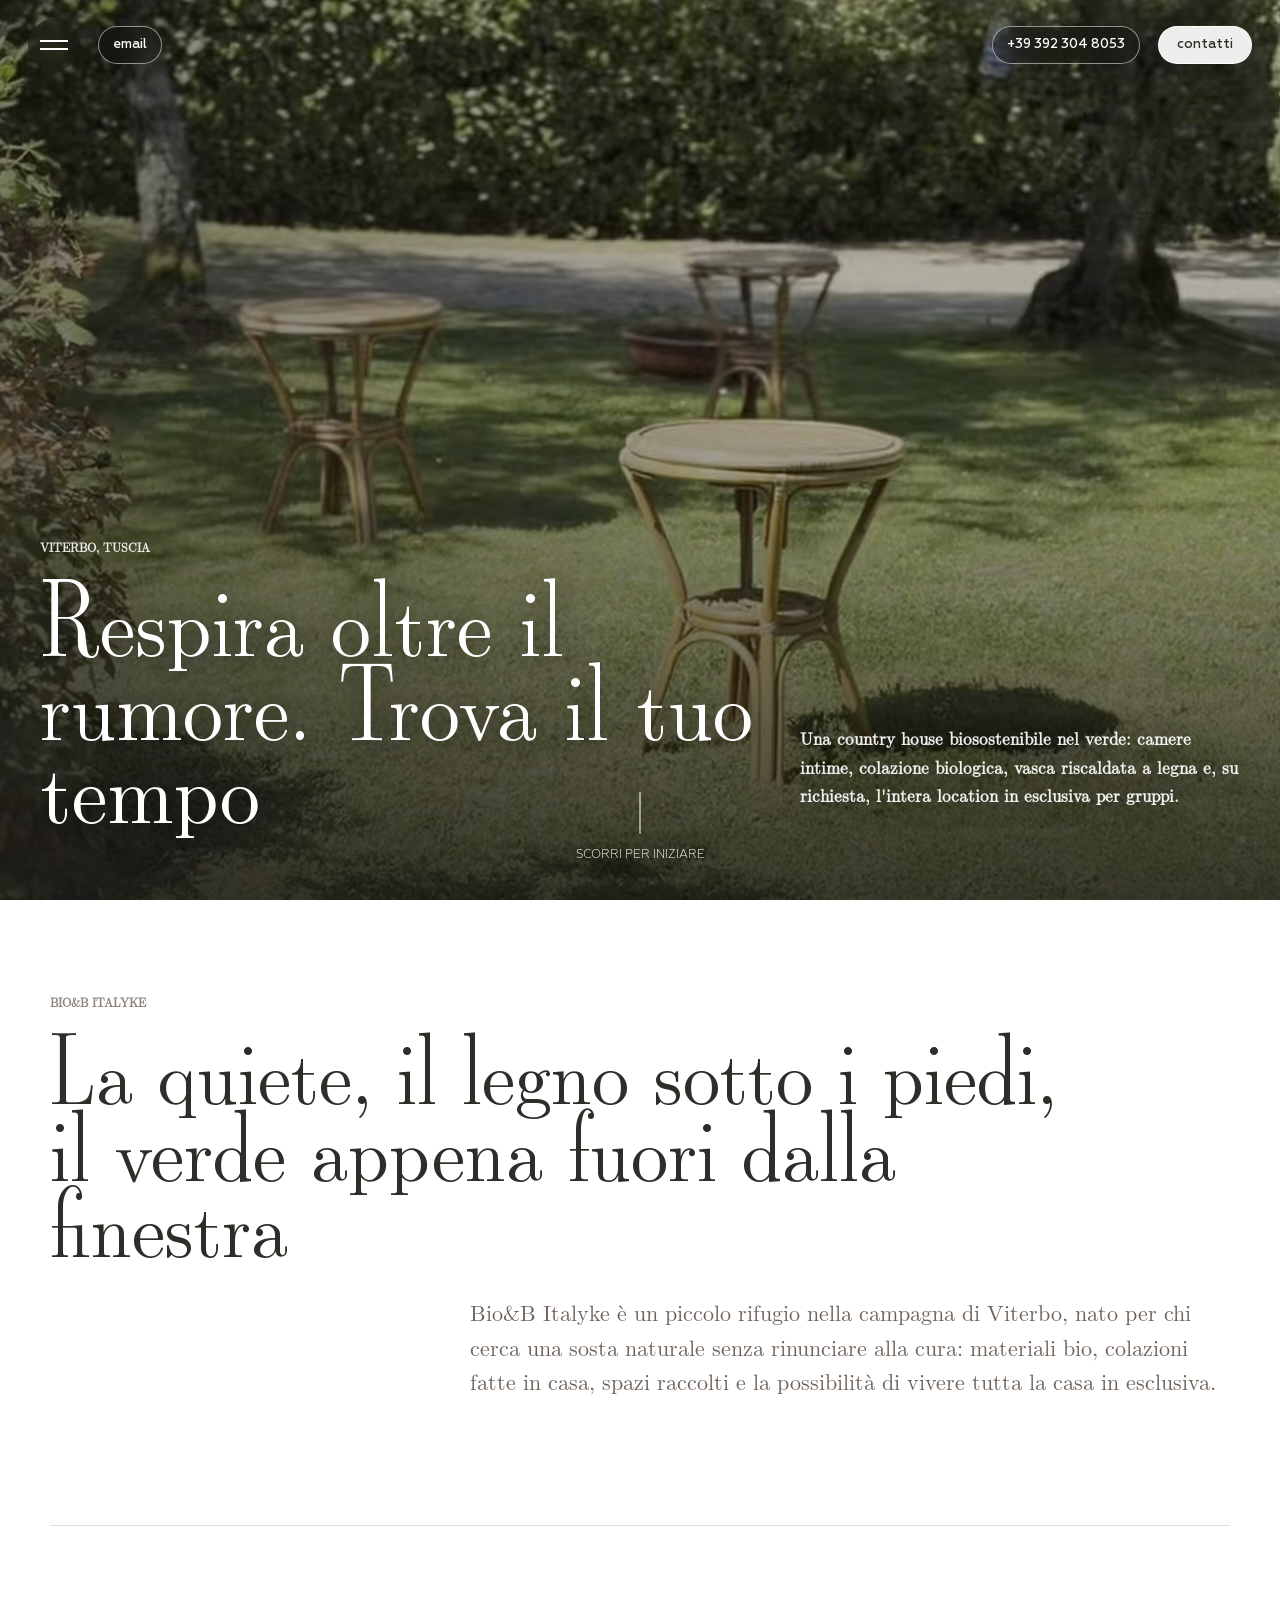
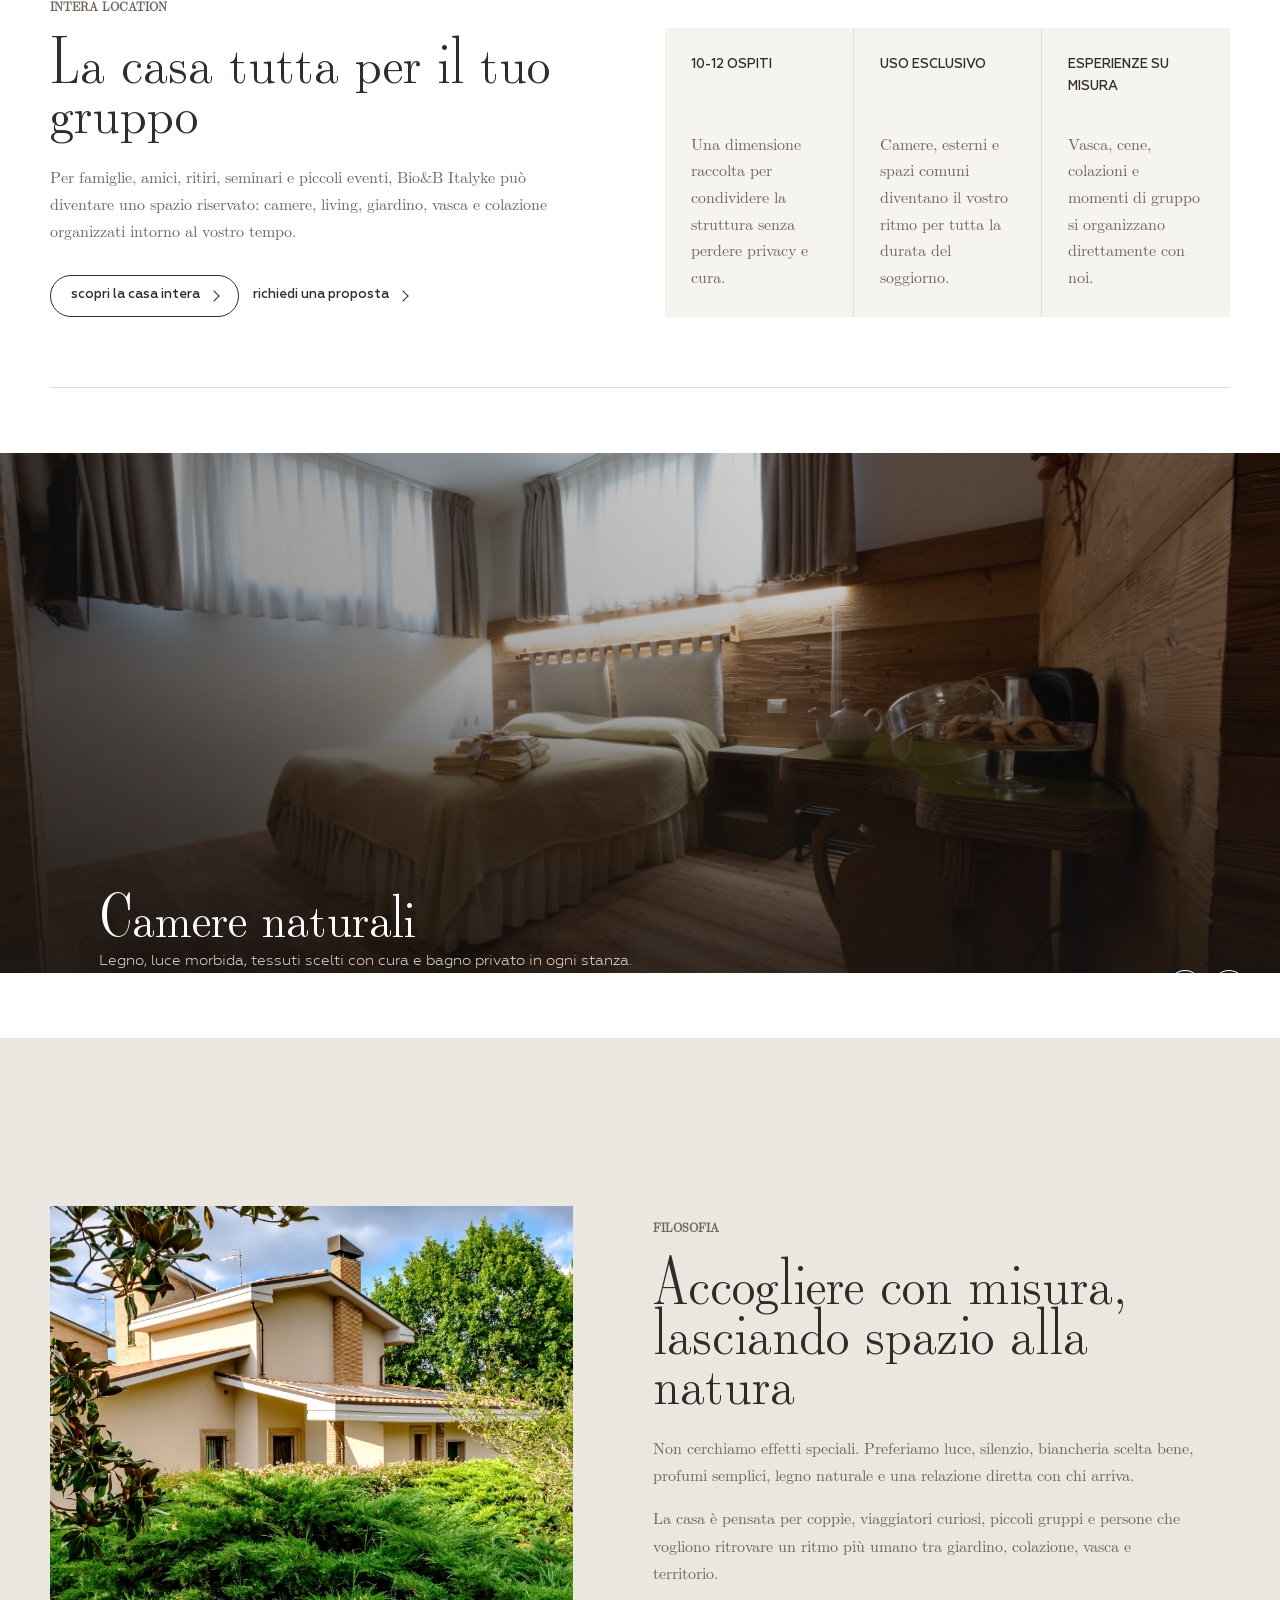
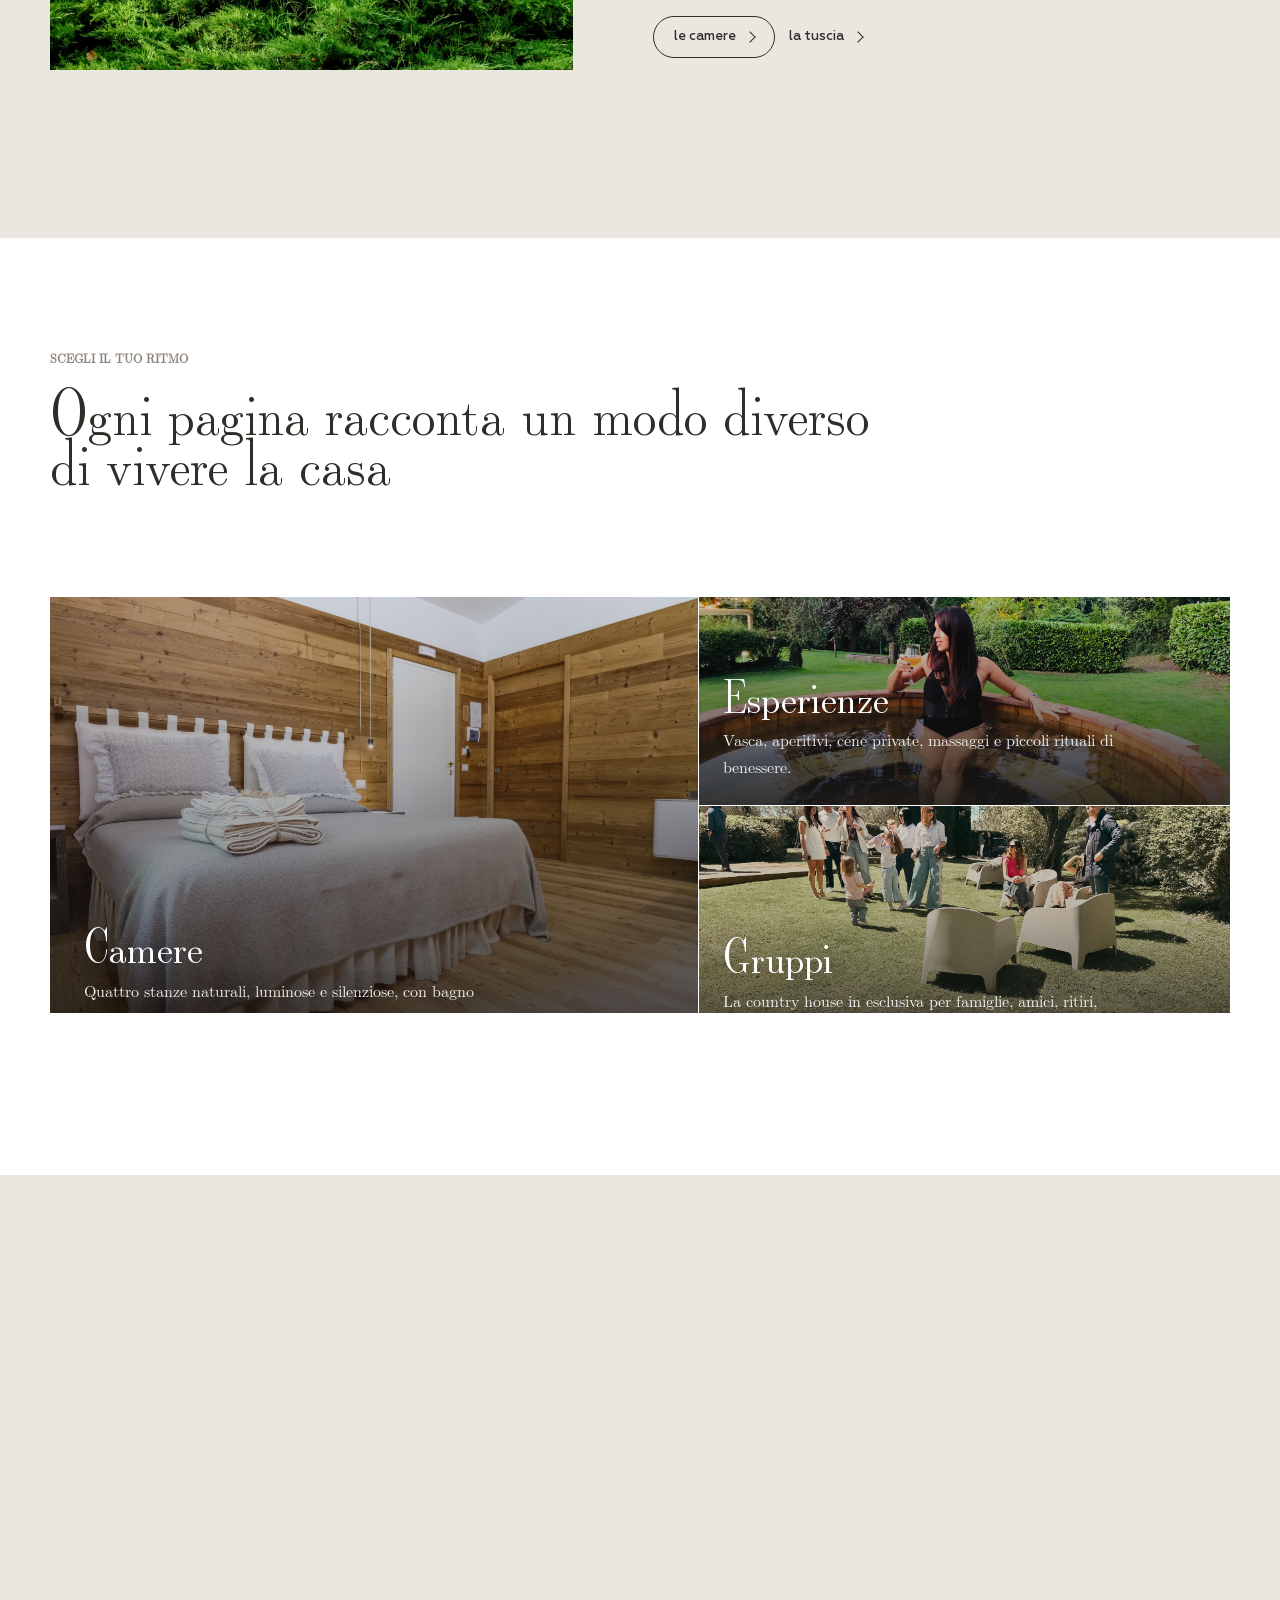
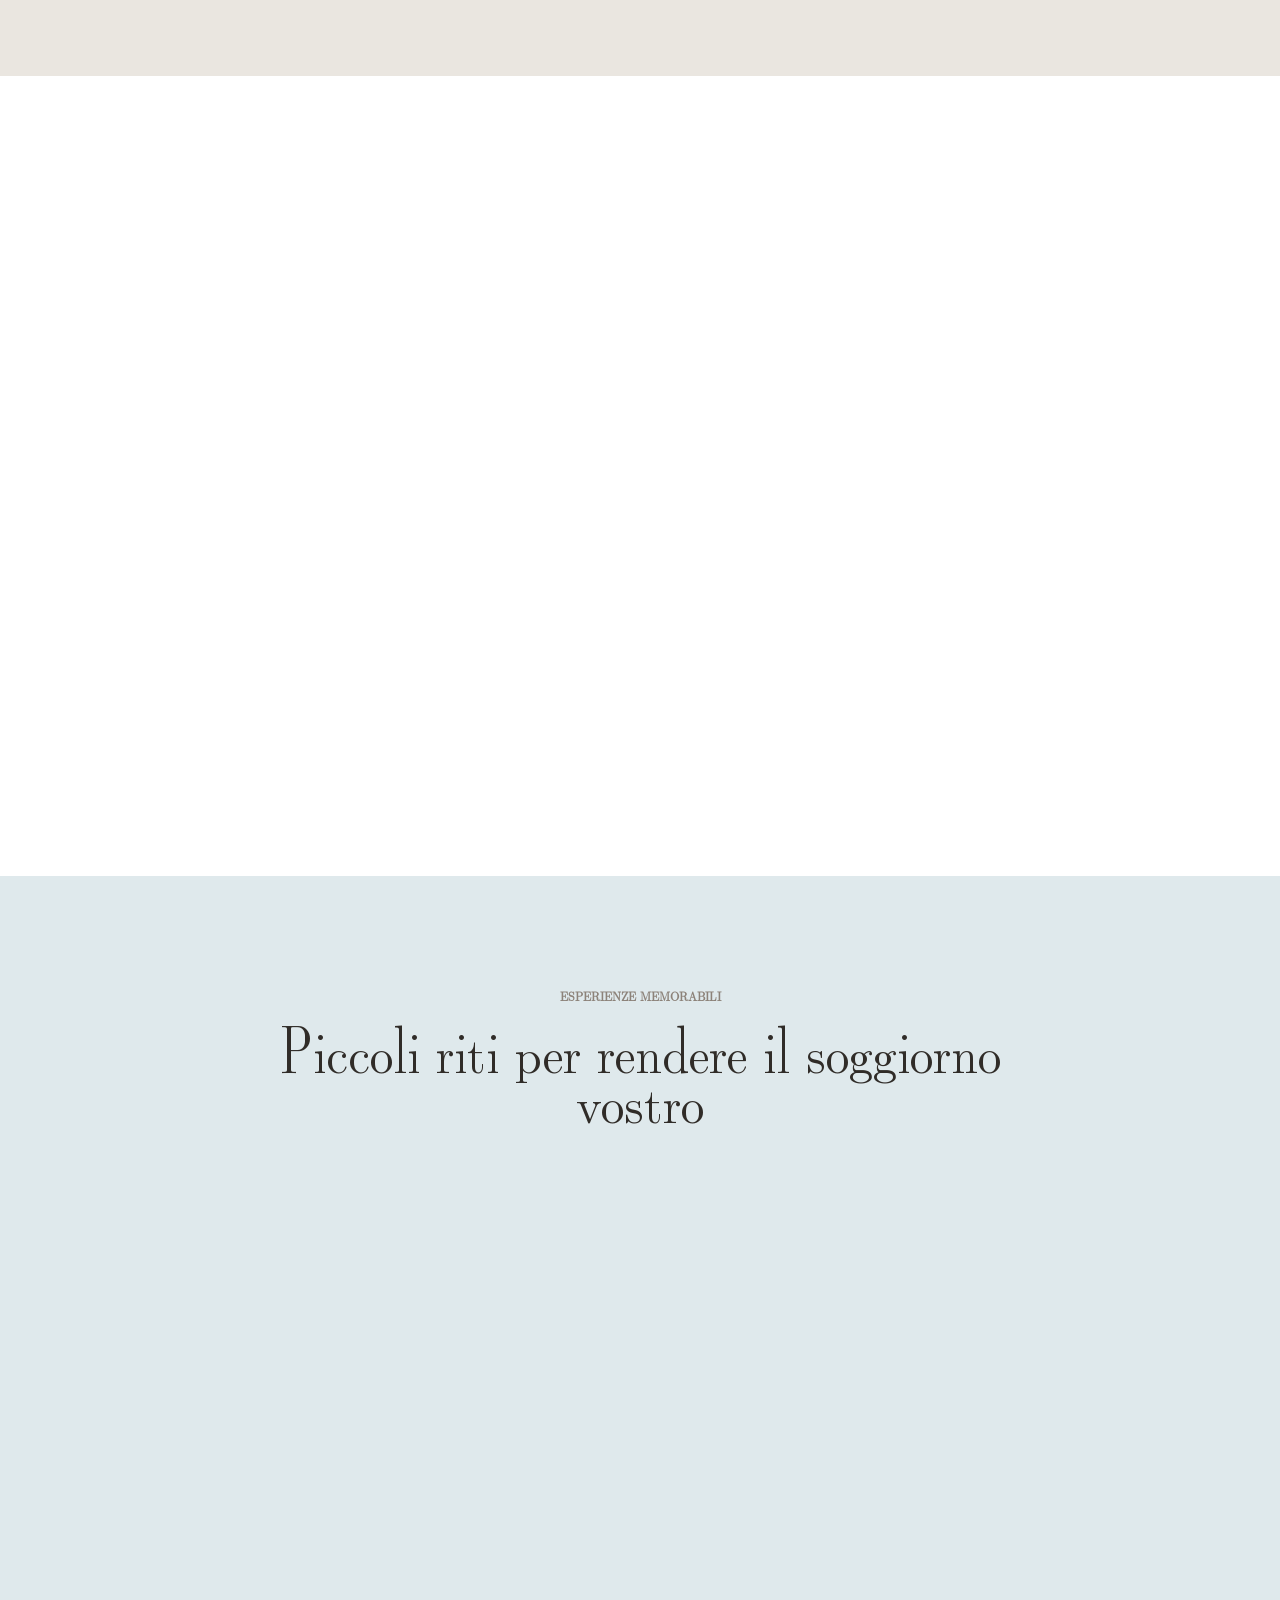
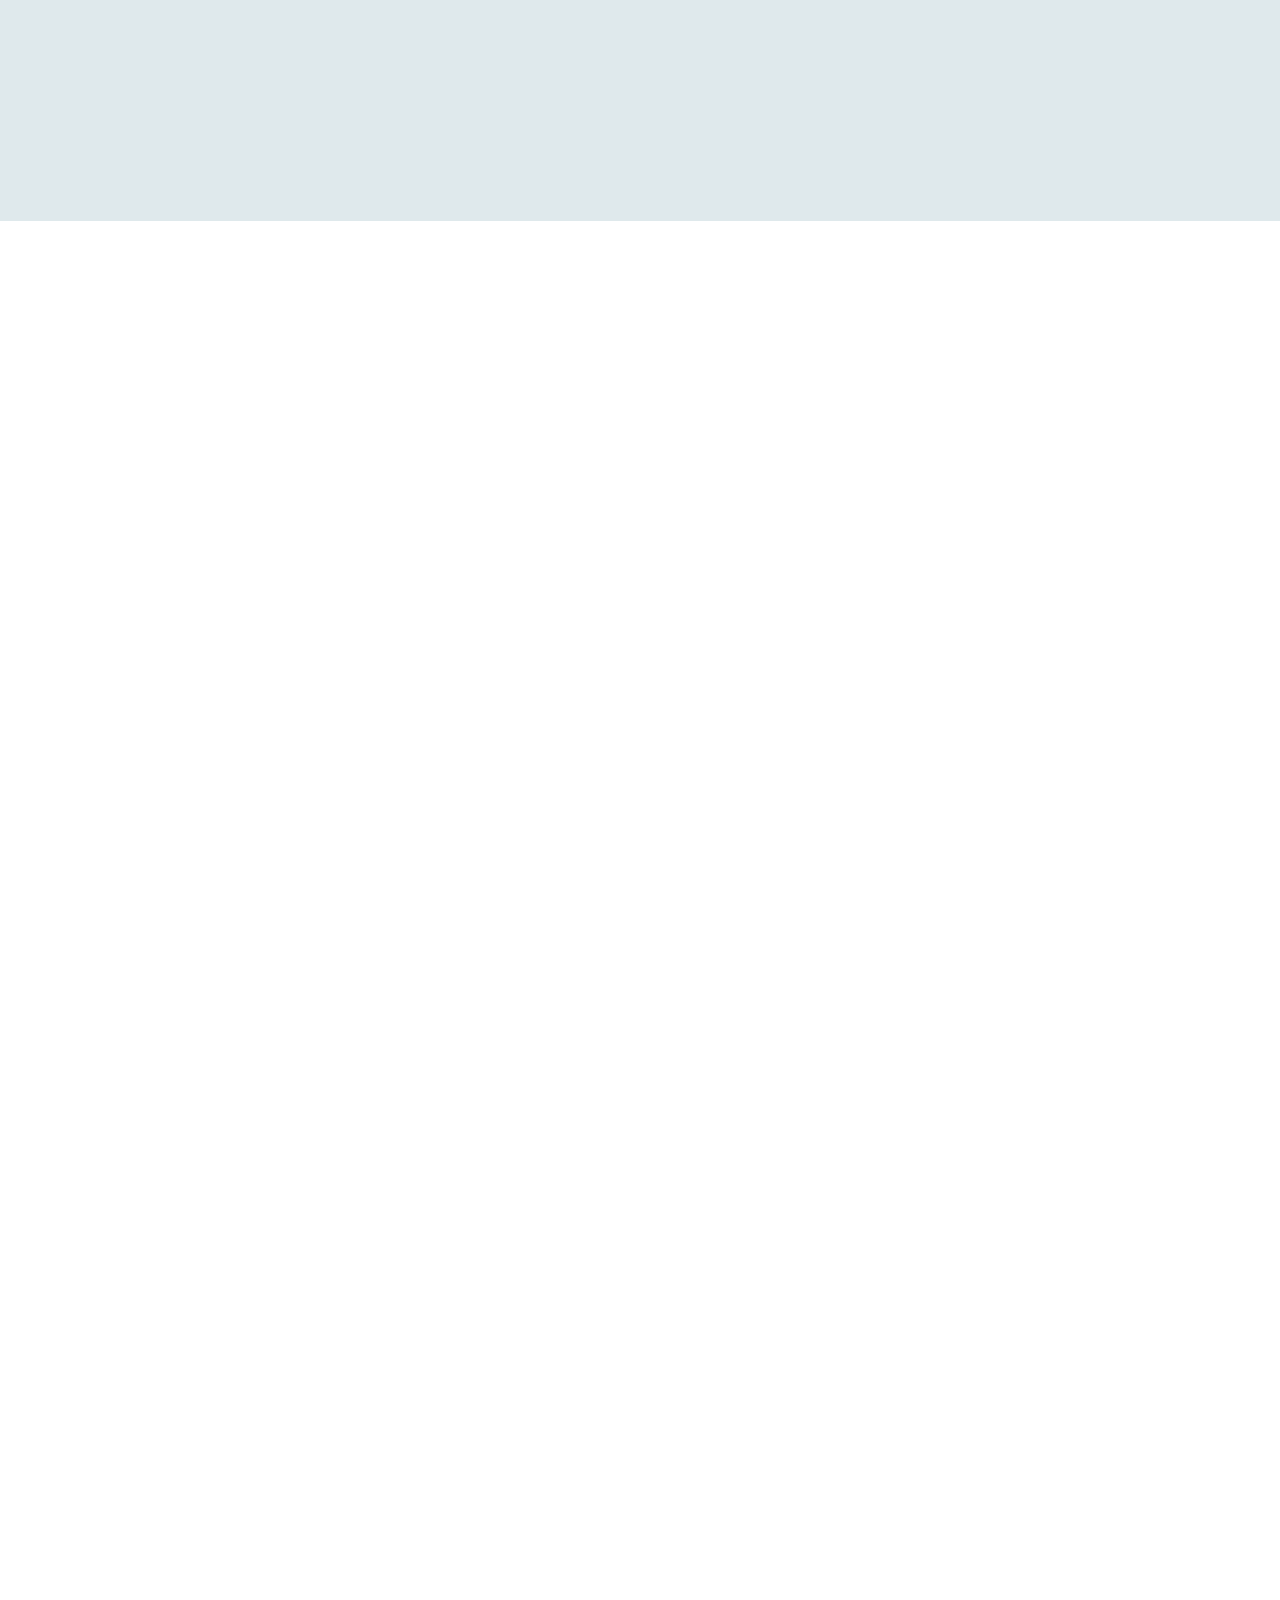
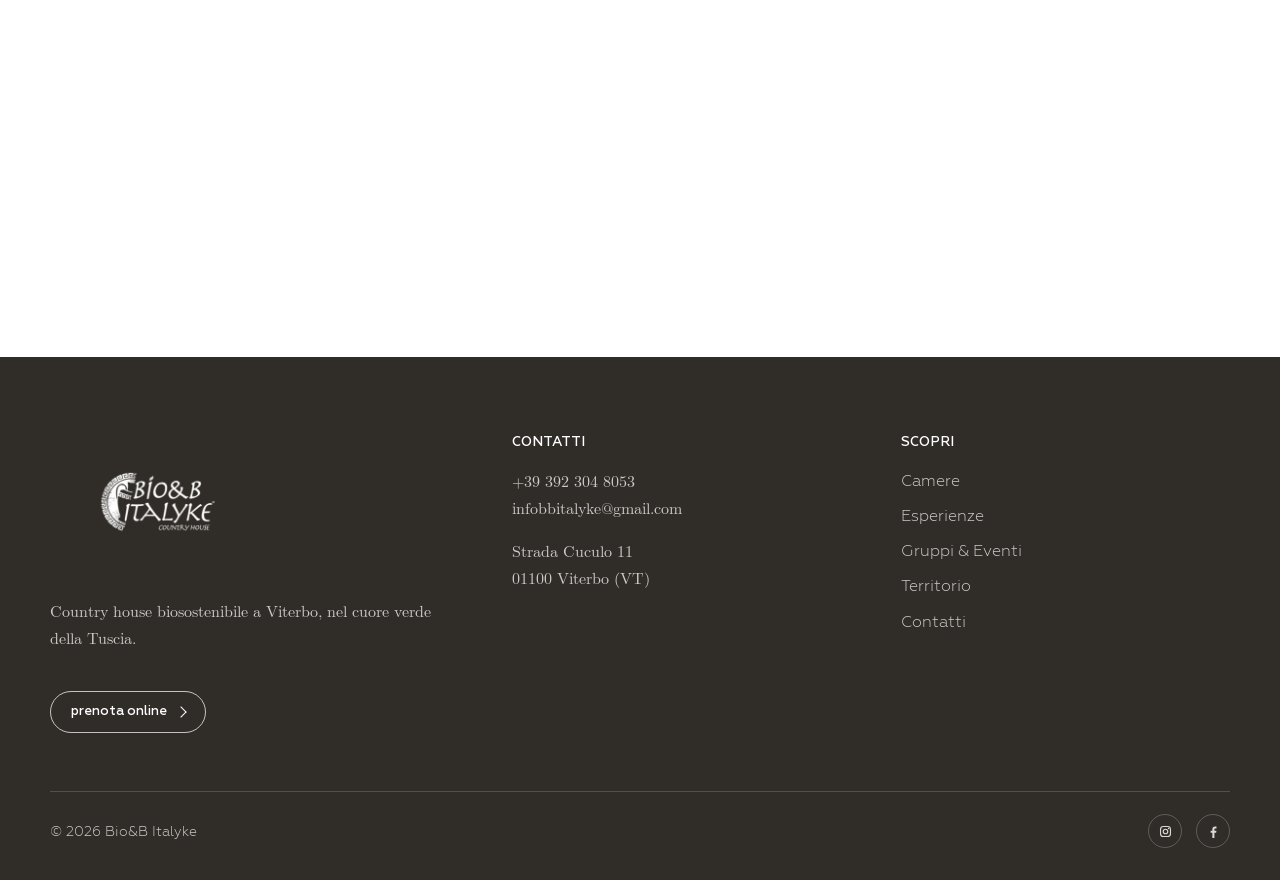
==== index.html @ 39a7c6e6 "Pubblica sito Bio&B Italyke" ====
<!doctype html>
<html lang="it">
  <head>
    <meta charset="utf-8">
    <meta name="viewport" content="width=device-width, initial-scale=1">
    <title>Bio&amp;B Italyke | Country house bio nella Tuscia</title>
    <meta name="description" content="Bio&amp;B Italyke è una country house biosostenibile a Viterbo: camere naturali, colazione bio, prenotazione diretta ed esperienze nella Tuscia.">
    <meta property="og:title" content="Bio&amp;B Italyke | Country house bio nella Tuscia">
    <meta property="og:description" content="Un rifugio naturale a Viterbo, tra camere in legno, colazione biologica, giardino e contatto diretto.">
    <meta property="og:type" content="website">
    <meta property="og:image" content="assets/img/sito-pubblicato/Immagini def/Homepage1.jpg">
    <link rel="icon" href="assets/img/logo.png" type="image/png">
    <link rel="stylesheet" href="assets/css/styles.css">
    <script src="assets/js/main.js" defer></script>
  </head>
  <body>
    <a class="skip-link" href="#main">Salta al contenuto</a>

    <header class="site-header" data-site-header>
      <div class="header-left">
        <button class="menu-toggle" type="button" aria-expanded="false" aria-controls="site-menu" data-menu-toggle>
          <span class="menu-toggle__lines" aria-hidden="true"><span></span><span></span></span>
          <span class="sr-only">Apri menu</span>
        </button>
        <a class="header-link" href="mailto:infobbitalyke@gmail.com">email</a>
      </div>
      <div class="header-right">
        <a class="header-link" href="tel:+393923048053">+39 392 304 8053</a>
        <a class="header-pill" href="contatti.html">contatti</a>
      </div>
    </header>

    <aside class="site-menu" id="site-menu" data-site-menu aria-hidden="true">
      <div class="site-menu__backdrop"></div>
      <div class="site-menu__inner">
        <div class="site-menu__side">
          <div>
            <a class="site-menu__logo" href="index.html" aria-label="Bio&amp;B Italyke home"><img src="assets/img/logo.png" alt="Bio&amp;B Italyke"></a>
            <p>Viterbo, Tuscia<br>ospitalità naturale, colazione bio, silenzio.</p>
          </div>
          <div class="site-menu__small"><a href="https://www.instagram.com/bbitalyke/?hl=it" target="_blank" rel="noopener" aria-label="Instagram"><svg aria-hidden="true" viewBox="0 0 24 24"><rect x="5" y="5" width="14" height="14" rx="4" fill="none" stroke="currentColor" stroke-width="1.6"></rect><circle cx="12" cy="12" r="3.2" fill="none" stroke="currentColor" stroke-width="1.6"></circle><circle cx="16.4" cy="7.7" r="1" fill="currentColor"></circle></svg></a><a href="https://www.facebook.com/Bio-B-Italyke-751868454906189/" target="_blank" rel="noopener" aria-label="Facebook"><svg aria-hidden="true" viewBox="0 0 24 24"><path fill="currentColor" d="M13.3 21v-7.3h2.45l.38-2.86H13.3V9.02c0-.82.23-1.38 1.41-1.38h1.5V5.08c-.26-.04-1.15-.12-2.18-.12-2.16 0-3.64 1.32-3.64 3.74v2.14H7.95v2.86h2.44V21h2.91Z"></path></svg></a><a href="https://wa.me/393923048053" target="_blank" rel="noopener" aria-label="WhatsApp"><svg aria-hidden="true" viewBox="0 0 24 24"><path fill="currentColor" d="M19.1 4.9A9.9 9.9 0 0 0 3.6 16.8L2.5 21.5l4.8-1.1a9.8 9.8 0 0 0 4.7 1.2h.1A9.9 9.9 0 0 0 19.1 4.9Zm-7 15a8.1 8.1 0 0 1-4.1-1.1l-.3-.2-2.8.7.7-2.7-.2-.3a8.1 8.1 0 1 1 6.7 3.6Zm4.5-6.1c-.2-.1-1.4-.7-1.6-.8-.2-.1-.4-.1-.6.1-.2.3-.6.8-.8.9-.1.2-.3.2-.5.1-.2-.1-1-.4-1.9-1.2-.7-.6-1.2-1.4-1.3-1.6-.1-.2 0-.4.1-.5l.4-.5c.1-.2.2-.3.3-.5.1-.2 0-.4 0-.5s-.6-1.4-.8-1.9c-.2-.5-.4-.4-.6-.4h-.5c-.2 0-.5.1-.7.3-.2.3-.9.9-.9 2.1s.9 2.5 1 2.7c.1.2 1.7 2.7 4.2 3.7.6.3 1 .4 1.4.5.6.2 1.1.1 1.5.1.5-.1 1.4-.6 1.6-1.1.2-.6.2-1 .2-1.1-.1-.2-.3-.2-.5-.3Z"></path></svg></a></div>
        </div>
        <nav class="site-menu__nav" aria-label="Navigazione principale">
          <a href="index.html"><span class="site-menu__index">01</span><span class="site-menu__title">Home</span><span class="site-menu__hint">inizio</span></a>
          <a href="camere.html"><span class="site-menu__index">02</span><span class="site-menu__title">Camere</span><span class="site-menu__hint">riposo naturale</span></a>
          <a href="esperienze.html"><span class="site-menu__index">03</span><span class="site-menu__title">Esperienze</span><span class="site-menu__hint">vasca e sapori</span></a>
          <a href="gruppi-eventi.html"><span class="site-menu__index">04</span><span class="site-menu__title">Gruppi</span><span class="site-menu__hint">la casa intera</span></a>
          <a href="territorio.html"><span class="site-menu__index">05</span><span class="site-menu__title">Tuscia</span><span class="site-menu__hint">dintorni</span></a>
          <a href="contatti.html"><span class="site-menu__index">06</span><span class="site-menu__title">Contatti</span><span class="site-menu__hint">richiesta diretta</span></a>
        </nav>
      </div>
    </aside>

    <main id="main">
      <section class="hero" aria-label="Bio&amp;B Italyke">
        <div class="hero-video" aria-hidden="true">
          <video class="hero__video" autoplay muted loop playsinline preload="auto" poster="assets/video/italyke-sponsor-hero-poster.jpg">
            <source src="assets/video/italyke-sponsor-mobile.mp4" type="video/mp4" media="(max-width: 760px)">
            <source src="assets/video/italyke-sponsor-hero.mp4" type="video/mp4">
          </video>
        </div>
        <div class="hero__content">
          <div>
            <p class="eyebrow">Viterbo, Tuscia</p>
            <h1 class="hero__title">Respira oltre il rumore. Trova il tuo tempo</h1>
          </div>
          <p class="hero__lead">Una country house biosostenibile nel verde: camere intime, colazione biologica, vasca riscaldata a legna e, su richiesta, l'intera location in esclusiva per gruppi.</p>
        </div>
        <a class="scroll-cue" href="#intro">scorri per iniziare</a>
      </section>

      <section class="statement reveal" id="intro">
        <div class="container">
          <p class="statement__kicker">Bio&amp;B Italyke</p>
          <h2 class="statement__title">La quiete, il legno sotto i piedi, il verde appena fuori dalla finestra</h2>
          <p class="statement__body">Bio&amp;B Italyke è un piccolo rifugio nella campagna di Viterbo, nato per chi cerca una sosta naturale senza rinunciare alla cura: materiali bio, colazioni fatte in casa, spazi raccolti e la possibilità di vivere tutta la casa in esclusiva.</p>
        </div>
      </section>

      <section class="section group-highlight" aria-labelledby="group-highlight-title">
        <div class="container group-highlight__inner reveal">
          <div>
            <p class="eyebrow">Intera location</p>
            <h2 id="group-highlight-title">La casa tutta per il tuo gruppo</h2>
            <p>Per famiglie, amici, ritiri, seminari e piccoli eventi, Bio&amp;B Italyke può diventare uno spazio riservato: camere, living, giardino, vasca e colazione organizzati intorno al vostro tempo.</p>
            <div class="button-row">
              <a class="button" href="gruppi-eventi.html">scopri la casa intera</a>
              <a class="text-button" href="contatti.html">richiedi una proposta</a>
            </div>
          </div>
          <div class="group-highlight__facts" aria-label="Punti chiave per gruppi">
            <article>
              <span>10-12 ospiti</span>
              <p>Una dimensione raccolta per condividere la struttura senza perdere privacy e cura.</p>
            </article>
            <article>
              <span>uso esclusivo</span>
              <p>Camere, esterni e spazi comuni diventano il vostro ritmo per tutta la durata del soggiorno.</p>
            </article>
            <article>
              <span>esperienze su misura</span>
              <p>Vasca, cene, colazioni e momenti di gruppo si organizzano direttamente con noi.</p>
            </article>
          </div>
        </div>
      </section>

      <section class="section section--slider" aria-label="Camere e giardino">
        <div class="media-slider reveal" data-slider data-interval="5600">
          <figure class="media-slide is-active" data-slide>
            <img src="assets/img/sito-pubblicato/Immagini def/Camere 4.jpg" alt="Camera con pavimento e pareti in legno naturale" data-parallax="0.22">
            <figcaption><strong>Camere naturali</strong>Legno, luce morbida, tessuti scelti con cura e bagno privato in ogni stanza.</figcaption>
          </figure>
          <figure class="media-slide" data-slide>
            <img src="assets/img/sito-pubblicato/Immagini def/Homepage1.jpg" alt="Giardino con amaca e vasca del Bio&amp;B Italyke" data-parallax="0.22">
            <figcaption><strong>Giardino e silenzio</strong>Lo spazio esterno diventa parte del soggiorno: verde, amaca, vasca e tempo lento.</figcaption>
          </figure>
          <figure class="media-slide" data-slide>
            <img src="assets/img/sito-pubblicato/Immagini def/Colazione bio 1.jpg" alt="Colazione biologica con torte e prodotti locali" data-parallax="0.22">
            <figcaption><strong>Colazione bio</strong>Torte, biscotti, prodotti locali e preparazioni di stagione per iniziare senza fretta.</figcaption>
          </figure>
          <div class="slider-dots" data-slider-dots aria-label="Seleziona immagine camere e giardino"></div>
          <div class="slider-controls">
            <button type="button" data-slider-prev aria-label="Immagine precedente"></button>
            <button type="button" data-slider-next aria-label="Immagine successiva"></button>
          </div>
        </div>
      </section>

      <section class="section section--mist">
        <div class="container editorial">
          <div class="editorial__media reveal">
            <img src="assets/img/sito-pubblicato/Immagini def/Hompage 8.jpg" alt="Giardino e amaca del Bio&amp;B Italyke">
          </div>
          <div class="editorial__text reveal">
            <p class="eyebrow">Filosofia</p>
            <h2>Accogliere con misura, lasciando spazio alla natura</h2>
            <p>Non cerchiamo effetti speciali. Preferiamo luce, silenzio, biancheria scelta bene, profumi semplici, legno naturale e una relazione diretta con chi arriva.</p>
            <p>La casa è pensata per coppie, viaggiatori curiosi, piccoli gruppi e persone che vogliono ritrovare un ritmo più umano tra giardino, colazione, vasca e territorio.</p>
            <div class="button-row">
              <a class="button" href="camere.html">le camere</a>
              <a class="text-button" href="territorio.html">la Tuscia</a>
            </div>
          </div>
        </div>
      </section>

      <section class="section">
        <div class="container">
          <div class="section-head">
            <p class="eyebrow">Scegli il tuo ritmo</p>
            <h2>Ogni pagina racconta un modo diverso di vivere la casa</h2>
          </div>
          <div class="room-showcase reveal">
            <a class="room-card" href="camere.html">
              <img src="assets/img/sito-pubblicato/Immagini def/Camere 8.jpg" alt="Camera in legno naturale del Bio&amp;B Italyke">
              <span class="room-card__text">
                <h3>Camere</h3>
                <p>Quattro stanze naturali, luminose e silenziose, con bagno privato e colazione biologica.</p>
              </span>
            </a>
            <div class="room-stack">
              <a class="room-card" href="esperienze.html">
                <img src="assets/img/sito-pubblicato/Immagini def/Esperienze 3.jpg" alt="Vasca riscaldata a legna nel giardino di Italyke">
                <span class="room-card__text">
                  <h3>Esperienze</h3>
                  <p>Vasca, aperitivi, cene private, massaggi e piccoli rituali di benessere.</p>
                </span>
              </a>
              <a class="room-card" href="gruppi-eventi.html">
                <img src="assets/img/sito-pubblicato/Immagini def/Gruppi 2.jpg" alt="Sala comune preparata per colazioni e gruppi">
                <span class="room-card__text">
                  <h3>Gruppi</h3>
                  <p>La country house in esclusiva per famiglie, amici, ritiri, seminari e piccoli eventi.</p>
                </span>
              </a>
            </div>
          </div>
        </div>
      </section>

      <section class="section section--mist">
        <div class="container">
          <div class="feature-grid reveal">
            <article class="feature">
              <span class="feature__mark feature__mark--bioedilizia" aria-hidden="true"><svg viewBox="0 0 48 48"><path d="M11 25 24 14l13 11v13H15V25Z"></path><path d="M20 38V27h8v11"></path><path d="M31 16c5 0 8-3 9-7-8 0-11 3-11 8"></path></svg></span>
              <h3>Bioedilizia</h3>
              <p>Materiali naturali, attenzione ai consumi e ambienti pensati per il benessere quotidiano.</p>
            </article>
            <article class="feature">
              <span class="feature__mark feature__mark--kmzero" aria-hidden="true"><svg viewBox="0 0 48 48"><path d="M24 8c6 0 11 5 11 11 0 8-11 21-11 21S13 27 13 19c0-6 5-11 11-11Z"></path><path d="M20 21c5 0 8-3 9-7-8 0-11 3-11 8"></path><path d="M21 26h8"></path></svg></span>
              <h3>Km zero</h3>
              <p>Colazioni e proposte gastronomiche legate ai prodotti della Tuscia e alla stagionalità.</p>
            </article>
            <article class="feature">
              <span class="feature__mark feature__mark--silenzio" aria-hidden="true"><svg viewBox="0 0 48 48"><path d="M18 20h-6v8h6l9 7V13l-9 7Z"></path><path d="m34 17 6 14"></path><path d="m40 17-6 14"></path></svg></span>
              <h3>Silenzio</h3>
              <p>Un contesto verde, raccolto, lontano dalla frenesia ma vicino al centro di Viterbo.</p>
            </article>
            <article class="feature">
              <span class="feature__mark feature__mark--fibre" aria-hidden="true"><svg viewBox="0 0 48 48"><path d="M15 31c10 1 17-5 19-17-12 2-18 8-19 17Z"></path><path d="M16 32c5-6 10-10 17-15"></path><path d="M13 36h22"></path><path d="M16 40h16"></path></svg></span>
              <h3>Fibre naturali</h3>
              <p>Tessuti, biancheria e dettagli scelti per una sensazione semplice e pulita.</p>
            </article>
          </div>
        </div>
      </section>

      <section class="section">
        <div class="container editorial editorial--reverse">
          <div class="editorial__media reveal">
            <img src="assets/img/sito-pubblicato/Immagini def/Camere 5.jpg" alt="Camera matrimoniale luminosa del Bio&amp;B Italyke">
          </div>
          <div class="editorial__text reveal">
            <p class="eyebrow">Il riposo</p>
            <h2>Stanze essenziali, colazione lenta, prenotazione diretta</h2>
            <p>Il soggiorno è pensato per essere chiaro fin dal primo passaggio: puoi controllare disponibilità e tariffe direttamente dal sito, scegliendo date e ospiti in tempo reale. Per servizi speciali, vasca o gruppi, restiamo sempre disponibili con una proposta su misura.</p>
            <div class="button-row">
              <a class="button" href="prenotazione.html">prenota dal sito</a>
              <a class="text-button" href="camere.html#colazione">colazione bio</a>
            </div>
          </div>
        </div>
      </section>

      <section class="section section--sky">
        <div class="container">
          <div class="section-head section-head--center">
            <p class="eyebrow">Esperienze memorabili</p>
            <h2>Piccoli riti per rendere il soggiorno vostro</h2>
          </div>
          <div class="experience-grid">
            <article class="experience-card reveal">
              <img src="assets/img/sito-pubblicato/Immagini def/Esperienze 2.jpg" alt="Vasca esterna riscaldata a legna">
              <div class="experience-card__text">
                <h3>Aperitivo a bordo vasca</h3>
                <p>Prodotti locali, vino bio e acqua calda a legna nel giardino della casa.</p>
              </div>
            </article>
            <article class="experience-card reveal">
              <img src="assets/img/sito-pubblicato/Immagini def/Riti soggiorno.jpg" alt="Rito di benessere e natura durante il soggiorno">
              <div class="experience-card__text">
                <h3>Benessere su richiesta</h3>
                <p>Massaggi, yoga e tempi lenti da comporre secondo disponibilità e stagione.</p>
              </div>
            </article>
            <article class="experience-card reveal">
              <img src="assets/img/sito-pubblicato/Immagini def/Tuscia 2.jpg" alt="Panorama sulla Tuscia da un sentiero">
              <div class="experience-card__text">
                <h3>Tuscia a raggiera</h3>
                <p>Terme, Viterbo medievale, laghi vulcanici, borghi, boschi e cammini.</p>
              </div>
            </article>
          </div>
        </div>
      </section>

      <section class="cta">
        <img src="assets/img/sito-pubblicato/Immagini def/Hompage 7.jpg" alt="">
        <div class="container">
          <div class="cta__inner reveal">
            <p class="eyebrow">Contatto diretto</p>
            <h2>Raccontaci che soggiorno immagini</h2>
            <p>Date, numero di ospiti e camere: ora puoi prenotare direttamente dal sito, con disponibilità e tariffe aggiornate in tempo reale. Per vasca, cena, gruppi o richieste particolari, scrivici e costruiamo insieme il soggiorno.</p>
            <div class="button-row">
              <a class="button button--light" href="prenotazione.html">prenota direttamente</a>
              <a class="text-button button--light" href="contatti.html">modulo contatti</a>
            </div>
          </div>
        </div>
      </section>

      <section class="section instagram-preview" id="instagram" aria-labelledby="instagram-title">
        <div class="container">
          <div class="instagram-head reveal">
            <div>
              <p class="eyebrow">Instagram</p>
              <h2 id="instagram-title">Gli ultimi momenti da @bbitalyke</h2>
              <p>Camere in legno naturale, colazione bio, giardino e vita lenta nella campagna di Viterbo.</p>
            </div>
            <div class="instagram-profile" aria-label="Profilo Instagram Bio&B Italyke">
              <span>464 follower</span>
              <span>55 post</span>
              <a class="button" href="https://www.instagram.com/bbitalyke/?hl=it" target="_blank" rel="noopener">apri Instagram</a>
            </div>
          </div>

          <div class="instagram-grid reveal">
            <a class="instagram-post instagram-post--wide" href="https://www.instagram.com/p/DXM68sSgusb/" target="_blank" rel="noopener" aria-label="Apri su Instagram il post del 16 aprile 2026">
              <img src="assets/img/instagram/post-01-DXM68sSgusb.jpg" alt="Anteprima Instagram del seminario residenziale al Bio&amp;B Italyke" loading="lazy" decoding="async">
              <span class="instagram-post__meta"><span>16 aprile 2026</span><span>reel</span></span>
            </a>
            <a class="instagram-post" href="https://www.instagram.com/p/DWtKXPdispf/" target="_blank" rel="noopener" aria-label="Apri su Instagram il post del 4 aprile 2026">
              <img src="assets/img/instagram/post-02-DWtKXPdispf.jpg" alt="Anteprima Instagram del seminario di recitazione e canto" loading="lazy" decoding="async">
              <span class="instagram-post__meta"><span>4 aprile 2026</span><span>reel</span></span>
            </a>
            <a class="instagram-post" href="https://www.instagram.com/p/DWcGg_YjJZW/" target="_blank" rel="noopener" aria-label="Apri su Instagram il post del 28 marzo 2026">
              <img src="assets/img/instagram/post-03-DWcGg_YjJZW.jpg" alt="Anteprima Instagram con momenti di gioco al Bio&amp;B Italyke" loading="lazy" decoding="async">
              <span class="instagram-post__meta"><span>28 marzo 2026</span><span>reel</span></span>
            </a>
            <a class="instagram-post" href="https://www.instagram.com/p/DWRenYKAvoH/" target="_blank" rel="noopener" aria-label="Apri su Instagram il post del 24 marzo 2026">
              <img src="assets/img/instagram/post-04-DWRenYKAvoH.jpg" alt="Anteprima Instagram dedicata al riposo nelle camere Italyke" loading="lazy" decoding="async">
              <span class="instagram-post__meta"><span>24 marzo 2026</span><span>reel</span></span>
            </a>
            <a class="instagram-post" href="https://www.instagram.com/p/DWExaccgg-d/" target="_blank" rel="noopener" aria-label="Apri su Instagram il post del 19 marzo 2026">
              <img src="assets/img/instagram/post-05-DWExaccgg-d.jpg" alt="Anteprima Instagram delle attività di gruppo al Bio&amp;B Italyke" loading="lazy" decoding="async">
              <span class="instagram-post__meta"><span>19 marzo 2026</span><span>reel</span></span>
            </a>
            <a class="instagram-post" href="https://www.instagram.com/p/DV_oFnlgg39/" target="_blank" rel="noopener" aria-label="Apri su Instagram il post del 17 marzo 2026">
              <img src="assets/img/instagram/post-06-DV_oFnlgg39.jpg" alt="Anteprima Instagram con scorcio emozionale del Bio&amp;B Italyke" loading="lazy" decoding="async">
              <span class="instagram-post__meta"><span>17 marzo 2026</span><span>reel</span></span>
            </a>
          </div>
        </div>
      </section>
    </main>

    <footer class="site-footer" id="footer">
      <div class="container footer-grid">
        <div>
          <a class="footer-brand" href="index.html"><img src="assets/img/logo.png" alt="Bio&amp;B Italyke"></a>
          <p>Country house biosostenibile a Viterbo, nel cuore verde della Tuscia.</p>
          <a class="button button--light footer-booking" href="prenotazione.html">prenota online</a>
        </div>
        <div>
          <h2>Contatti</h2>
          <p><a href="tel:+393923048053">+39 392 304 8053</a><br><a href="mailto:infobbitalyke@gmail.com">infobbitalyke@gmail.com</a></p>
          <p>Strada Cuculo 11<br>01100 Viterbo (VT)</p>
        </div>
        <div>
          <h2>Scopri</h2>
          <nav class="footer-nav" aria-label="Navigazione footer">
            <a href="camere.html">Camere</a>
            <a href="esperienze.html">Esperienze</a>
            <a href="gruppi-eventi.html">Gruppi &amp; Eventi</a>
            <a href="territorio.html">Territorio</a>
            <a href="contatti.html">Contatti</a>
          </nav>
        </div>
      </div>
      <div class="container footer-bottom">
        <span>&copy; 2026 Bio&amp;B Italyke</span>
        <span class="footer-socials">
          <a href="https://www.instagram.com/bbitalyke/?hl=it" target="_blank" rel="noopener" aria-label="Instagram">
            <svg aria-hidden="true" viewBox="0 0 24 24"><rect x="5" y="5" width="14" height="14" rx="4" fill="none" stroke="currentColor" stroke-width="1.6"></rect><circle cx="12" cy="12" r="3.2" fill="none" stroke="currentColor" stroke-width="1.6"></circle><circle cx="16.4" cy="7.7" r="1" fill="currentColor"></circle></svg>
          </a>
          <a href="https://www.facebook.com/Bio-B-Italyke-751868454906189/" target="_blank" rel="noopener" aria-label="Facebook">
            <svg aria-hidden="true" viewBox="0 0 24 24"><path fill="currentColor" d="M13.3 21v-7.3h2.45l.38-2.86H13.3V9.02c0-.82.23-1.38 1.41-1.38h1.5V5.08c-.26-.04-1.15-.12-2.18-.12-2.16 0-3.64 1.32-3.64 3.74v2.14H7.95v2.86h2.44V21h2.91Z"></path></svg>
          </a>
        </span>
      </div>
    </footer>

    <div class="mobile-actions" aria-label="Azioni rapide">
      <a href="tel:+393923048053">chiama</a>
      <a href="https://wa.me/393923048053?text=Buongiorno%2C%20vorrei%20informazioni%20su%20Bio%26B%20Italyke." target="_blank" rel="noopener">whatsapp</a>
      <a href="contatti.html">richiedi</a>
    </div>
  </body>
</html>
---- assets/css/styles.css ----
@font-face {
  font-display: swap;
  font-family: "Geometria";
  font-style: normal;
  font-weight: 300;
  src: url("../fonts/geometria-light-webfont.woff2") format("woff2");
}

@font-face {
  font-display: swap;
  font-family: "Geometria";
  font-style: normal;
  font-weight: 600;
  src: url("../fonts/geometria-medium.woff2") format("woff2");
}

@font-face {
  font-display: swap;
  font-family: "LM Roman";
  font-style: normal;
  font-weight: 400;
  src: url("../fonts/lmroman10-regular-webfont.woff") format("woff");
}

@font-face {
  font-display: swap;
  font-family: "LM Roman Dunhill";
  font-style: normal;
  font-weight: 400;
  src: url("../fonts/lmromandunh10-regular.woff2") format("woff2");
}

:root {
  --white: #ffffff;
  --milk: #f6f4ef;
  --mist: #eae6e0;
  --stone: #d7d2cb;
  --taupe: #8c8279;
  --earth: #6e6259;
  --ink: #302c28;
  --sage: #6f7d63;
  --sage-dark: #4b5842;
  --wine: #9c4f47;
  --sky: #dfe9ec;
  --line: rgba(110, 98, 89, 0.22);
  --shadow: 0 22px 80px rgba(48, 44, 40, 0.12);
  --header: 90px;
  color-scheme: light;
}

*,
*::before,
*::after {
  box-sizing: border-box;
}

html {
  scroll-behavior: smooth;
}

[id] {
  scroll-margin-top: var(--header);
}

body {
  margin: 0;
  background: var(--white);
  color: var(--earth);
  font-family: "Geometria", "Avenir Next", Arial, sans-serif;
  font-size: 16px;
  font-weight: 300;
  line-height: 1.7;
  -webkit-font-smoothing: antialiased;
  text-rendering: optimizeLegibility;
}

body.nav-open {
  overflow: hidden;
}

img {
  display: block;
  max-width: 100%;
  height: auto;
}

a {
  color: inherit;
  text-decoration: none;
}

p {
  font-family: "LM Roman", Georgia, "Times New Roman", serif;
  margin: 0 0 1rem;
}

h1,
h2,
h3,
h4 {
  margin: 0;
  color: var(--ink);
  font-family: "LM Roman Dunhill", "LM Roman", Georgia, "Times New Roman", serif;
  font-weight: 400;
  line-height: 1.04;
}

h1 {
  font-size: 3.9rem;
}

h2 {
  font-size: 3rem;
}

h3 {
  font-size: 1.55rem;
}

button,
input,
textarea,
select {
  font: inherit;
}

.skip-link {
  position: fixed;
  top: 14px;
  left: 14px;
  z-index: 100;
  transform: translateY(-160%);
  background: var(--ink);
  color: var(--white);
  padding: 0.75rem 1rem;
}

.skip-link:focus {
  transform: translateY(0);
}

.sr-only {
  position: absolute;
  width: 1px;
  height: 1px;
  padding: 0;
  margin: -1px;
  overflow: hidden;
  clip: rect(0, 0, 0, 0);
  white-space: nowrap;
  border: 0;
}

.container {
  width: min(100% - 40px, 1180px);
  margin-inline: auto;
}

.narrow {
  width: min(100% - 40px, 880px);
  margin-inline: auto;
}

.site-header {
  position: fixed;
  inset: 0 0 auto;
  z-index: 50;
  height: var(--header);
  display: grid;
  grid-template-columns: 1fr 1fr;
  align-items: center;
  padding: 0 28px;
  color: var(--white);
  transition: background-color 220ms ease, color 220ms ease, box-shadow 220ms ease;
}

.site-header.is-solid {
  background: rgba(255, 255, 255, 0.96);
  color: var(--earth);
  box-shadow: 0 1px 0 var(--line);
  backdrop-filter: blur(18px);
}

.nav-open .site-header {
  background: transparent;
  color: var(--white);
  box-shadow: none;
  backdrop-filter: none;
}

.header-left,
.header-right {
  display: flex;
  align-items: center;
  gap: 18px;
}

.header-right {
  justify-content: flex-end;
}

.menu-toggle {
  width: 52px;
  height: 52px;
  border: 0;
  border-radius: 50%;
  background: rgba(234, 230, 224, 0.18);
  color: currentColor;
  display: grid;
  place-items: center;
  cursor: pointer;
  transition: background-color 220ms ease, box-shadow 220ms ease, color 220ms ease;
}

.menu-toggle__lines {
  width: 28px;
  display: grid;
  gap: 6px;
}

.menu-toggle__lines span {
  display: block;
  height: 2px;
  background: currentColor;
  transform-origin: center;
  transition: transform 180ms ease, opacity 180ms ease;
}

.site-header:not(.is-solid) .menu-toggle {
  background: rgba(25, 23, 21, 0.46);
  box-shadow: 0 10px 32px rgba(0, 0, 0, 0.22);
  backdrop-filter: blur(14px);
}

.nav-open .menu-toggle__lines span:first-child {
  transform: translateY(7px) rotate(45deg);
}

.nav-open .menu-toggle__lines span:last-child {
  transform: translateY(-7px) rotate(-45deg);
}

.header-link,
.header-pill {
  font-size: 0.82rem;
  font-weight: 600;
  text-transform: lowercase;
}

.site-header:not(.is-solid) .header-link {
  min-height: 38px;
  display: inline-flex;
  align-items: center;
  padding: 0 14px;
  border: 1px solid rgba(255, 255, 255, 0.52);
  border-radius: 999px;
  background: rgba(25, 23, 21, 0.42);
  color: var(--white);
  box-shadow: 0 10px 32px rgba(0, 0, 0, 0.2);
  text-shadow: 0 2px 18px rgba(0, 0, 0, 0.55);
  backdrop-filter: blur(14px);
}

.header-pill {
  min-height: 38px;
  display: inline-flex;
  align-items: center;
  justify-content: center;
  padding: 0 18px;
  border: 1px solid currentColor;
  border-radius: 999px;
}

.site-header:not(.is-solid) .header-pill {
  border-color: rgba(255, 255, 255, 0.92);
  background: rgba(255, 255, 255, 0.92);
  color: var(--ink);
  box-shadow: 0 10px 32px rgba(0, 0, 0, 0.2);
  backdrop-filter: blur(14px);
}

.site-menu {
  position: fixed;
  inset: 0;
  z-index: 45;
  display: none;
  padding: 14px;
}

.nav-open .site-menu {
  display: block;
}

.site-menu__backdrop {
  position: absolute;
  inset: 14px;
  border-radius: 38px;
  background: rgba(174, 166, 156, 0.97);
}

.site-menu__inner {
  position: relative;
  z-index: 1;
  height: calc(100svh - 28px);
  display: grid;
  grid-template-columns: 280px 1fr;
  gap: 48px;
  padding: 110px 64px 42px;
  border-radius: 38px;
  color: var(--white);
  overflow: hidden;
}

.site-menu__side {
  display: flex;
  flex-direction: column;
  justify-content: space-between;
  border-right: 1px solid rgba(255, 255, 255, 0.32);
  padding-right: 44px;
}

.site-menu__logo {
  display: inline-block;
  width: 210px;
  height: 118px;
  overflow: hidden;
}

.site-menu__small {
  display: flex;
  align-items: center;
  gap: 14px;
}

.site-menu__logo img {
  width: 100%;
  height: 100%;
  object-fit: cover;
  object-position: center;
  filter: brightness(0) invert(1);
}

.site-menu__small a {
  width: 38px;
  height: 38px;
  display: grid;
  place-items: center;
  border: 1px solid rgba(255, 255, 255, 0.32);
  border-radius: 50%;
  color: var(--white);
  transition: border-color 180ms ease, transform 180ms ease;
}

.site-menu__small a:hover {
  border-color: rgba(255, 255, 255, 0.78);
  transform: translateY(-2px);
}

.site-menu__small svg {
  width: 18px;
  height: 18px;
  display: block;
}

.site-menu__nav {
  display: grid;
  align-content: center;
  gap: 22px;
}

.site-menu__nav a {
  display: grid;
  grid-template-columns: auto 1fr auto;
  align-items: center;
  gap: 24px;
  padding: 10px 0;
  color: var(--white);
}

.site-menu__nav a::after {
  content: "";
  height: 1px;
  background: rgba(255, 255, 255, 0.36);
}

.site-menu__index,
.site-menu__hint {
  font-size: 0.78rem;
  text-transform: uppercase;
}

.site-menu__title {
  font-family: "LM Roman Dunhill", "LM Roman", Georgia, "Times New Roman", serif;
  font-size: 3rem;
  line-height: 1;
}

.hero {
  position: relative;
  min-height: 100svh;
  display: grid;
  align-items: end;
  overflow: hidden;
  color: var(--white);
  background: var(--ink);
}

.hero__image,
.hero__video,
.page-hero__image {
  position: absolute;
  inset: 0;
  width: 100%;
  height: 100%;
  object-fit: cover;
}

.hero-video,
.hero-slider,
.hero-slide {
  position: absolute;
  inset: 0;
}

.hero-video {
  overflow: hidden;
  background: var(--ink);
}

.hero-slide {
  margin: 0;
  opacity: 0;
  transition: opacity 1200ms ease;
}

.hero-slide.is-active {
  opacity: 1;
}

.hero-slide img {
  width: 100%;
  height: 100%;
  object-fit: cover;
  transform: translate3d(0, var(--parallax-y, 0px), 0) scale(1.06);
}

.hero-slide.is-active img {
  animation: slowZoom 7600ms ease both;
}

.hero::after {
  content: "";
  position: absolute;
  inset: 0;
  background:
    linear-gradient(180deg, rgba(25, 23, 21, 0.2), rgba(25, 23, 21, 0.28) 44%, rgba(25, 23, 21, 0.82)),
    linear-gradient(90deg, rgba(25, 23, 21, 0.42), rgba(25, 23, 21, 0.08) 60%);
}

.hero__content {
  position: relative;
  z-index: 1;
  width: min(100% - 40px, 1200px);
  margin: 0 auto;
  padding: 0 0 74px;
  display: grid;
  grid-template-columns: 1fr auto;
  align-items: end;
  gap: 40px;
}

.hero__title {
  max-width: 860px;
  color: var(--white);
  font-size: 5rem;
}

.hero .eyebrow {
  color: rgba(255, 255, 255, 0.9);
}

.hero__lead {
  max-width: 440px;
  color: rgba(255, 255, 255, 0.93);
  font-size: 1.05rem;
  font-weight: 600;
}

.hero__title,
.hero__lead,
.hero .eyebrow,
.scroll-cue,
.page-hero h1,
.page-hero p,
.page-hero .eyebrow,
.media-slide figcaption,
.room-card__text,
.cta__inner,
.instagram-post__meta {
  text-shadow: 0 2px 26px rgba(0, 0, 0, 0.58);
}

.slider-controls {
  position: absolute;
  right: 34px;
  bottom: 34px;
  z-index: 3;
  display: flex;
  gap: 10px;
}

.slider-controls button {
  width: 34px;
  height: 34px;
  border: 1px solid currentColor;
  border-radius: 50%;
  background: transparent;
  color: var(--white);
  cursor: pointer;
}

.slider-controls button::before {
  content: "";
  display: block;
  width: 8px;
  height: 8px;
  margin: auto;
  border-top: 1px solid currentColor;
  border-right: 1px solid currentColor;
}

.slider-controls [data-slider-prev]::before {
  transform: rotate(-135deg);
}

.slider-controls [data-slider-next]::before {
  transform: rotate(45deg);
}

.slider-dots {
  position: absolute;
  left: 34px;
  bottom: 34px;
  z-index: 3;
  display: flex;
  gap: 8px;
}

.slider-dots button {
  width: 34px;
  height: 2px;
  border: 0;
  background: rgba(255, 255, 255, 0.42);
  padding: 0;
  cursor: pointer;
}

.slider-dots button.is-active {
  background: var(--white);
}

.scroll-cue {
  position: absolute;
  left: 50%;
  bottom: 36px;
  z-index: 2;
  transform: translateX(-50%);
  display: grid;
  justify-items: center;
  gap: 10px;
  color: var(--white);
  font-size: 0.75rem;
  text-transform: uppercase;
}

.scroll-cue::before {
  content: "";
  width: 1px;
  height: 42px;
  background: currentColor;
}

.statement {
  padding: 92px 0 110px;
  background: var(--white);
}

.statement__kicker,
.eyebrow {
  margin: 0 0 18px;
  color: var(--taupe);
  font-size: 0.78rem;
  font-weight: 600;
  text-transform: uppercase;
}

.statement__title {
  max-width: 1050px;
  font-size: 4.6rem;
}

.statement__body {
  max-width: 760px;
  margin-top: 34px;
  margin-left: auto;
  color: var(--earth);
  font-family: "LM Roman", Georgia, "Times New Roman", serif;
  font-size: 1.4rem;
  line-height: 1.55;
}

.section.group-highlight {
  padding: 0;
  background: var(--white);
}

.group-highlight__inner {
  display: grid;
  grid-template-columns: minmax(0, 0.98fr) minmax(0, 1.02fr);
  gap: 72px;
  align-items: end;
  padding: 70px 0;
  border-top: 1px solid var(--line);
  border-bottom: 1px solid var(--line);
}

.group-highlight h2 {
  max-width: 650px;
}

.group-highlight h2 + p {
  margin-top: 28px;
}

.group-highlight p {
  max-width: 610px;
  color: var(--earth);
}

.group-highlight__facts {
  display: grid;
  grid-template-columns: repeat(3, minmax(0, 1fr));
  gap: 1px;
  background: var(--line);
}

.group-highlight__facts article {
  min-height: 210px;
  display: flex;
  flex-direction: column;
  justify-content: space-between;
  background: var(--milk);
  padding: 26px;
}

.group-highlight__facts span {
  color: var(--ink);
  font-size: 0.82rem;
  font-weight: 600;
  text-transform: uppercase;
}

.group-highlight__facts p {
  margin: 32px 0 0;
  color: var(--earth);
  font-size: 0.98rem;
}

.strip-image {
  position: relative;
  height: 46vh;
  min-height: 340px;
  overflow: hidden;
}

.strip-image img {
  width: 100%;
  height: 100%;
  object-fit: cover;
  transform: translate3d(0, var(--parallax-y, 0px), 0) scale(1.08);
}

.section {
  padding: 110px 0;
  position: relative;
}

.section--mist {
  background: var(--mist);
}

.section--stone {
  background: var(--stone);
}

.section--sky {
  background: var(--sky);
}

.editorial {
  display: grid;
  grid-template-columns: minmax(0, 0.95fr) minmax(0, 1.05fr);
  gap: 80px;
  align-items: center;
}

.editorial--reverse {
  grid-template-columns: minmax(0, 1.05fr) minmax(0, 0.95fr);
}

.editorial--reverse .editorial__media {
  order: 2;
}

.editorial__media {
  position: relative;
  min-height: 580px;
  overflow: hidden;
}

.editorial__media img {
  width: 100%;
  height: 100%;
  object-fit: cover;
  position: absolute;
  inset: 0;
  transform: translate3d(0, var(--parallax-y, 0px), 0) scale(1.08);
}

.editorial__text {
  max-width: 540px;
}

.editorial__text h2,
.section-head h2 {
  margin-bottom: 28px;
}

.editorial__text p {
  color: var(--earth);
}

.button-row {
  display: flex;
  flex-wrap: wrap;
  gap: 14px;
  margin-top: 30px;
}

.button,
.text-button {
  min-height: 42px;
  display: inline-flex;
  align-items: center;
  justify-content: center;
  gap: 10px;
  color: var(--ink);
  font-size: 0.82rem;
  font-weight: 600;
  text-transform: lowercase;
}

.button {
  padding: 0 20px;
  border: 1px solid currentColor;
  border-radius: 999px;
}

.button::after,
.text-button::after {
  content: "";
  width: 8px;
  height: 8px;
  border-top: 1px solid currentColor;
  border-right: 1px solid currentColor;
  transform: rotate(45deg);
}

.button--light {
  color: var(--white);
}

.section--slider {
  padding: 0;
}

.media-slider {
  position: relative;
  min-height: 650px;
  overflow: hidden;
  background: var(--ink);
  color: var(--white);
}

.media-slide {
  position: absolute;
  inset: 0;
  margin: 0;
  opacity: 0;
  transition: opacity 1000ms ease;
}

.media-slide.is-active {
  opacity: 1;
}

.media-slide img {
  width: 100%;
  height: 100%;
  object-fit: cover;
  transform: translate3d(0, var(--parallax-y, 0px), 0) scale(1.08);
}

.media-slide::after {
  content: "";
  position: absolute;
  inset: 0;
  z-index: 1;
  background:
    linear-gradient(180deg, rgba(25, 23, 21, 0.12), rgba(25, 23, 21, 0.24) 44%, rgba(25, 23, 21, 0.82)),
    linear-gradient(90deg, rgba(25, 23, 21, 0.42), rgba(25, 23, 21, 0.05) 62%);
  pointer-events: none;
}

.media-slide figcaption {
  position: absolute;
  left: 7.75vw;
  bottom: 64px;
  z-index: 2;
  max-width: 560px;
  color: rgba(255, 255, 255, 0.94);
  font-family: "Geometria", "Avenir Next", Arial, sans-serif;
  font-size: 0.94rem;
}

.media-slide figcaption strong {
  display: block;
  margin-bottom: 10px;
  color: var(--white);
  font-family: "LM Roman Dunhill", "LM Roman", Georgia, "Times New Roman", serif;
  font-size: 2.8rem;
  font-weight: 400;
  line-height: 1;
}

.section-head {
  max-width: 820px;
  margin-bottom: 58px;
}

.section-head--center {
  margin-inline: auto;
  text-align: center;
}

.room-intro {
  display: grid;
  grid-template-columns: 0.92fr 1.08fr;
  gap: 72px;
  align-items: end;
}

.room-intro__title {
  max-width: 760px;
  font-size: 4.4rem;
}

.room-intro__copy {
  max-width: 620px;
}

.room-services {
  display: grid;
  grid-template-columns: repeat(4, 1fr);
  gap: 1px;
  background: var(--line);
}

.room-service {
  min-height: 250px;
  background: var(--white);
  padding: 32px;
}

.room-service__icon {
  display: grid;
  place-items: center;
  width: 52px;
  height: 52px;
  margin-bottom: 28px;
  border: 1px solid var(--line);
  border-radius: 50%;
}

.room-service__icon svg {
  width: 31px;
  height: 31px;
  fill: none;
  stroke: var(--sage-dark);
  stroke-linecap: round;
  stroke-linejoin: round;
  stroke-width: 1.7;
}

.room-service h3 {
  margin-bottom: 12px;
}

.room-service p {
  color: var(--earth);
}

.room-suite-grid {
  display: grid;
  gap: 1px;
  background: var(--line);
}

.room-suite {
  display: grid;
  grid-template-columns: minmax(0, 1.05fr) minmax(0, 0.95fr);
  min-height: 560px;
  background: var(--white);
}

.room-suite:nth-child(even) .room-suite__media {
  order: 2;
}

.room-suite__media {
  position: relative;
  overflow: hidden;
}

.room-suite__media img {
  position: absolute;
  inset: 0;
  width: 100%;
  height: 100%;
  object-fit: cover;
  transform: translate3d(0, var(--parallax-y, 0px), 0) scale(1.08);
}

.room-suite__content {
  display: flex;
  flex-direction: column;
  justify-content: center;
  padding: 58px;
}

.room-suite__meta {
  margin-bottom: 18px;
  color: var(--taupe);
  font-size: 0.78rem;
  font-weight: 600;
  text-transform: uppercase;
}

.room-suite__content h3 {
  margin-bottom: 24px;
  font-size: 3rem;
}

.room-suite__features {
  display: flex;
  flex-wrap: wrap;
  gap: 10px;
  margin: 22px 0 0;
  padding: 0;
  list-style: none;
}

.room-suite__features li {
  border: 1px solid var(--line);
  border-radius: 999px;
  padding: 6px 12px;
  color: var(--earth);
  font-size: 0.82rem;
  font-weight: 600;
}

.room-showcase {
  display: grid;
  grid-template-columns: 1.1fr 0.9fr;
  gap: 1px;
  background: rgba(255, 255, 255, 0.55);
}

.room-card {
  min-height: 520px;
  position: relative;
  overflow: hidden;
  color: var(--white);
}

.room-card img {
  width: 100%;
  height: 100%;
  object-fit: cover;
  position: absolute;
  inset: 0;
  transition: transform 900ms ease;
}

.room-card:hover img {
  transform: scale(1.04);
}

.room-card::after {
  content: "";
  position: absolute;
  inset: 0;
  background: linear-gradient(180deg, rgba(25, 23, 21, 0.12), rgba(25, 23, 21, 0.28) 42%, rgba(25, 23, 21, 0.86));
}

.room-card__text {
  position: absolute;
  inset: auto 0 0;
  z-index: 1;
  padding: 34px;
}

.room-card h3 {
  color: var(--white);
  font-size: 2.2rem;
}

.room-card p {
  max-width: 430px;
  margin: 12px 0 0;
  color: rgba(255, 255, 255, 0.93);
}

.room-stack {
  display: grid;
  gap: 1px;
}

.room-stack .room-card {
  min-height: 259px;
}

.feature-grid,
.destination-grid,
.contact-grid,
.faq-grid {
  display: grid;
  gap: 1px;
  background: var(--line);
}

.feature-grid {
  grid-template-columns: repeat(4, 1fr);
}

.feature,
.destination,
.faq-item,
.contact-panel,
.contact-form {
  background: var(--white);
  padding: 34px;
}

.feature__mark {
  display: grid;
  place-items: center;
  width: 48px;
  height: 48px;
  margin-bottom: 28px;
  border: 1px solid var(--line);
  border-radius: 50%;
}

.feature__mark svg {
  width: 31px;
  height: 31px;
  fill: none;
  stroke: var(--sage-dark);
  stroke-linecap: round;
  stroke-linejoin: round;
  stroke-width: 1.55;
}

.feature h3,
.destination h3,
.faq-item h3 {
  margin-bottom: 14px;
}

.feature p,
.destination p,
.faq-item p {
  color: var(--earth);
}

.experience-grid {
  display: grid;
  grid-template-columns: repeat(3, 1fr);
  gap: 26px;
}

.experience-card {
  display: grid;
  grid-template-rows: 390px auto;
  background: var(--white);
}

.experience-card img {
  width: 100%;
  height: 100%;
  object-fit: cover;
  transform: translate3d(0, var(--parallax-y, 0px), 0) scale(1.08);
}

.experience-card__text {
  padding: 30px 0 0;
}

.experience-card h3 {
  margin-bottom: 12px;
}

.instagram-preview {
  background: var(--white);
  overflow: hidden;
}

.instagram-head {
  display: grid;
  grid-template-columns: minmax(0, 1fr) auto;
  gap: 44px;
  align-items: end;
  margin-bottom: 54px;
}

.instagram-head h2 {
  max-width: 720px;
  margin-bottom: 20px;
}

.instagram-head p:not(.eyebrow) {
  max-width: 560px;
  color: var(--earth);
}

.instagram-profile {
  display: flex;
  flex-wrap: wrap;
  justify-content: flex-end;
  align-items: center;
  gap: 12px;
}

.instagram-profile span {
  min-height: 42px;
  display: inline-flex;
  align-items: center;
  padding: 0 16px;
  border: 1px solid var(--line);
  border-radius: 999px;
  color: var(--taupe);
  font-size: 0.78rem;
  font-weight: 600;
  text-transform: lowercase;
  white-space: nowrap;
}

.instagram-grid {
  display: grid;
  grid-template-columns: repeat(3, minmax(0, 1fr));
  grid-auto-rows: 230px;
  gap: 1px;
  background: var(--line);
}

.instagram-post {
  position: relative;
  display: block;
  overflow: hidden;
  min-width: 0;
  background: var(--ink);
  color: var(--white);
}

.instagram-post--wide {
  grid-column: span 2;
  grid-row: span 2;
}

.instagram-post img {
  width: 100%;
  height: 100%;
  object-fit: cover;
  transform: scale(1.03);
  transition: transform 900ms ease, filter 260ms ease;
}

.instagram-post::after {
  content: "";
  position: absolute;
  inset: 0;
  background: linear-gradient(180deg, rgba(48, 44, 40, 0.02), rgba(48, 44, 40, 0.68));
  opacity: 0.86;
  transition: opacity 260ms ease;
}

.instagram-post:hover img {
  filter: saturate(1.06);
  transform: scale(1.09);
}

.instagram-post:hover::after {
  opacity: 1;
}

.instagram-post__meta {
  position: absolute;
  left: 18px;
  right: 18px;
  bottom: 16px;
  z-index: 1;
  display: flex;
  justify-content: space-between;
  gap: 14px;
  color: rgba(255, 255, 255, 0.9);
  font-size: 0.72rem;
  font-weight: 600;
  line-height: 1.25;
  text-transform: lowercase;
}

.instagram-post__meta span:last-child {
  color: rgba(255, 255, 255, 0.72);
}

.cta {
  min-height: 540px;
  position: relative;
  display: grid;
  align-items: center;
  color: var(--white);
  overflow: hidden;
  background: var(--ink);
}

.cta img {
  position: absolute;
  inset: 0;
  width: 100%;
  height: 100%;
  object-fit: cover;
  opacity: 0.72;
  transform: translate3d(0, var(--parallax-y, 0px), 0) scale(1.08);
}

.cta::after {
  content: "";
  position: absolute;
  inset: 0;
  background:
    linear-gradient(90deg, rgba(25, 23, 21, 0.76), rgba(25, 23, 21, 0.42) 58%, rgba(25, 23, 21, 0.26)),
    rgba(25, 23, 21, 0.26);
}

.cta__inner {
  position: relative;
  z-index: 1;
  max-width: 760px;
}

.cta h2,
.cta .eyebrow {
  color: var(--white);
}

.cta p {
  color: rgba(255, 255, 255, 0.93);
  font-size: 1.08rem;
}

.page-hero {
  position: relative;
  min-height: 76svh;
  display: grid;
  align-items: end;
  overflow: hidden;
  color: var(--white);
  background: var(--ink);
}

.page-hero::after {
  content: "";
  position: absolute;
  inset: 0;
  background:
    linear-gradient(180deg, rgba(25, 23, 21, 0.2), rgba(25, 23, 21, 0.28) 44%, rgba(25, 23, 21, 0.82)),
    linear-gradient(90deg, rgba(25, 23, 21, 0.48), rgba(25, 23, 21, 0.08) 64%);
}

.page-hero__content {
  position: relative;
  z-index: 1;
  padding: calc(var(--header) + 100px) 0 72px;
}

.page-hero h1 {
  max-width: 900px;
  color: var(--white);
  font-size: 4.2rem;
}

.page-hero p {
  max-width: 650px;
  color: rgba(255, 255, 255, 0.94);
  font-size: 1.08rem;
}

.page-hero .eyebrow {
  color: var(--white);
}

.page-hero__image {
  transform: translate3d(0, var(--parallax-y, 0px), 0) scale(1.08);
}

.split-list {
  display: grid;
  grid-template-columns: 0.85fr 1.15fr;
  gap: 72px;
  align-items: start;
}

.text-list {
  display: grid;
  gap: 1px;
  background: var(--line);
}

.text-list article {
  background: var(--white);
  padding: 28px;
}

.text-list span,
.destination span {
  display: block;
  margin-bottom: 12px;
  color: var(--taupe);
  font-size: 0.78rem;
  font-weight: 600;
  text-transform: uppercase;
}

.gallery-band {
  display: grid;
  grid-template-columns: 1fr 0.75fr 1fr;
  gap: 20px;
  align-items: end;
}

.gallery-band img {
  width: 100%;
  height: 520px;
  object-fit: cover;
  transform: translate3d(0, var(--parallax-y, 0px), 0) scale(1.08);
}

.gallery-band img:nth-child(2) {
  height: 420px;
}

.destination-grid {
  grid-template-columns: repeat(3, 1fr);
}

.contact-grid {
  grid-template-columns: 0.82fr 1.18fr;
  align-items: stretch;
}

.contact-links {
  display: grid;
  gap: 1px;
  margin: 28px 0;
  background: var(--line);
}

.contact-links a {
  display: block;
  background: var(--milk);
  padding: 18px;
}

.contact-links span {
  display: block;
  color: var(--taupe);
  font-size: 0.75rem;
  text-transform: uppercase;
}

.contact-links strong {
  display: block;
  color: var(--ink);
  font-weight: 500;
}

.form-row {
  display: grid;
  grid-template-columns: 1fr 1fr;
  gap: 18px;
}

label {
  display: grid;
  gap: 8px;
  margin-bottom: 18px;
  color: var(--ink);
  font-size: 0.82rem;
  font-weight: 600;
  text-transform: lowercase;
}

input,
select,
textarea {
  width: 100%;
  border: 0;
  border-bottom: 1px solid var(--line);
  border-radius: 0;
  background: transparent;
  color: var(--earth);
  padding: 10px 0;
  outline: 0;
}

textarea {
  resize: vertical;
}

input:focus,
select:focus,
textarea:focus {
  border-color: var(--ink);
}

.form-status,
.small-note {
  color: var(--taupe);
  font-size: 0.88rem;
}

.faq-grid {
  grid-template-columns: repeat(2, 1fr);
}

/* Booking engine */
.booking-page {
  background: var(--milk);
}

.booking-page:not(.nav-open) .site-header {
  background: rgba(255, 255, 255, 0.96);
  color: var(--earth);
  box-shadow: 0 1px 0 var(--line);
  backdrop-filter: blur(18px);
}

.booking-section {
  overflow-x: hidden;
  background: linear-gradient(180deg, var(--milk), var(--white));
  padding: calc(var(--header) + 36px) 0 76px;
}

.booking-engine {
  display: grid;
  gap: 28px;
  min-width: 0;
}

.booking-engine__head {
  max-width: 760px;
  margin-inline: auto;
  text-align: left;
}

.booking-engine__head h1 {
  font-size: 2.45rem;
}

.booking-engine__head p:not(.eyebrow) {
  max-width: 620px;
  margin: 18px 0 0;
  color: var(--earth);
  font-size: 1.08rem;
}

.booking-engine__frame {
  width: 100%;
  min-width: 0;
  overflow: hidden;
  border: 0;
  border-radius: 16px;
  background: var(--white);
  box-shadow: 0 22px 70px rgba(48, 44, 40, 0.12);
}

.booking-engine__frame iframe {
  display: block;
  width: 100%;
  height: 1100px;
  border: 0;
  background: var(--white);
}

.booking-engine__fallback {
  margin: 0;
  text-align: center;
  font-family: "Geometria", "Avenir Next", Arial, sans-serif;
  font-size: 0.9rem;
}

.booking-engine__fallback a {
  color: var(--sage-dark);
  font-weight: 600;
  border-bottom: 1px solid currentColor;
}

@media (min-width: 761px) {
  .booking-section {
    padding: calc(var(--header) + 54px) 0 92px;
  }

  .booking-engine__head {
    text-align: center;
  }

  .booking-engine__head h1 {
    font-size: 4.2rem;
  }

  .booking-engine__head p:not(.eyebrow) {
    margin-inline: auto;
  }

  .booking-engine__frame iframe {
    height: 900px;
  }
}

.site-footer {
  background: var(--ink);
  color: rgba(255, 255, 255, 0.76);
  padding: 78px 0 32px;
}

.footer-grid {
  display: grid;
  grid-template-columns: 1.1fr 0.9fr 0.9fr;
  gap: 60px;
}

.footer-brand {
  display: inline-block;
  margin-bottom: 18px;
  color: var(--white);
  font-family: "LM Roman Dunhill", "LM Roman", Georgia, "Times New Roman", serif;
  font-size: 2rem;
}

.footer-brand img {
  width: 220px;
  height: 136px;
  filter: brightness(0) invert(1);
  object-fit: cover;
  object-position: center;
  opacity: 1;
}

.footer-booking {
  margin-top: 24px;
  border-color: rgba(255, 255, 255, 0.72);
}

.site-footer h2 {
  margin-bottom: 18px;
  color: var(--white);
  font-family: "Geometria", "Avenir Next", Arial, sans-serif;
  font-size: 0.86rem;
  font-weight: 600;
  text-transform: uppercase;
}

.footer-nav {
  display: grid;
  gap: 8px;
}

.footer-bottom {
  display: flex;
  justify-content: space-between;
  align-items: center;
  gap: 20px;
  margin-top: 58px;
  padding-top: 22px;
  border-top: 1px solid rgba(255, 255, 255, 0.16);
  font-size: 0.85rem;
}

.footer-socials {
  display: flex;
  align-items: center;
  gap: 14px;
}

.footer-socials a {
  width: 34px;
  height: 34px;
  display: grid;
  place-items: center;
  border: 1px solid rgba(255, 255, 255, 0.28);
  border-radius: 50%;
  color: var(--white);
  opacity: 0.82;
  transition: border-color 180ms ease, opacity 180ms ease, transform 180ms ease;
}

.footer-socials a:hover {
  border-color: rgba(255, 255, 255, 0.74);
  opacity: 1;
  transform: translateY(-2px);
}

.footer-socials svg {
  width: 17px;
  height: 17px;
  display: block;
}

.mobile-actions {
  display: none;
}

.js .reveal {
  transform: translateY(24px);
  opacity: 0;
  transition: transform 700ms ease, opacity 700ms ease;
}

.js .reveal.is-visible {
  transform: none;
  opacity: 1;
}

.js .photo-reveal {
  clip-path: inset(10% 0 10% 0);
  opacity: 0;
  transition:
    clip-path 980ms cubic-bezier(0.22, 1, 0.36, 1),
    opacity 760ms ease;
  transition-delay: var(--photo-reveal-delay, 0ms);
  will-change: clip-path, opacity;
}

.js .photo-reveal:not(img) {
  transform: translateY(34px) scale(0.985);
  transition:
    clip-path 980ms cubic-bezier(0.22, 1, 0.36, 1),
    opacity 760ms ease,
    transform 980ms cubic-bezier(0.22, 1, 0.36, 1);
  will-change: clip-path, opacity, transform;
}

.js .photo-reveal.is-photo-visible {
  clip-path: inset(0);
  opacity: 1;
}

.js .photo-reveal.is-photo-visible:not(img) {
  transform: none;
}

@keyframes slowZoom {
  from {
    transform: translate3d(0, var(--parallax-y, 0px), 0) scale(1.04);
  }

  to {
    transform: translate3d(0, var(--parallax-y, 0px), 0) scale(1.1);
  }
}

@media (min-width: 1180px) {
  .room-stack .room-card__text {
    padding: 24px;
  }
}

@media (max-width: 1080px) {
  h1,
  .hero__title {
    font-size: 4rem;
  }

  h2,
  .statement__title,
  .page-hero h1 {
    font-size: 3.2rem;
  }

  .header-link {
    display: none;
  }

  .editorial,
  .editorial--reverse,
  .split-list,
  .contact-grid,
  .group-highlight__inner {
    grid-template-columns: 1fr;
  }

  .editorial--reverse .editorial__media {
    order: 0;
  }

  .feature-grid,
  .destination-grid,
  .group-highlight__facts {
    grid-template-columns: repeat(2, 1fr);
  }

  .room-intro,
  .room-suite {
    grid-template-columns: 1fr;
  }

  .room-suite:nth-child(even) .room-suite__media {
    order: 0;
  }

  .room-services {
    grid-template-columns: repeat(2, 1fr);
  }

  .experience-grid {
    grid-template-columns: 1fr;
  }

  .experience-card {
    grid-template-rows: 430px auto;
  }

  .instagram-head {
    grid-template-columns: 1fr;
  }

  .instagram-profile {
    justify-content: flex-start;
  }

  .instagram-grid {
    grid-template-columns: repeat(2, minmax(0, 1fr));
  }

  .instagram-post:nth-child(6) {
    grid-column: span 2;
  }

  .room-showcase {
    grid-template-columns: 1fr;
  }

  .site-menu__inner {
    grid-template-columns: 1fr;
    gap: 30px;
    padding: 104px 34px 34px;
  }

  .site-menu__side {
    border-right: 0;
    border-bottom: 1px solid rgba(255, 255, 255, 0.32);
    padding: 0 0 22px;
  }
}

@media (max-width: 760px) {
  :root {
    --header: 74px;
  }

  body {
    padding-bottom: 58px;
  }

  h1,
  .hero__title {
    font-size: 3rem;
  }

  h2,
  .statement__title,
  .page-hero h1 {
    font-size: 2.35rem;
  }

  h3 {
    font-size: 1.35rem;
  }

  .container,
  .narrow {
    width: min(100% - 28px, 1180px);
  }

  .site-header {
    padding: 0 14px;
    grid-template-columns: 1fr 1fr;
  }

  .header-pill {
    display: none;
  }

  .menu-toggle {
    width: 44px;
    height: 44px;
  }

  .hero__content {
    grid-template-columns: 1fr;
    padding-bottom: 92px;
  }

  .hero__lead {
    max-width: 100%;
  }

  .slider-controls {
    right: 18px;
    bottom: 20px;
  }

  .slider-dots {
    left: 18px;
    bottom: 22px;
  }

  .statement {
    padding: 70px 0;
  }

  .statement__body {
    margin-top: 24px;
    margin-left: 0;
    font-size: 1.12rem;
  }

  .section {
    padding: 72px 0;
  }

  .editorial,
  .editorial--reverse {
    gap: 36px;
  }

  .editorial__media {
    min-height: 420px;
  }

  .feature-grid,
  .destination-grid,
  .faq-grid,
  .form-row,
  .group-highlight__facts {
    grid-template-columns: 1fr;
  }

  .group-highlight__inner {
    gap: 34px;
    padding: 54px 0;
  }

  .group-highlight__facts article {
    min-height: 0;
    padding: 24px;
  }

  .gallery-band {
    grid-template-columns: 1fr;
    gap: 14px;
  }

  .gallery-band img,
  .gallery-band img:nth-child(2) {
    height: 320px;
  }

  .media-slider {
    min-height: 540px;
  }

  .media-slide figcaption {
    left: 24px;
    right: 24px;
    bottom: 70px;
    max-width: none;
  }

  .media-slide figcaption strong,
  .room-suite__content h3 {
    font-size: 2.1rem;
  }

  .room-intro {
    gap: 28px;
  }

  .room-intro__title {
    font-size: 2.35rem;
  }

  .room-services {
    grid-template-columns: 1fr;
  }

  .room-service {
    min-height: 0;
    padding: 24px;
  }

  .room-suite {
    min-height: 0;
  }

  .room-suite__media {
    min-height: 330px;
  }

  .room-suite__content {
    padding: 28px 24px;
  }

  .site-menu {
    padding: 8px;
  }

  .site-menu__backdrop {
    inset: 8px;
    border-radius: 26px;
  }

  .site-menu__inner {
    height: calc(100svh - 16px);
    padding: 86px 24px 24px;
    border-radius: 26px;
    overflow: auto;
  }

  .site-menu__logo {
    width: 156px;
    height: 88px;
  }

  .site-menu__nav a {
    grid-template-columns: auto 1fr;
    gap: 14px;
  }

  .site-menu__nav a::after,
  .site-menu__hint {
    display: none;
  }

  .site-menu__title {
    font-size: 2.05rem;
  }

  .page-hero {
    min-height: 70svh;
  }

  .page-hero__content {
    padding-bottom: 52px;
  }

  .room-card,
  .room-stack .room-card {
    min-height: 390px;
  }

  .room-card__text,
  .feature,
  .destination,
  .faq-item,
  .contact-panel,
  .contact-form {
    padding: 24px;
  }

  .experience-card {
    grid-template-rows: 320px auto;
  }

  .instagram-head {
    gap: 24px;
    margin-bottom: 34px;
  }

  .instagram-profile {
    display: grid;
    grid-template-columns: 1fr 1fr;
    width: 100%;
  }

  .instagram-profile .button {
    grid-column: 1 / -1;
  }

  .instagram-profile span,
  .instagram-profile .button {
    justify-content: center;
  }

  .instagram-grid {
    grid-template-columns: 1fr;
    grid-auto-rows: 300px;
  }

  .instagram-post--wide {
    grid-column: auto;
    grid-row: auto;
  }

  .instagram-post:nth-child(6) {
    grid-column: auto;
  }

  .footer-grid {
    grid-template-columns: 1fr;
    gap: 32px;
  }

  .footer-bottom {
    display: grid;
  }

  .mobile-actions {
    position: fixed;
    inset: auto 0 0;
    z-index: 44;
    display: grid;
    grid-template-columns: repeat(3, 1fr);
    background: var(--white);
    box-shadow: 0 -1px 0 var(--line);
  }

  .mobile-actions a {
    min-height: 58px;
    display: grid;
    place-items: center;
    color: var(--ink);
    font-size: 0.78rem;
    font-weight: 600;
    text-transform: lowercase;
    border-left: 1px solid var(--line);
  }

  .mobile-actions a:first-child {
    border-left: 0;
  }
}
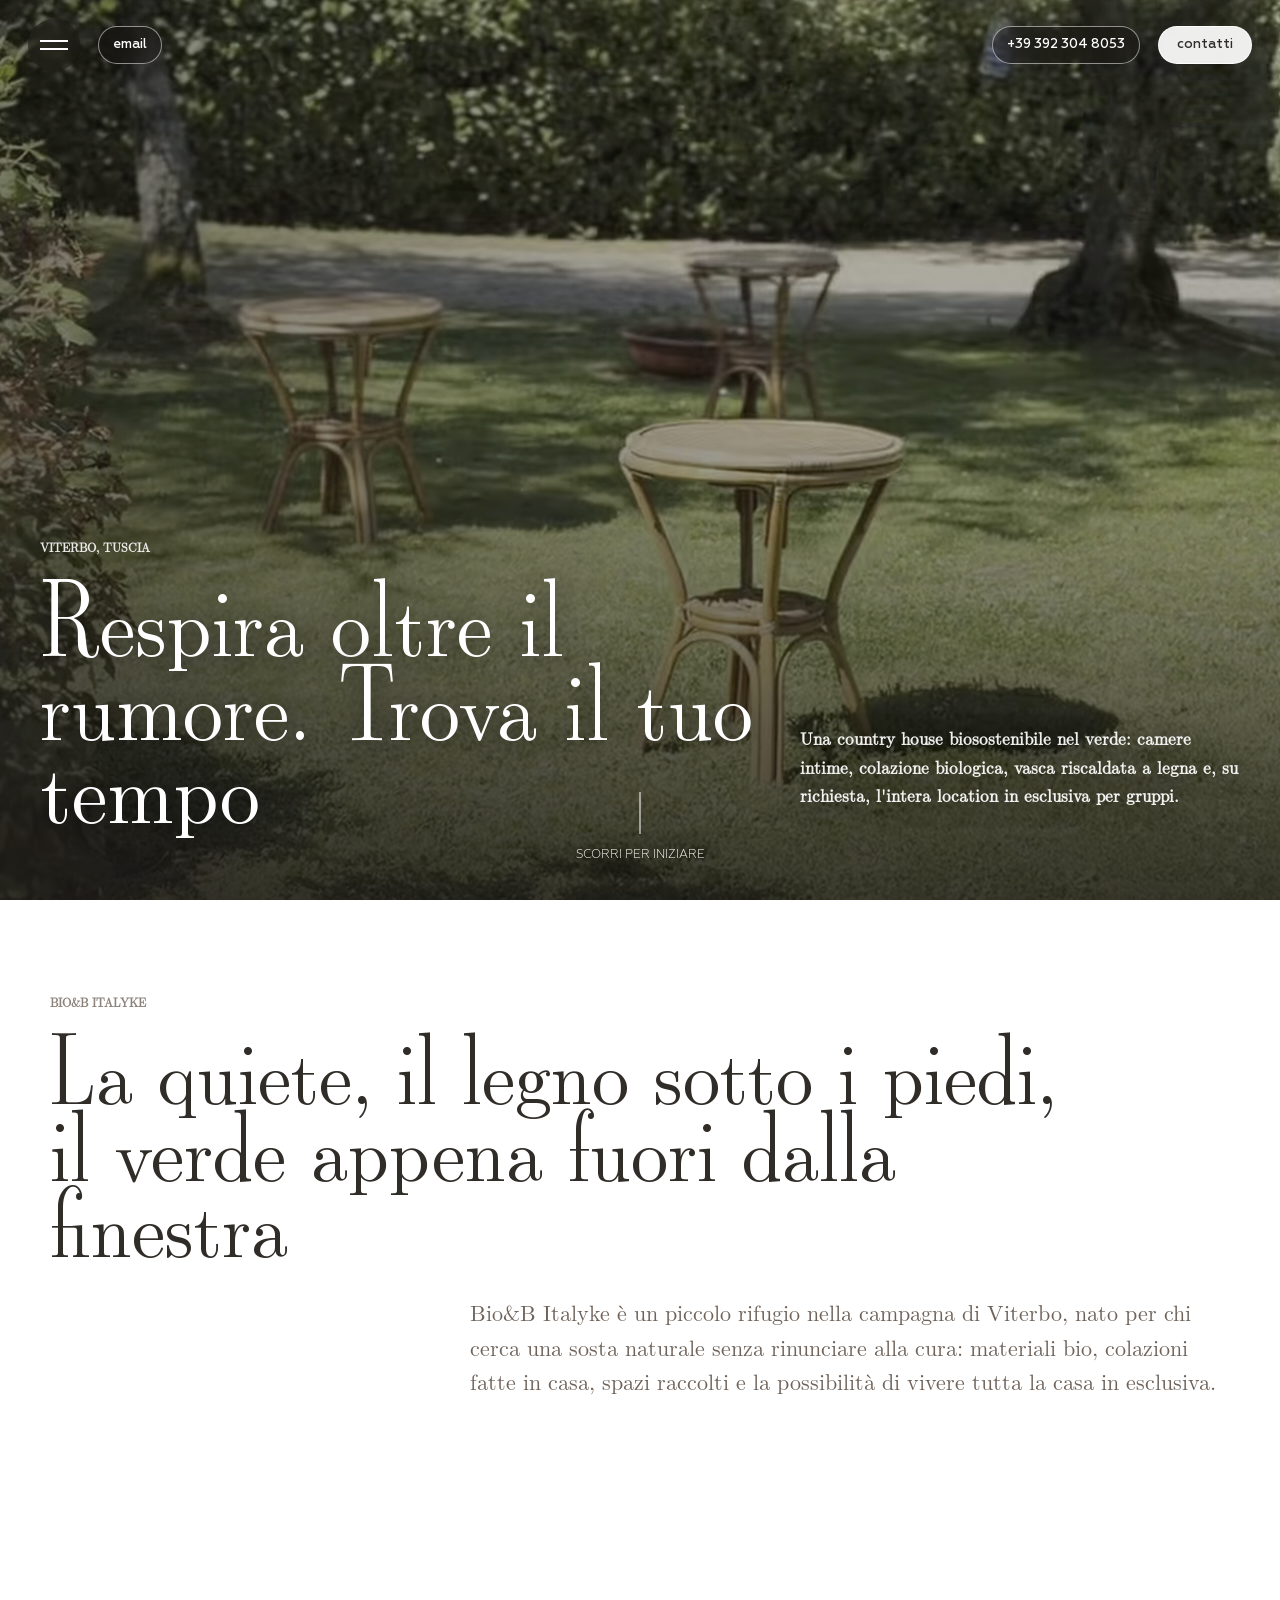
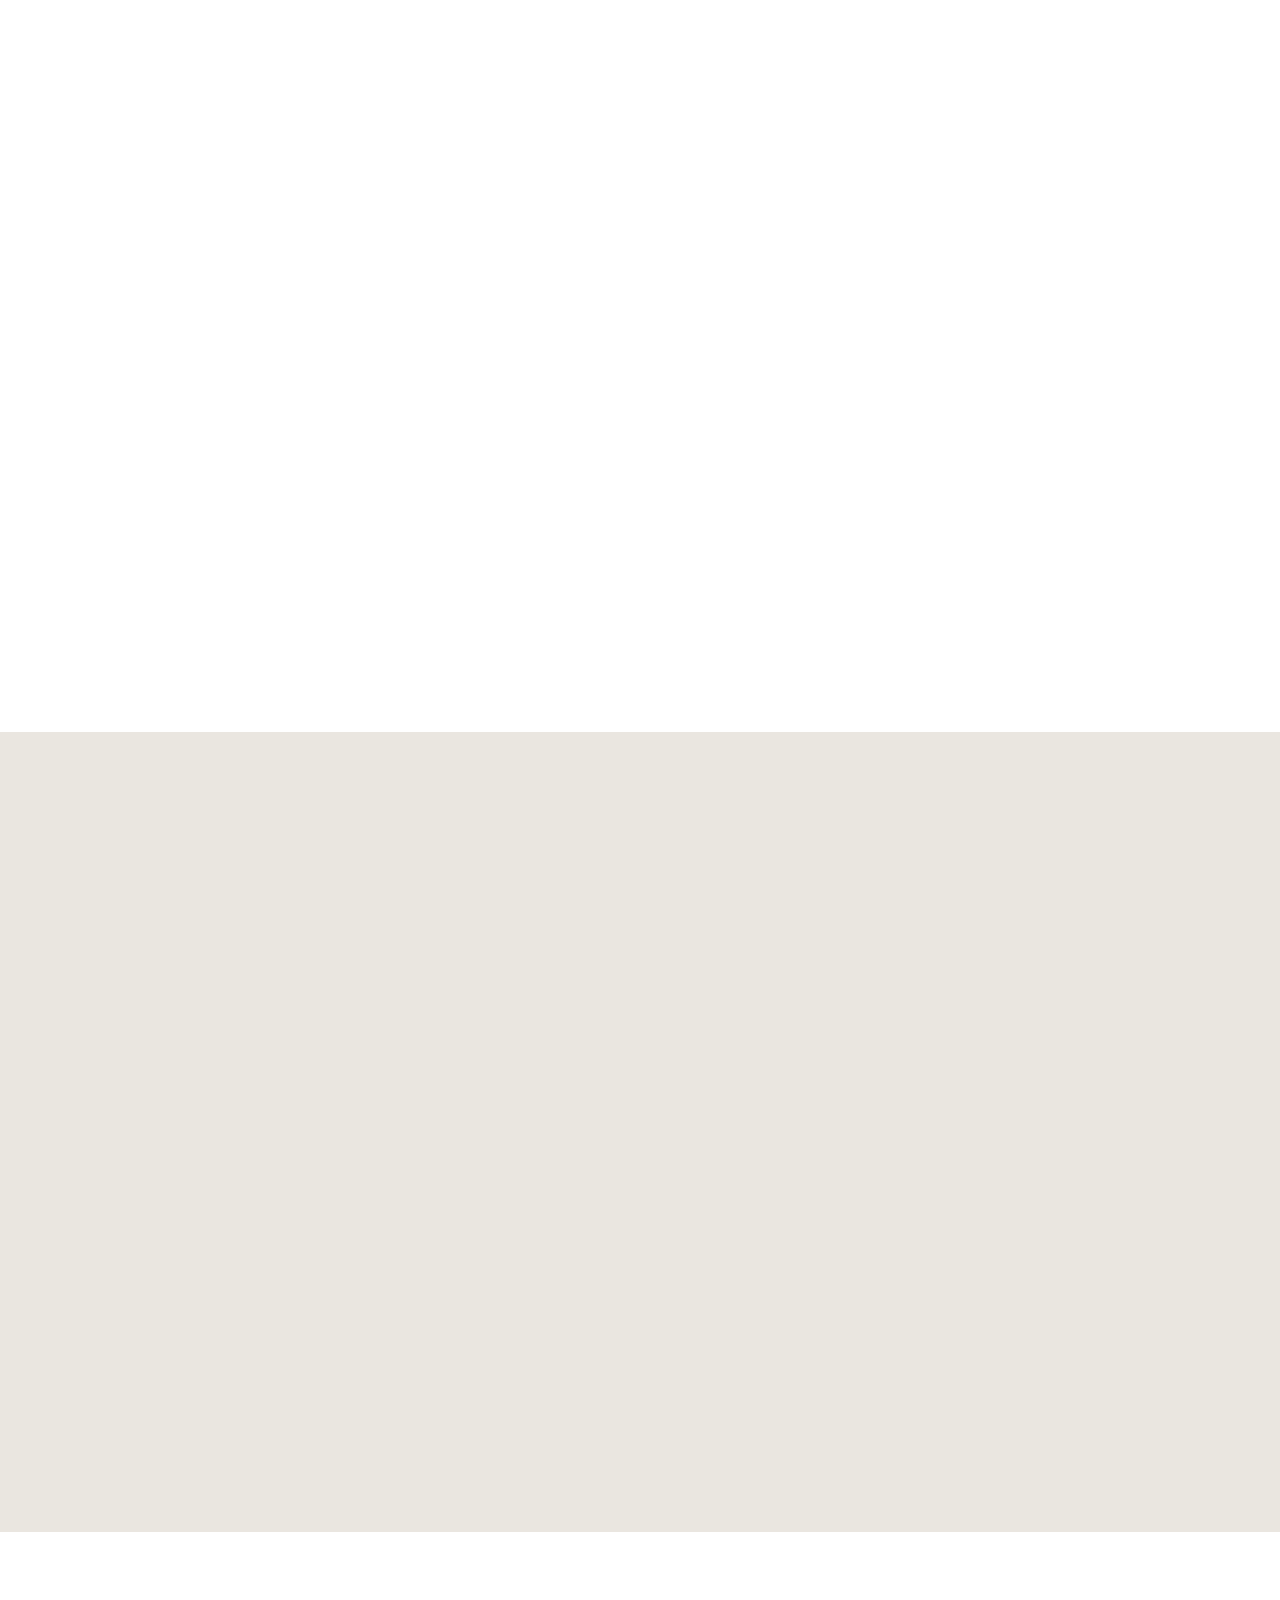
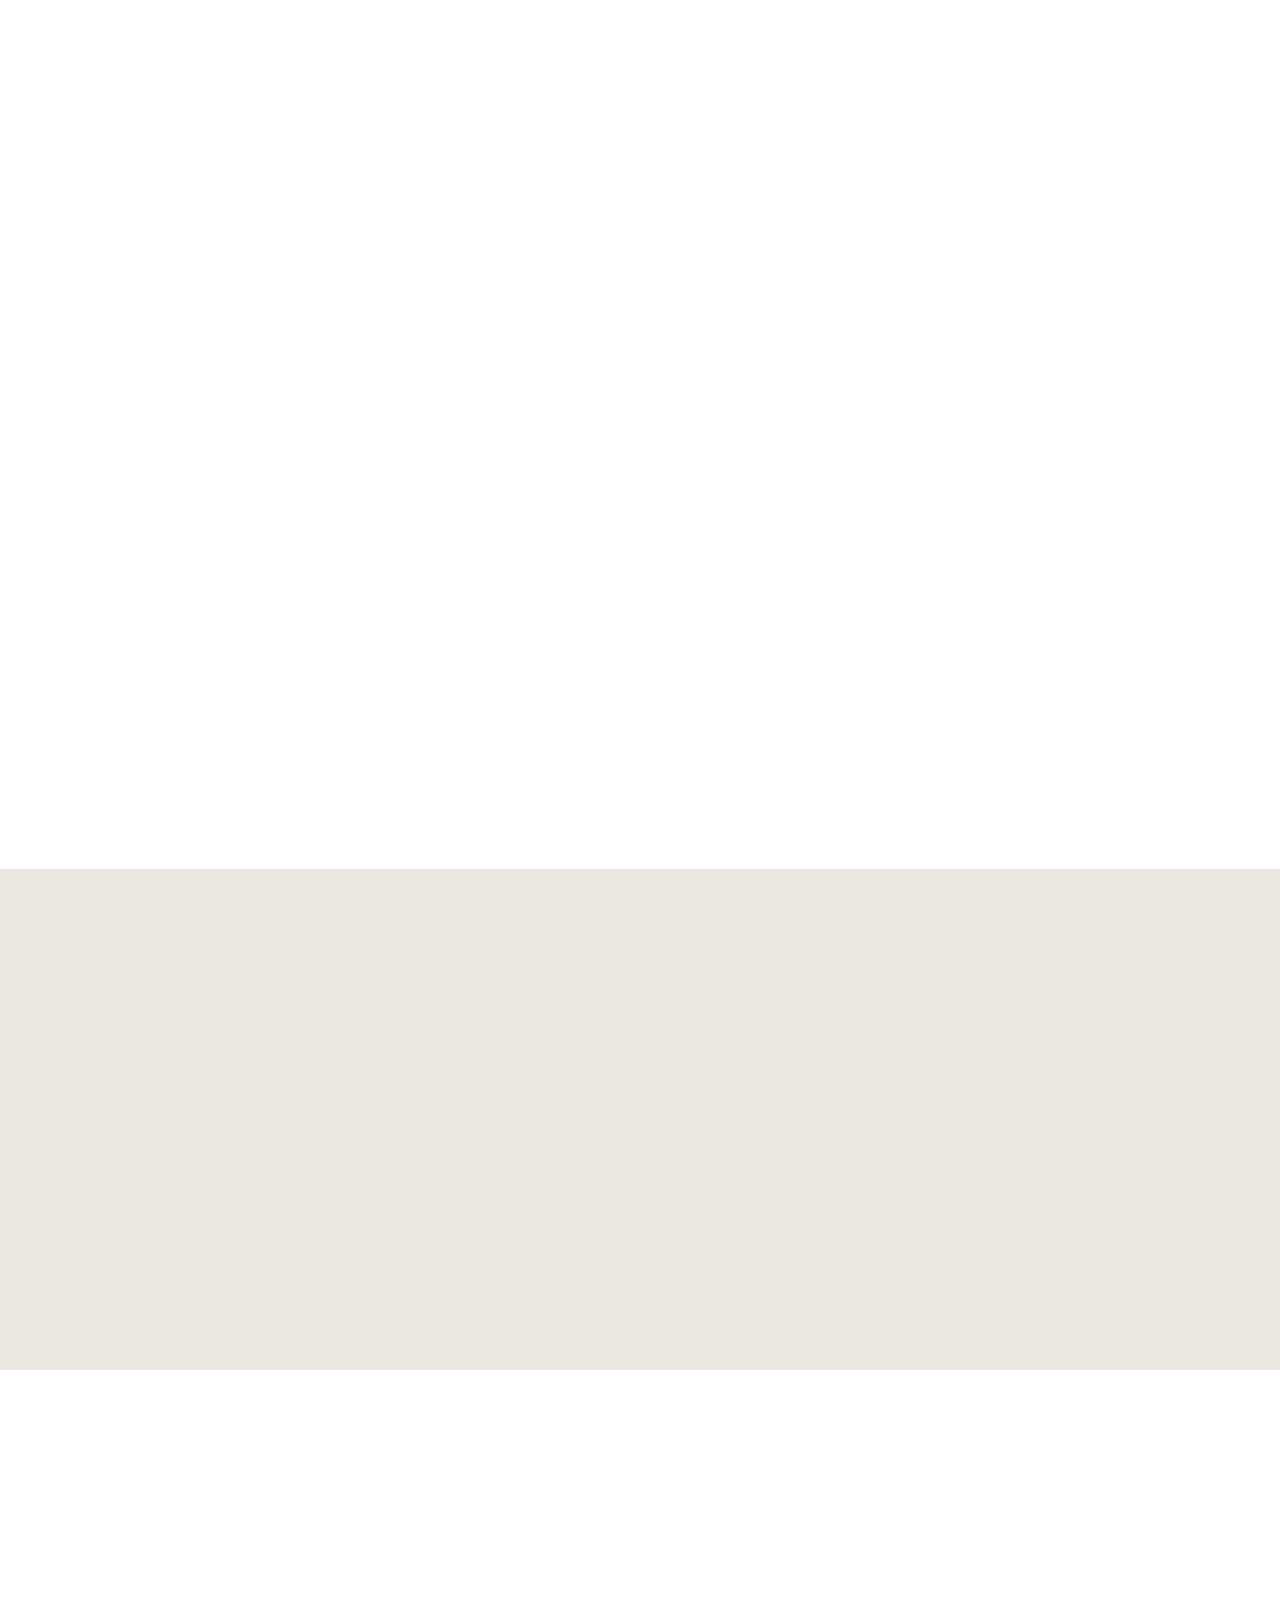
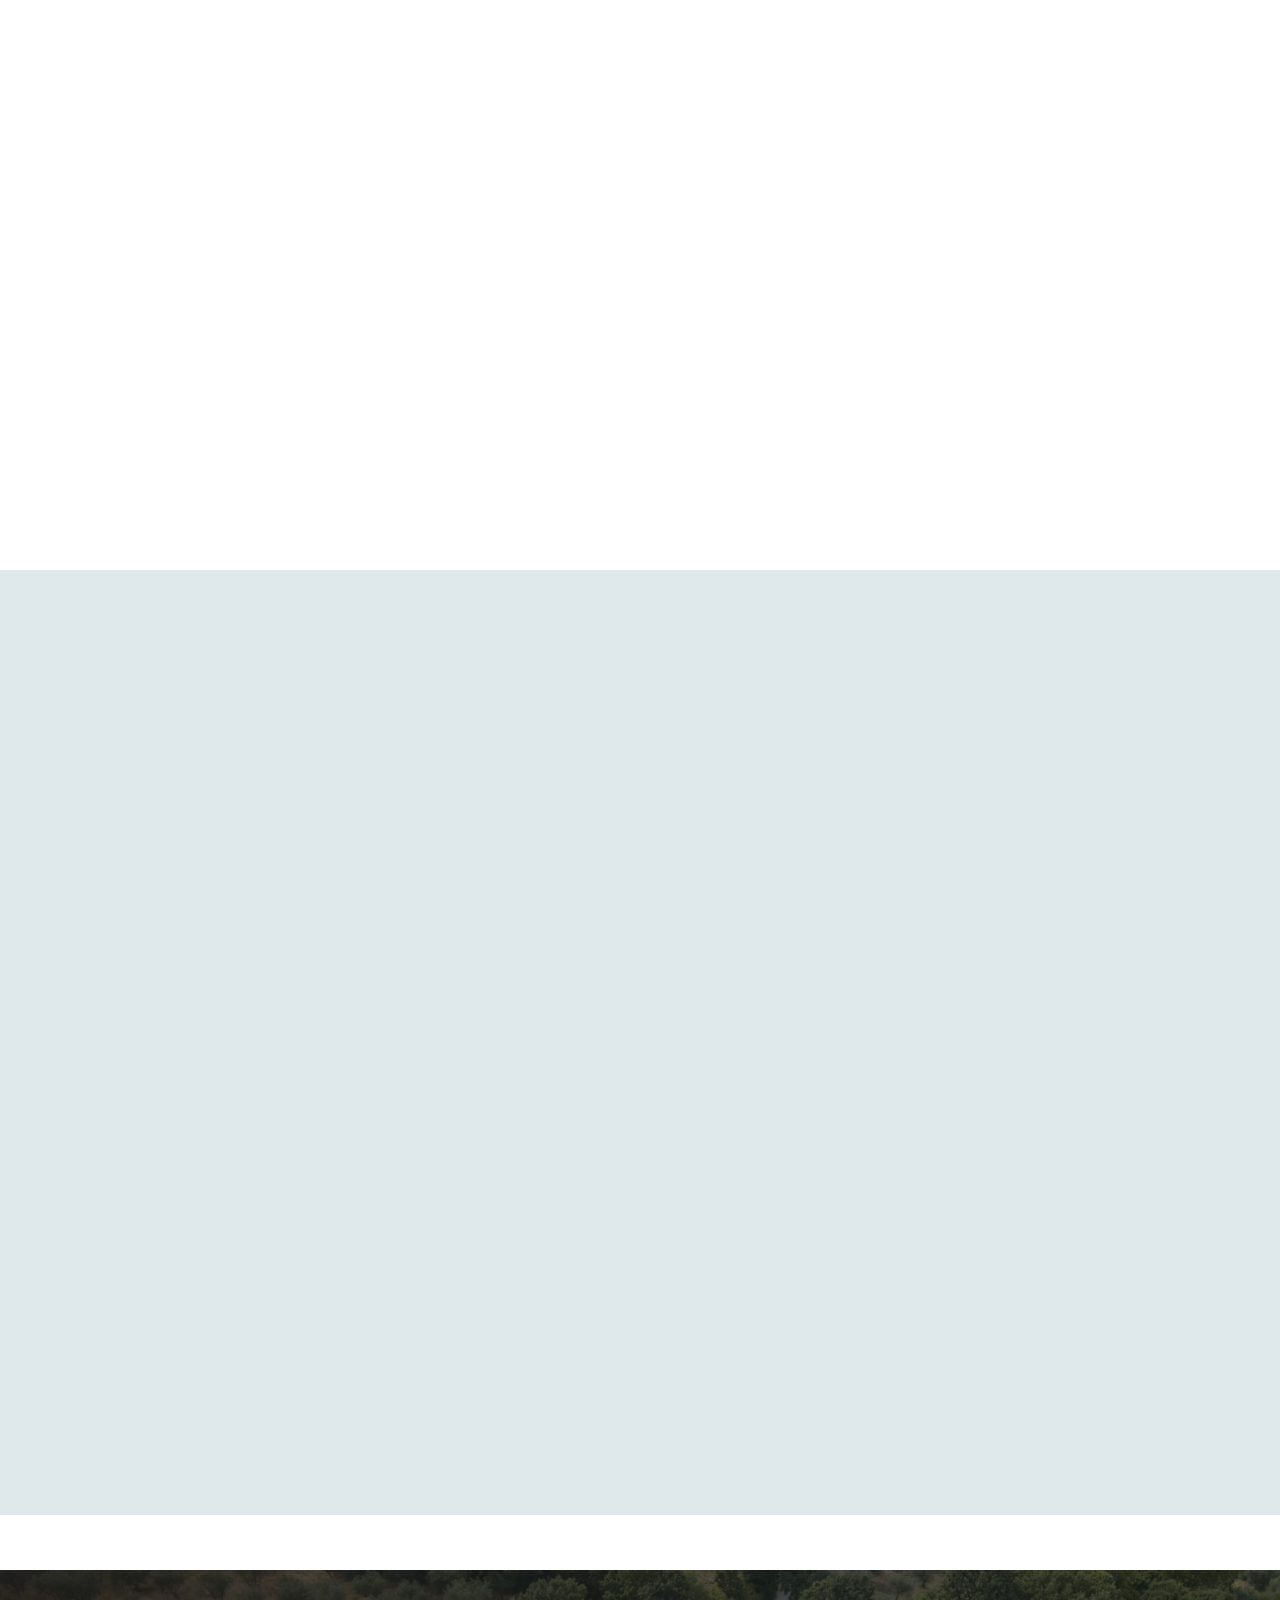
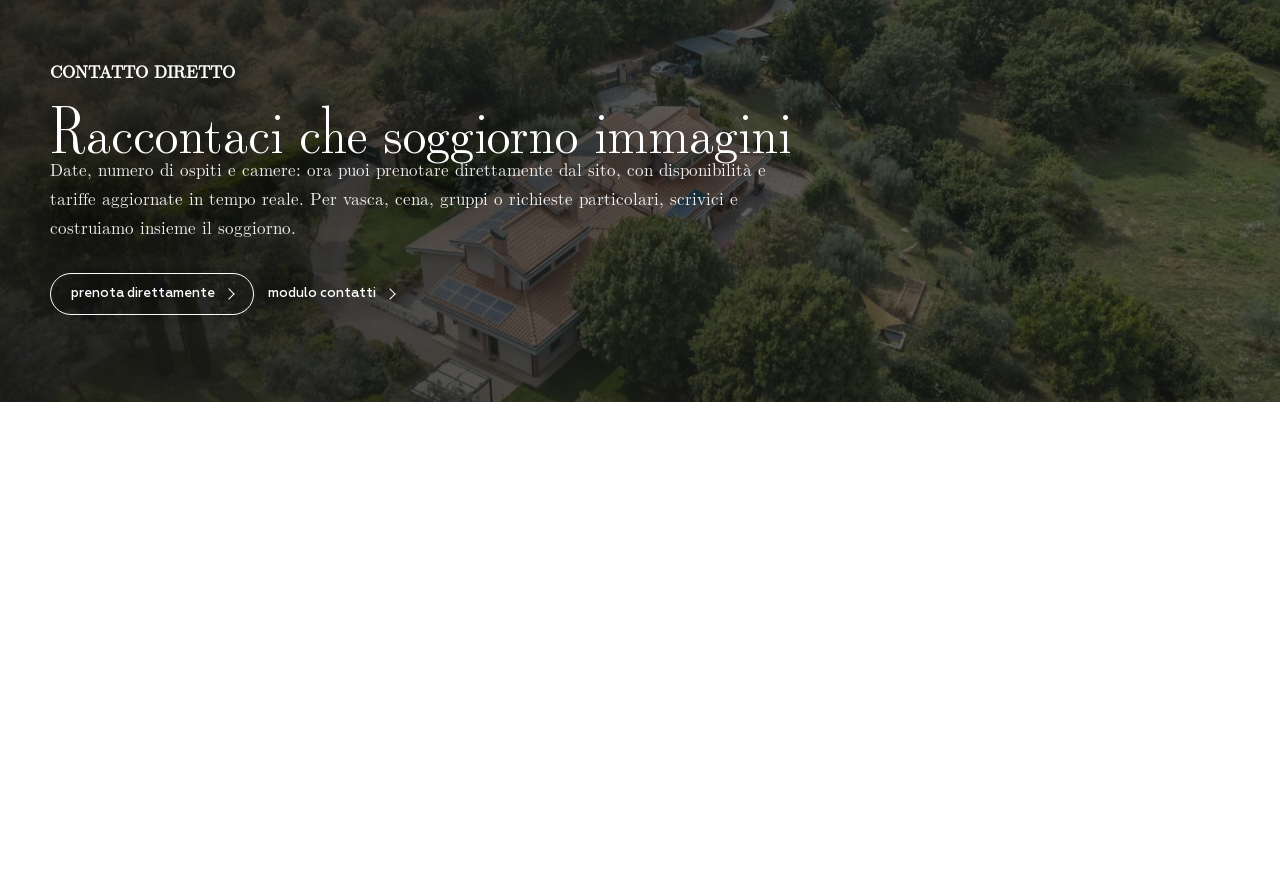
==== commit 750b1009: "Ottimizza media UX e SEO" ====
--- a/index.html
+++ b/index.html
@@ -3,14 +3,133 @@
   <head>
     <meta charset="utf-8">
     <meta name="viewport" content="width=device-width, initial-scale=1">
-    <title>Bio&amp;B Italyke | Country house bio nella Tuscia</title>
-    <meta name="description" content="Bio&amp;B Italyke è una country house biosostenibile a Viterbo: camere naturali, colazione bio, prenotazione diretta ed esperienze nella Tuscia.">
-    <meta property="og:title" content="Bio&amp;B Italyke | Country house bio nella Tuscia">
-    <meta property="og:description" content="Un rifugio naturale a Viterbo, tra camere in legno, colazione biologica, giardino e contatto diretto.">
+    <title>Bio&amp;B Italyke | Country house per gruppi e soggiorni bio nella Tuscia</title>
+    <meta name="description" content="Bio&amp;B Italyke a Viterbo: country house biosostenibile per camere, esperienze e intera location in esclusiva per gruppi, famiglie, ritiri ed eventi.">
+    <meta name="robots" content="index, follow, max-image-preview:large">
+    <link rel="canonical" href="https://matteo0386.github.io/bio-b-italyke/">
+    <meta name="theme-color" content="#f6f4ef">
+    <meta property="og:locale" content="it_IT">
     <meta property="og:type" content="website">
-    <meta property="og:image" content="assets/img/sito-pubblicato/Immagini def/Homepage1.jpg">
+    <meta property="og:site_name" content="Bio&amp;B Italyke">
+    <meta property="og:title" content="Bio&amp;B Italyke | Country house per gruppi e soggiorni bio nella Tuscia">
+    <meta property="og:description" content="Bio&amp;B Italyke a Viterbo: country house biosostenibile per camere, esperienze e intera location in esclusiva per gruppi, famiglie, ritiri ed eventi.">
+    <meta property="og:url" content="https://matteo0386.github.io/bio-b-italyke/">
+    <meta property="og:image" content="https://matteo0386.github.io/bio-b-italyke/assets/img/seo/og-bio-b-italyke.jpg">
+    <meta property="og:image:secure_url" content="https://matteo0386.github.io/bio-b-italyke/assets/img/seo/og-bio-b-italyke.jpg">
+    <meta property="og:image:width" content="1200">
+    <meta property="og:image:height" content="630">
+    <meta property="og:image:alt" content="Giardino del Bio&amp;B Italyke nella campagna di Viterbo">
+    <meta name="twitter:card" content="summary_large_image">
+    <meta name="twitter:title" content="Bio&amp;B Italyke | Country house per gruppi e soggiorni bio nella Tuscia">
+    <meta name="twitter:description" content="Bio&amp;B Italyke a Viterbo: country house biosostenibile per camere, esperienze e intera location in esclusiva per gruppi, famiglie, ritiri ed eventi.">
+    <meta name="twitter:image" content="https://matteo0386.github.io/bio-b-italyke/assets/img/seo/og-bio-b-italyke.jpg">
+    <meta name="twitter:image:alt" content="Giardino del Bio&amp;B Italyke nella campagna di Viterbo">
+    <link rel="preload" href="assets/video/italyke-sponsor-hero-poster.jpg" as="image" fetchpriority="high">
     <link rel="icon" href="assets/img/logo.png" type="image/png">
     <link rel="stylesheet" href="assets/css/styles.css">
+    <script type="application/ld+json">
+{
+  "@context": "https://schema.org",
+  "@graph": [
+    {
+      "@type": "WebSite",
+      "@id": "https://matteo0386.github.io/bio-b-italyke/#website",
+      "url": "https://matteo0386.github.io/bio-b-italyke/",
+      "name": "Bio&B Italyke",
+      "inLanguage": "it-IT",
+      "publisher": {
+        "@id": "https://matteo0386.github.io/bio-b-italyke/#bio-b-italyke"
+      }
+    },
+    {
+      "@type": "BedAndBreakfast",
+      "@id": "https://matteo0386.github.io/bio-b-italyke/#bio-b-italyke",
+      "name": "Bio&B Italyke",
+      "url": "https://matteo0386.github.io/bio-b-italyke/",
+      "description": "Country house biosostenibile a Viterbo per soggiorni naturali, esperienze nella Tuscia e affitto dell'intera struttura per gruppi raccolti.",
+      "image": [
+        "https://matteo0386.github.io/bio-b-italyke/assets/img/seo/og-bio-b-italyke.jpg",
+        "https://matteo0386.github.io/bio-b-italyke/assets/img/seo/og-gruppi-eventi.jpg"
+      ],
+      "telephone": "+39 392 304 8053",
+      "email": "infobbitalyke@gmail.com",
+      "address": {
+        "@type": "PostalAddress",
+        "addressLocality": "Viterbo",
+        "addressRegion": "Lazio",
+        "addressCountry": "IT"
+      },
+      "areaServed": [
+        "Viterbo",
+        "Tuscia",
+        "Lazio"
+      ],
+      "amenityFeature": [
+        {
+          "@type": "LocationFeatureSpecification",
+          "name": "Camere con bagno privato",
+          "value": true
+        },
+        {
+          "@type": "LocationFeatureSpecification",
+          "name": "Colazione biologica",
+          "value": true
+        },
+        {
+          "@type": "LocationFeatureSpecification",
+          "name": "Affitto intera country house per gruppi",
+          "value": true
+        },
+        {
+          "@type": "LocationFeatureSpecification",
+          "name": "Vasca riscaldata a legna su richiesta",
+          "value": true
+        }
+      ],
+      "sameAs": [
+        "https://www.instagram.com/bbitalyke/",
+        "https://www.facebook.com/Bio-B-Italyke-751868454906189/"
+      ],
+      "makesOffer": [
+        {
+          "@type": "Offer",
+          "name": "Intera country house per gruppi",
+          "description": "Uso esclusivo della struttura per famiglie, amici, ritiri, team building e piccoli eventi fino a 10-12 persone.",
+          "url": "https://matteo0386.github.io/bio-b-italyke/gruppi-eventi.html",
+          "availability": "https://schema.org/InStock"
+        },
+        {
+          "@type": "Offer",
+          "name": "Camere e soggiorni bio nella Tuscia",
+          "url": "https://matteo0386.github.io/bio-b-italyke/camere.html",
+          "availability": "https://schema.org/InStock"
+        }
+      ]
+    },
+    {
+      "@type": "WebPage",
+      "@id": "https://matteo0386.github.io/bio-b-italyke/#webpage",
+      "url": "https://matteo0386.github.io/bio-b-italyke/",
+      "name": "Bio&B Italyke | Country house per gruppi e soggiorni bio nella Tuscia",
+      "description": "Bio&B Italyke a Viterbo: country house biosostenibile per camere, esperienze e intera location in esclusiva per gruppi, famiglie, ritiri ed eventi.",
+      "inLanguage": "it-IT",
+      "isPartOf": {
+        "@id": "https://matteo0386.github.io/bio-b-italyke/#website"
+      },
+      "about": {
+        "@id": "https://matteo0386.github.io/bio-b-italyke/#bio-b-italyke"
+      },
+      "primaryImageOfPage": {
+        "@type": "ImageObject",
+        "url": "https://matteo0386.github.io/bio-b-italyke/assets/img/seo/og-bio-b-italyke.jpg",
+        "width": 1200,
+        "height": 630
+      },
+      "keywords": "bed and breakfast Viterbo, country house Tuscia, gruppi Viterbo, ritiri Lazio, location gruppi Tuscia"
+    }
+  ]
+}
+    </script>
     <script src="assets/js/main.js" defer></script>
   </head>
   <body>
@@ -35,7 +154,7 @@
       <div class="site-menu__inner">
         <div class="site-menu__side">
           <div>
-            <a class="site-menu__logo" href="index.html" aria-label="Bio&amp;B Italyke home"><img src="assets/img/logo.png" alt="Bio&amp;B Italyke"></a>
+            <a class="site-menu__logo" href="index.html" aria-label="Bio&amp;B Italyke home"><img src="assets/img/logo.png" alt="Bio&amp;B Italyke" decoding="async" loading="lazy"></a>
             <p>Viterbo, Tuscia<br>ospitalità naturale, colazione bio, silenzio.</p>
           </div>
           <div class="site-menu__small"><a href="https://www.instagram.com/bbitalyke/?hl=it" target="_blank" rel="noopener" aria-label="Instagram"><svg aria-hidden="true" viewBox="0 0 24 24"><rect x="5" y="5" width="14" height="14" rx="4" fill="none" stroke="currentColor" stroke-width="1.6"></rect><circle cx="12" cy="12" r="3.2" fill="none" stroke="currentColor" stroke-width="1.6"></circle><circle cx="16.4" cy="7.7" r="1" fill="currentColor"></circle></svg></a><a href="https://www.facebook.com/Bio-B-Italyke-751868454906189/" target="_blank" rel="noopener" aria-label="Facebook"><svg aria-hidden="true" viewBox="0 0 24 24"><path fill="currentColor" d="M13.3 21v-7.3h2.45l.38-2.86H13.3V9.02c0-.82.23-1.38 1.41-1.38h1.5V5.08c-.26-.04-1.15-.12-2.18-.12-2.16 0-3.64 1.32-3.64 3.74v2.14H7.95v2.86h2.44V21h2.91Z"></path></svg></a><a href="https://wa.me/393923048053" target="_blank" rel="noopener" aria-label="WhatsApp"><svg aria-hidden="true" viewBox="0 0 24 24"><path fill="currentColor" d="M19.1 4.9A9.9 9.9 0 0 0 3.6 16.8L2.5 21.5l4.8-1.1a9.8 9.8 0 0 0 4.7 1.2h.1A9.9 9.9 0 0 0 19.1 4.9Zm-7 15a8.1 8.1 0 0 1-4.1-1.1l-.3-.2-2.8.7.7-2.7-.2-.3a8.1 8.1 0 1 1 6.7 3.6Zm4.5-6.1c-.2-.1-1.4-.7-1.6-.8-.2-.1-.4-.1-.6.1-.2.3-.6.8-.8.9-.1.2-.3.2-.5.1-.2-.1-1-.4-1.9-1.2-.7-.6-1.2-1.4-1.3-1.6-.1-.2 0-.4.1-.5l.4-.5c.1-.2.2-.3.3-.5.1-.2 0-.4 0-.5s-.6-1.4-.8-1.9c-.2-.5-.4-.4-.6-.4h-.5c-.2 0-.5.1-.7.3-.2.3-.9.9-.9 2.1s.9 2.5 1 2.7c.1.2 1.7 2.7 4.2 3.7.6.3 1 .4 1.4.5.6.2 1.1.1 1.5.1.5-.1 1.4-.6 1.6-1.1.2-.6.2-1 .2-1.1-.1-.2-.3-.2-.5-.3Z"></path></svg></a></div>
@@ -54,9 +173,9 @@
     <main id="main">
       <section class="hero" aria-label="Bio&amp;B Italyke">
         <div class="hero-video" aria-hidden="true">
-          <video class="hero__video" autoplay muted loop playsinline preload="auto" poster="assets/video/italyke-sponsor-hero-poster.jpg">
-            <source src="assets/video/italyke-sponsor-mobile.mp4" type="video/mp4" media="(max-width: 760px)">
-            <source src="assets/video/italyke-sponsor-hero.mp4" type="video/mp4">
+          <video class="hero__video" autoplay muted loop playsinline preload="none" poster="assets/video/italyke-sponsor-hero-poster.jpg" data-hero-video>
+            <source data-src="assets/video/italyke-sponsor-mobile-web.mp4" type="video/mp4" media="(max-width: 760px)">
+            <source data-src="assets/video/italyke-sponsor-hero-web.mp4" type="video/mp4">
           </video>
         </div>
         <div class="hero__content">
@@ -108,15 +227,15 @@
       <section class="section section--slider" aria-label="Camere e giardino">
         <div class="media-slider reveal" data-slider data-interval="5600">
           <figure class="media-slide is-active" data-slide>
-            <img src="assets/img/sito-pubblicato/Immagini def/Camere 4.jpg" alt="Camera con pavimento e pareti in legno naturale" data-parallax="0.22">
+            <img src="assets/img/optimized/camere-4.webp" alt="Camera con pavimento e pareti in legno naturale" data-parallax="0.22" decoding="async" loading="lazy">
             <figcaption><strong>Camere naturali</strong>Legno, luce morbida, tessuti scelti con cura e bagno privato in ogni stanza.</figcaption>
           </figure>
           <figure class="media-slide" data-slide>
-            <img src="assets/img/sito-pubblicato/Immagini def/Homepage1.jpg" alt="Giardino con amaca e vasca del Bio&amp;B Italyke" data-parallax="0.22">
+            <img src="assets/img/optimized/homepage1.webp" alt="Giardino con amaca e vasca del Bio&amp;B Italyke" data-parallax="0.22" decoding="async" loading="lazy">
             <figcaption><strong>Giardino e silenzio</strong>Lo spazio esterno diventa parte del soggiorno: verde, amaca, vasca e tempo lento.</figcaption>
           </figure>
           <figure class="media-slide" data-slide>
-            <img src="assets/img/sito-pubblicato/Immagini def/Colazione bio 1.jpg" alt="Colazione biologica con torte e prodotti locali" data-parallax="0.22">
+            <img src="assets/img/optimized/colazione-bio-1.webp" alt="Colazione biologica con torte e prodotti locali" data-parallax="0.22" decoding="async" loading="lazy">
             <figcaption><strong>Colazione bio</strong>Torte, biscotti, prodotti locali e preparazioni di stagione per iniziare senza fretta.</figcaption>
           </figure>
           <div class="slider-dots" data-slider-dots aria-label="Seleziona immagine camere e giardino"></div>
@@ -130,7 +249,7 @@
       <section class="section section--mist">
         <div class="container editorial">
           <div class="editorial__media reveal">
-            <img src="assets/img/sito-pubblicato/Immagini def/Hompage 8.jpg" alt="Giardino e amaca del Bio&amp;B Italyke">
+            <img src="assets/img/optimized/hompage-8.webp" alt="Giardino e amaca del Bio&amp;B Italyke" decoding="async" loading="lazy">
           </div>
           <div class="editorial__text reveal">
             <p class="eyebrow">Filosofia</p>
@@ -153,7 +272,7 @@
           </div>
           <div class="room-showcase reveal">
             <a class="room-card" href="camere.html">
-              <img src="assets/img/sito-pubblicato/Immagini def/Camere 8.jpg" alt="Camera in legno naturale del Bio&amp;B Italyke">
+              <img src="assets/img/optimized/camere-8.webp" alt="Camera in legno naturale del Bio&amp;B Italyke" decoding="async" loading="lazy">
               <span class="room-card__text">
                 <h3>Camere</h3>
                 <p>Quattro stanze naturali, luminose e silenziose, con bagno privato e colazione biologica.</p>
@@ -161,14 +280,14 @@
             </a>
             <div class="room-stack">
               <a class="room-card" href="esperienze.html">
-                <img src="assets/img/sito-pubblicato/Immagini def/Esperienze 3.jpg" alt="Vasca riscaldata a legna nel giardino di Italyke">
+                <img src="assets/img/optimized/esperienze-3.webp" alt="Vasca riscaldata a legna nel giardino di Italyke" decoding="async" loading="lazy">
                 <span class="room-card__text">
                   <h3>Esperienze</h3>
                   <p>Vasca, aperitivi, cene private, massaggi e piccoli rituali di benessere.</p>
                 </span>
               </a>
               <a class="room-card" href="gruppi-eventi.html">
-                <img src="assets/img/sito-pubblicato/Immagini def/Gruppi 2.jpg" alt="Sala comune preparata per colazioni e gruppi">
+                <img src="assets/img/optimized/gruppi-2.webp" alt="Sala comune preparata per colazioni e gruppi" decoding="async" loading="lazy">
                 <span class="room-card__text">
                   <h3>Gruppi</h3>
                   <p>La country house in esclusiva per famiglie, amici, ritiri, seminari e piccoli eventi.</p>
@@ -209,11 +328,11 @@
       <section class="section">
         <div class="container editorial editorial--reverse">
           <div class="editorial__media reveal">
-            <img src="assets/img/sito-pubblicato/Immagini def/Camere 5.jpg" alt="Camera matrimoniale luminosa del Bio&amp;B Italyke">
+            <img src="assets/img/optimized/camere-5.webp" alt="Camera matrimoniale luminosa del Bio&amp;B Italyke" decoding="async" loading="lazy">
           </div>
           <div class="editorial__text reveal">
             <p class="eyebrow">Il riposo</p>
-            <h2>Stanze essenziali, colazione lenta, prenotazione diretta</h2>
+            <h2>Stanze essenziali, colazione bio, prenotazione diretta</h2>
             <p>Il soggiorno è pensato per essere chiaro fin dal primo passaggio: puoi controllare disponibilità e tariffe direttamente dal sito, scegliendo date e ospiti in tempo reale. Per servizi speciali, vasca o gruppi, restiamo sempre disponibili con una proposta su misura.</p>
             <div class="button-row">
               <a class="button" href="prenotazione.html">prenota dal sito</a>
@@ -231,21 +350,21 @@
           </div>
           <div class="experience-grid">
             <article class="experience-card reveal">
-              <img src="assets/img/sito-pubblicato/Immagini def/Esperienze 2.jpg" alt="Vasca esterna riscaldata a legna">
+              <img src="assets/img/optimized/esperienze-2.webp" alt="Vasca esterna riscaldata a legna" decoding="async" loading="lazy">
               <div class="experience-card__text">
                 <h3>Aperitivo a bordo vasca</h3>
                 <p>Prodotti locali, vino bio e acqua calda a legna nel giardino della casa.</p>
               </div>
             </article>
             <article class="experience-card reveal">
-              <img src="assets/img/sito-pubblicato/Immagini def/Riti soggiorno.jpg" alt="Rito di benessere e natura durante il soggiorno">
+              <img src="assets/img/optimized/riti-soggiorno.webp" alt="Rito di benessere e natura durante il soggiorno" decoding="async" loading="lazy">
               <div class="experience-card__text">
                 <h3>Benessere su richiesta</h3>
                 <p>Massaggi, yoga e tempi lenti da comporre secondo disponibilità e stagione.</p>
               </div>
             </article>
             <article class="experience-card reveal">
-              <img src="assets/img/sito-pubblicato/Immagini def/Tuscia 2.jpg" alt="Panorama sulla Tuscia da un sentiero">
+              <img src="assets/img/optimized/tuscia-2.webp" alt="Panorama sulla Tuscia da un sentiero" decoding="async" loading="lazy">
               <div class="experience-card__text">
                 <h3>Tuscia a raggiera</h3>
                 <p>Terme, Viterbo medievale, laghi vulcanici, borghi, boschi e cammini.</p>
@@ -256,7 +375,7 @@
       </section>
 
       <section class="cta">
-        <img src="assets/img/sito-pubblicato/Immagini def/Hompage 7.jpg" alt="">
+        <img src="assets/img/optimized/hompage-7.webp" alt="" decoding="async" loading="lazy">
         <div class="container">
           <div class="cta__inner reveal">
             <p class="eyebrow">Contatto diretto</p>
@@ -318,7 +437,7 @@
     <footer class="site-footer" id="footer">
       <div class="container footer-grid">
         <div>
-          <a class="footer-brand" href="index.html"><img src="assets/img/logo.png" alt="Bio&amp;B Italyke"></a>
+          <a class="footer-brand" href="index.html"><img src="assets/img/logo.png" alt="Bio&amp;B Italyke" decoding="async" loading="lazy"></a>
           <p>Country house biosostenibile a Viterbo, nel cuore verde della Tuscia.</p>
           <a class="button button--light footer-booking" href="prenotazione.html">prenota online</a>
         </div>
@@ -352,9 +471,9 @@
     </footer>
 
     <div class="mobile-actions" aria-label="Azioni rapide">
-      <a href="tel:+393923048053">chiama</a>
-      <a href="https://wa.me/393923048053?text=Buongiorno%2C%20vorrei%20informazioni%20su%20Bio%26B%20Italyke." target="_blank" rel="noopener">whatsapp</a>
-      <a href="contatti.html">richiedi</a>
+      <a class="mobile-actions__icon mobile-actions__icon--call" href="tel:+393923048053" aria-label="Chiama Bio&amp;B Italyke"><span>Chiama</span></a>
+      <a class="mobile-actions__primary mobile-actions__primary--whatsapp" href="https://wa.me/393923048053?text=Buongiorno%2C%20vorrei%20informazioni%20su%20Bio%26B%20Italyke." target="_blank" rel="noopener" aria-label="Scrivi su WhatsApp a Bio&amp;B Italyke"><span>WhatsApp</span></a>
+      <a class="mobile-actions__icon mobile-actions__icon--request" href="contatti.html" aria-label="Apri il modulo richiesta"><span>Richiesta</span></a>
     </div>
   </body>
 </html>
--- a/assets/css/styles.css
+++ b/assets/css/styles.css
@@ -89,6 +89,15 @@
   text-decoration: none;
 }
 
+a:focus-visible,
+button:focus-visible,
+input:focus-visible,
+select:focus-visible,
+textarea:focus-visible {
+  outline: 2px solid var(--sage-dark);
+  outline-offset: 4px;
+}
+
 p {
   font-family: "LM Roman", Georgia, "Times New Roman", serif;
   margin: 0 0 1rem;
@@ -245,6 +254,12 @@
   font-size: 0.82rem;
   font-weight: 600;
   text-transform: lowercase;
+  transition: opacity 180ms ease, transform 180ms ease;
+}
+
+.header-link:hover,
+.header-pill:hover {
+  opacity: 0.78;
 }
 
 .site-header:not(.is-solid) .header-link {
@@ -413,6 +428,14 @@
   width: 100%;
   height: 100%;
   object-fit: cover;
+}
+
+.hero__video {
+  transition: filter 700ms ease;
+}
+
+.hero__video:not(.is-loaded) {
+  filter: saturate(0.9) contrast(0.96);
 }
 
 .hero-video,
@@ -780,6 +803,37 @@
   color: var(--white);
 }
 
+.button,
+.text-button {
+  transition: transform 180ms ease, border-color 180ms ease, color 180ms ease, background-color 180ms ease;
+}
+
+@media (hover: hover) {
+  .button:hover,
+  .text-button:hover {
+    transform: translateY(-2px);
+  }
+
+  .button:hover {
+    background: var(--ink);
+    color: var(--white);
+  }
+
+  .button--light:hover {
+    background: var(--white);
+    color: var(--ink);
+  }
+
+  .text-button:hover {
+    color: var(--sage-dark);
+  }
+
+  .text-button.button--light:hover {
+    color: var(--white);
+    opacity: 0.82;
+  }
+}
+
 .section--slider {
   padding: 0;
 }
@@ -1092,6 +1146,23 @@
 .destination p,
 .faq-item p {
   color: var(--earth);
+}
+
+.feature,
+.destination,
+.faq-item,
+.contact-links a {
+  transition: transform 220ms ease, box-shadow 220ms ease, background-color 220ms ease;
+}
+
+@media (hover: hover) {
+  .feature:hover,
+  .destination:hover,
+  .faq-item:hover,
+  .contact-links a:hover {
+    transform: translateY(-3px);
+    box-shadow: 0 18px 48px rgba(48, 44, 40, 0.08);
+  }
 }
 
 .experience-grid {
@@ -1466,6 +1537,12 @@
   backdrop-filter: blur(18px);
 }
 
+.booking-page:not(.nav-open) .menu-toggle {
+  background: rgba(48, 44, 40, 0.76);
+  color: var(--white);
+  box-shadow: 0 12px 34px rgba(48, 44, 40, 0.18);
+}
+
 .booking-section {
   overflow-x: hidden;
   background: linear-gradient(180deg, var(--milk), var(--white));
@@ -1594,6 +1671,15 @@
 .footer-nav {
   display: grid;
   gap: 8px;
+}
+
+.footer-nav a {
+  transition: color 180ms ease, opacity 180ms ease;
+}
+
+.footer-nav a:hover {
+  color: var(--white);
+  opacity: 1;
 }
 
 .footer-bottom {
@@ -1641,6 +1727,15 @@
   display: none;
 }
 
+@supports (content-visibility: auto) {
+  .statement,
+  .section,
+  .site-footer {
+    content-visibility: auto;
+    contain-intrinsic-size: 760px;
+  }
+}
+
 .js .reveal {
   transform: translateY(24px);
   opacity: 0;
@@ -1680,6 +1775,42 @@
   transform: none;
 }
 
+.nav-open .site-menu__nav a {
+  animation: menuItemIn 460ms cubic-bezier(0.22, 1, 0.36, 1) both;
+}
+
+.nav-open .site-menu__nav a:nth-child(2) {
+  animation-delay: 45ms;
+}
+
+.nav-open .site-menu__nav a:nth-child(3) {
+  animation-delay: 90ms;
+}
+
+.nav-open .site-menu__nav a:nth-child(4) {
+  animation-delay: 135ms;
+}
+
+.nav-open .site-menu__nav a:nth-child(5) {
+  animation-delay: 180ms;
+}
+
+.nav-open .site-menu__nav a:nth-child(6) {
+  animation-delay: 225ms;
+}
+
+@keyframes menuItemIn {
+  from {
+    opacity: 0;
+    transform: translateY(18px);
+  }
+
+  to {
+    opacity: 1;
+    transform: translateY(0);
+  }
+}
+
 @keyframes slowZoom {
   from {
     transform: translate3d(0, var(--parallax-y, 0px), 0) scale(1.04);
@@ -1790,7 +1921,7 @@
   }
 
   body {
-    padding-bottom: 58px;
+    padding-bottom: calc(84px + env(safe-area-inset-bottom));
   }
 
   h1,
@@ -1829,11 +1960,27 @@
 
   .hero__content {
     grid-template-columns: 1fr;
-    padding-bottom: 92px;
+    gap: 18px;
+    padding-bottom: 112px;
   }
 
   .hero__lead {
     max-width: 100%;
+    font-size: 1rem;
+    line-height: 1.55;
+  }
+
+  .scroll-cue {
+    left: auto;
+    right: 18px;
+    bottom: 100px;
+    transform: none;
+    font-size: 0;
+  }
+
+  .scroll-cue::before {
+    height: 54px;
+    opacity: 0.84;
   }
 
   .slider-controls {
@@ -1867,6 +2014,13 @@
 
   .editorial__media {
     min-height: 420px;
+  }
+
+  .editorial__media,
+  .room-card,
+  .experience-card,
+  .gallery-band img {
+    border-radius: 8px;
   }
 
   .feature-grid,
@@ -1883,18 +2037,26 @@
   }
 
   .group-highlight__facts article {
+    border: 1px solid var(--line);
     min-height: 0;
     padding: 24px;
   }
 
   .gallery-band {
-    grid-template-columns: 1fr;
-    gap: 14px;
+    display: flex;
+    gap: 12px;
+    margin-inline: -14px;
+    padding: 0 14px 8px;
+    overflow-x: auto;
+    scroll-padding-inline: 14px;
+    scroll-snap-type: x mandatory;
   }
 
   .gallery-band img,
   .gallery-band img:nth-child(2) {
-    height: 320px;
+    flex: 0 0 78vw;
+    height: 340px;
+    scroll-snap-align: center;
   }
 
   .media-slider {
@@ -1988,6 +2150,12 @@
   .room-card,
   .room-stack .room-card {
     min-height: 390px;
+  }
+
+  .room-showcase,
+  .room-stack {
+    gap: 12px;
+    background: transparent;
   }
 
   .room-card__text,
@@ -2000,7 +2168,19 @@
   }
 
   .experience-card {
-    grid-template-rows: 320px auto;
+    grid-template-rows: 270px auto;
+    flex: 0 0 min(82vw, 360px);
+    scroll-snap-align: center;
+  }
+
+  .experience-grid {
+    display: flex;
+    gap: 14px;
+    margin-inline: -14px;
+    padding: 0 14px 8px;
+    overflow-x: auto;
+    scroll-padding-inline: 14px;
+    scroll-snap-type: x mandatory;
   }
 
   .instagram-head {
@@ -2040,34 +2220,125 @@
   .footer-grid {
     grid-template-columns: 1fr;
     gap: 32px;
+    justify-items: center;
+    text-align: center;
+  }
+
+  .footer-brand,
+  .footer-brand img,
+  .footer-booking {
+    margin-inline: auto;
+  }
+
+  .footer-socials {
+    justify-content: center;
   }
 
   .footer-bottom {
     display: grid;
+    justify-items: center;
+    text-align: center;
   }
 
   .mobile-actions {
     position: fixed;
-    inset: auto 0 0;
+    inset: auto 14px calc(14px + env(safe-area-inset-bottom));
     z-index: 44;
     display: grid;
-    grid-template-columns: repeat(3, 1fr);
-    background: var(--white);
-    box-shadow: 0 -1px 0 var(--line);
+    grid-template-columns: 56px minmax(0, 1fr) 56px;
+    gap: 10px;
+    pointer-events: none;
   }
 
   .mobile-actions a {
-    min-height: 58px;
+    --mobile-action-icon: url("data:image/svg+xml,%3Csvg viewBox='0 0 24 24' xmlns='http://www.w3.org/2000/svg'%3E%3Cpath d='M5 12h13M13 7l5 5-5 5' fill='none' stroke='black' stroke-width='2' stroke-linecap='round' stroke-linejoin='round'/%3E%3C/svg%3E");
+    min-height: 56px;
     display: grid;
     place-items: center;
+    pointer-events: auto;
+    border: 1px solid rgba(110, 98, 89, 0.18);
+    border-radius: 999px;
+    background: rgba(255, 255, 255, 0.94);
     color: var(--ink);
-    font-size: 0.78rem;
+    box-shadow: 0 18px 54px rgba(48, 44, 40, 0.18);
+    backdrop-filter: blur(18px);
+    transition: transform 180ms ease, background-color 180ms ease, color 180ms ease;
+  }
+
+  .mobile-actions a:active {
+    transform: translateY(1px) scale(0.98);
+  }
+
+  .mobile-actions .mobile-actions__primary {
+    grid-template-columns: 18px auto;
+    justify-content: center;
+    gap: 8px;
+    padding: 0 18px;
+    background: rgba(75, 88, 66, 0.96);
+    color: var(--white);
+    font-size: 0.82rem;
     font-weight: 600;
     text-transform: lowercase;
-    border-left: 1px solid var(--line);
-  }
-
-  .mobile-actions a:first-child {
-    border-left: 0;
-  }
-}
+  }
+
+  .mobile-actions .mobile-actions__primary--book {
+    background: rgba(48, 44, 40, 0.96);
+  }
+
+  .mobile-actions__icon span {
+    position: absolute;
+    width: 1px;
+    height: 1px;
+    padding: 0;
+    margin: -1px;
+    overflow: hidden;
+    clip: rect(0, 0, 0, 0);
+    white-space: nowrap;
+    border: 0;
+  }
+
+  .mobile-actions a::before {
+    content: "";
+    width: 18px;
+    height: 18px;
+    background: currentColor;
+    -webkit-mask: var(--mobile-action-icon) center / contain no-repeat;
+    mask: var(--mobile-action-icon) center / contain no-repeat;
+  }
+
+  .mobile-actions .mobile-actions__icon::before {
+    width: 21px;
+    height: 21px;
+  }
+
+  .mobile-actions .mobile-actions__icon--call {
+    --mobile-action-icon: url("data:image/svg+xml,%3Csvg viewBox='0 0 24 24' xmlns='http://www.w3.org/2000/svg'%3E%3Cpath d='M8 4l2.2 4.7-1.8 1.4c1.2 2.4 3.1 4.2 5.5 5.5l1.4-1.8L20 16v3.2c0 .6-.4 1-1 1C10.6 20.2 3.8 13.4 3.8 5c0-.6.4-1 1-1H8z' fill='none' stroke='black' stroke-width='1.8' stroke-linecap='round' stroke-linejoin='round'/%3E%3C/svg%3E");
+  }
+
+  .mobile-actions .mobile-actions__primary--whatsapp {
+    --mobile-action-icon: url("data:image/svg+xml,%3Csvg viewBox='0 0 24 24' xmlns='http://www.w3.org/2000/svg'%3E%3Cpath d='M5.5 18.5l.9-3A7 7 0 1 1 9 18.3l-3.5.2z' fill='none' stroke='black' stroke-width='1.8' stroke-linecap='round' stroke-linejoin='round'/%3E%3Cpath d='M9 9.4c.8 2 2.1 3.3 4 4l1-.9 1.5.7c-.2 1-.8 1.5-1.7 1.5-2.5 0-5.7-3.1-5.7-5.6 0-.9.5-1.5 1.4-1.7l.8 1.5-1.3.5z' fill='black'/%3E%3C/svg%3E");
+  }
+
+  .mobile-actions .mobile-actions__primary--book {
+    --mobile-action-icon: url("data:image/svg+xml,%3Csvg viewBox='0 0 24 24' xmlns='http://www.w3.org/2000/svg'%3E%3Cpath d='M7 5h10a2 2 0 0 1 2 2v12l-3-2-3 2-3-2-3 2V7a2 2 0 0 1 2-2z' fill='none' stroke='black' stroke-width='1.8' stroke-linejoin='round'/%3E%3Cpath d='M9 9h6M9 13h4' fill='none' stroke='black' stroke-width='1.8' stroke-linecap='round'/%3E%3C/svg%3E");
+  }
+
+  .mobile-actions .mobile-actions__icon--email {
+    --mobile-action-icon: url("data:image/svg+xml,%3Csvg viewBox='0 0 24 24' xmlns='http://www.w3.org/2000/svg'%3E%3Cpath d='M4.5 7.5h15v10h-15z' fill='none' stroke='black' stroke-width='1.8' stroke-linejoin='round'/%3E%3Cpath d='m5 8 7 5 7-5' fill='none' stroke='black' stroke-width='1.8' stroke-linecap='round' stroke-linejoin='round'/%3E%3C/svg%3E");
+  }
+
+  .mobile-actions .mobile-actions__icon--request {
+    --mobile-action-icon: url("data:image/svg+xml,%3Csvg viewBox='0 0 24 24' xmlns='http://www.w3.org/2000/svg'%3E%3Cpath d='M6 5h12v14H6z' fill='none' stroke='black' stroke-width='1.8' stroke-linejoin='round'/%3E%3Cpath d='M9 9h6M9 12h6M9 15h3' fill='none' stroke='black' stroke-width='1.8' stroke-linecap='round'/%3E%3C/svg%3E");
+  }
+
+  .js .photo-reveal,
+  .js .photo-reveal:not(img) {
+    clip-path: inset(0);
+    transform: translateY(18px) scale(0.992);
+    transition: opacity 620ms ease, transform 760ms cubic-bezier(0.22, 1, 0.36, 1);
+  }
+
+  .js .photo-reveal.is-photo-visible {
+    transform: none;
+  }
+}
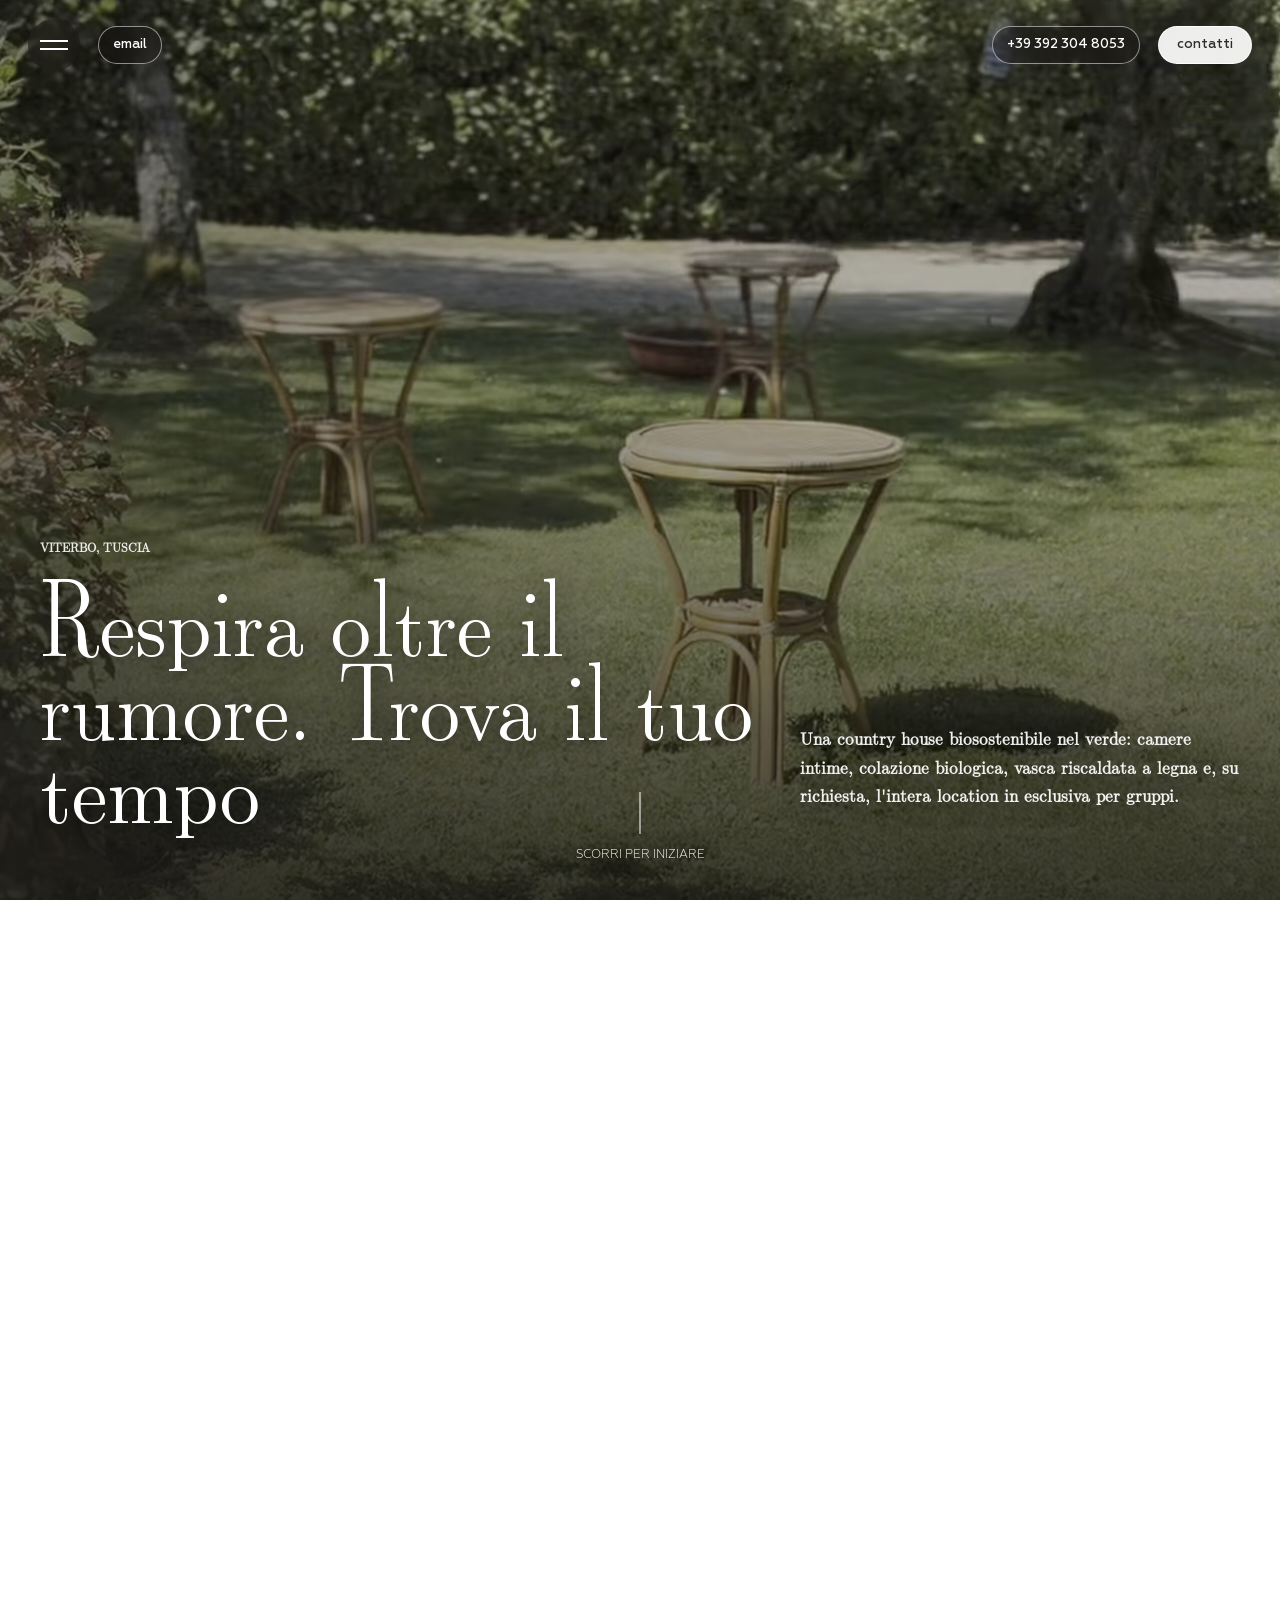
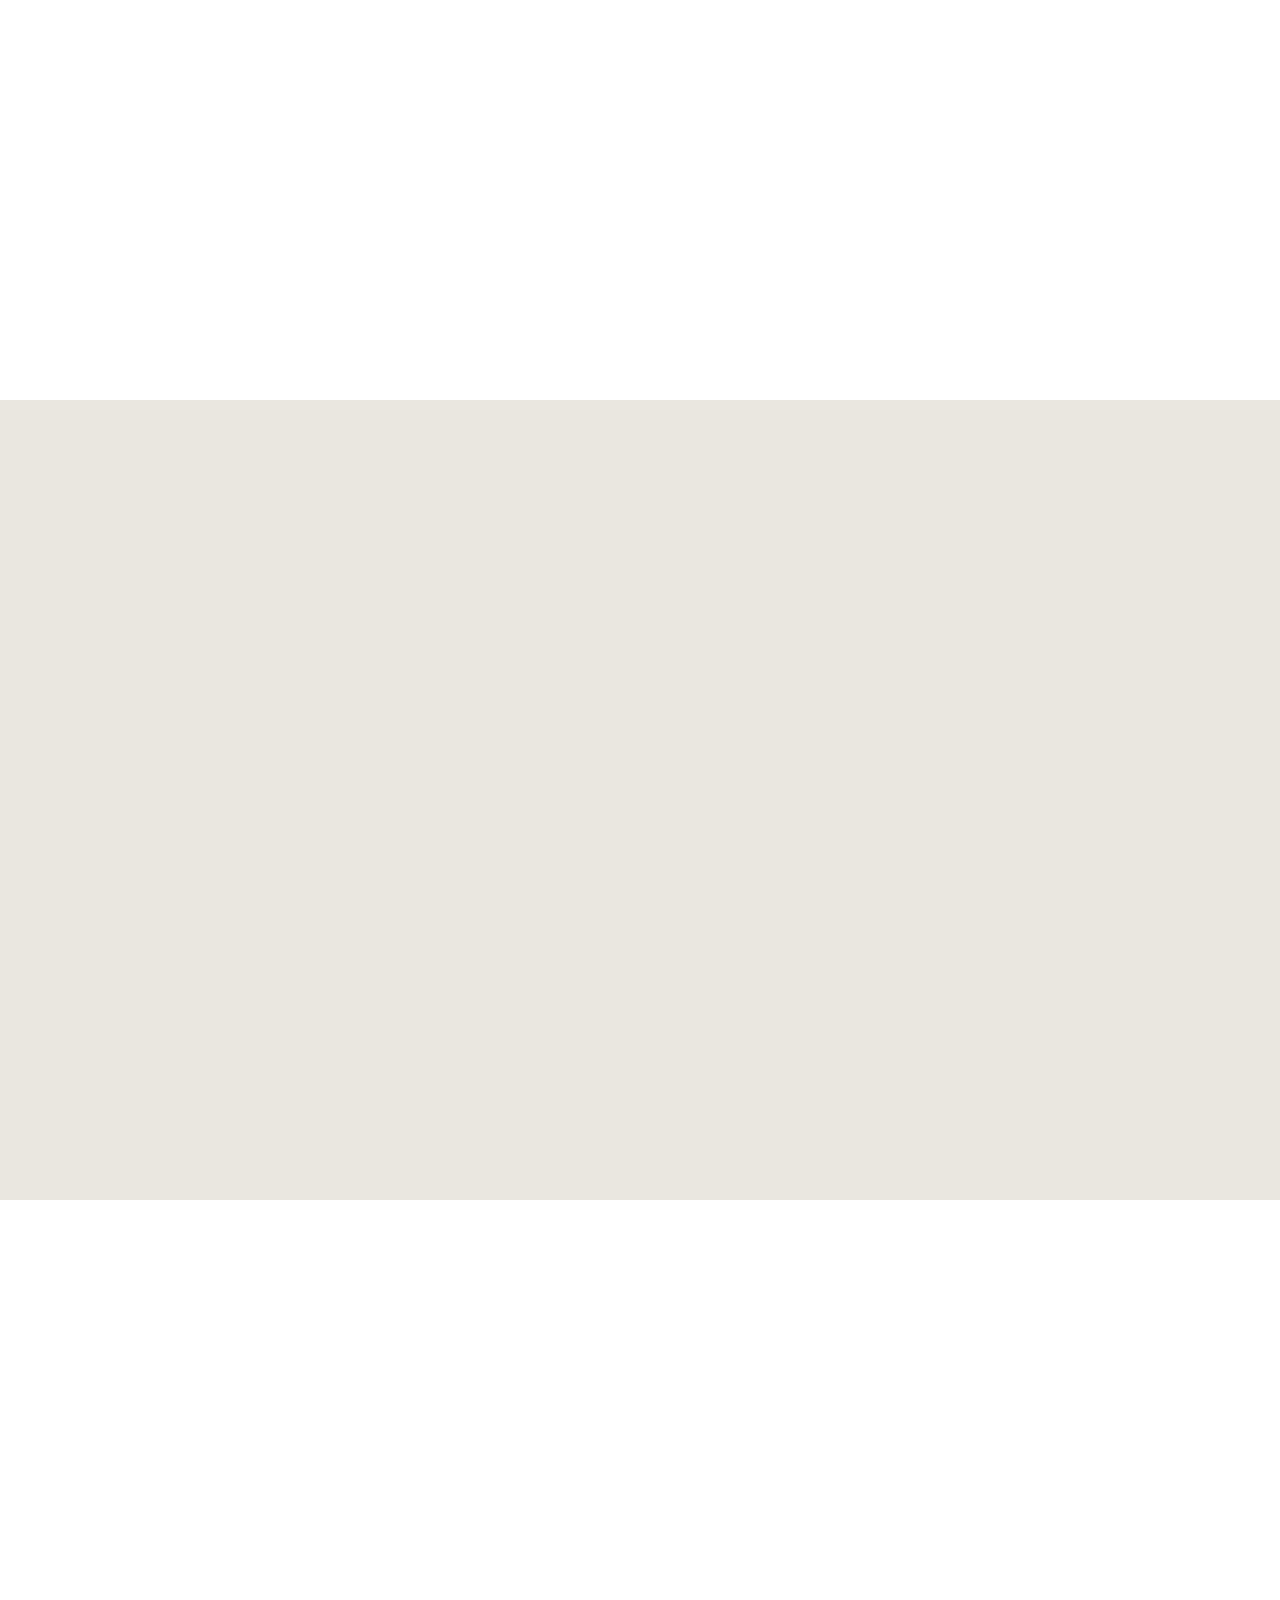
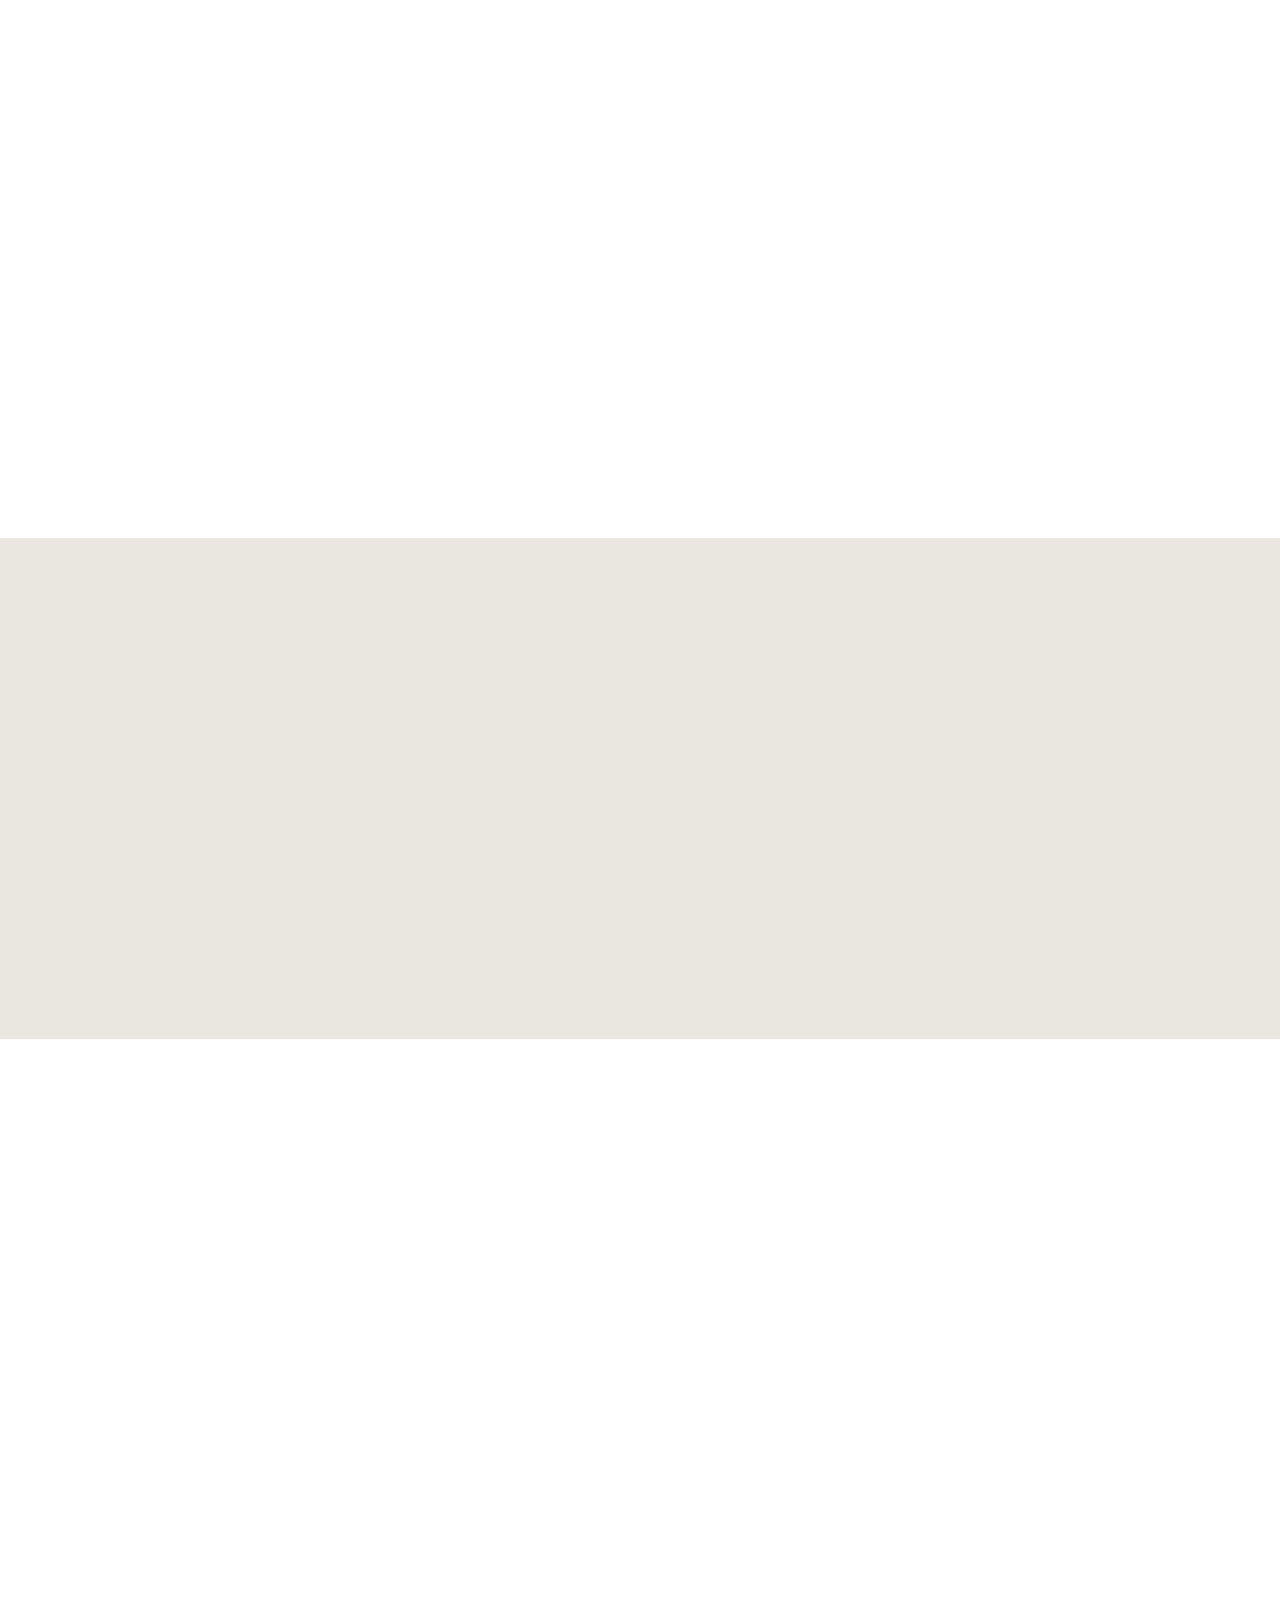
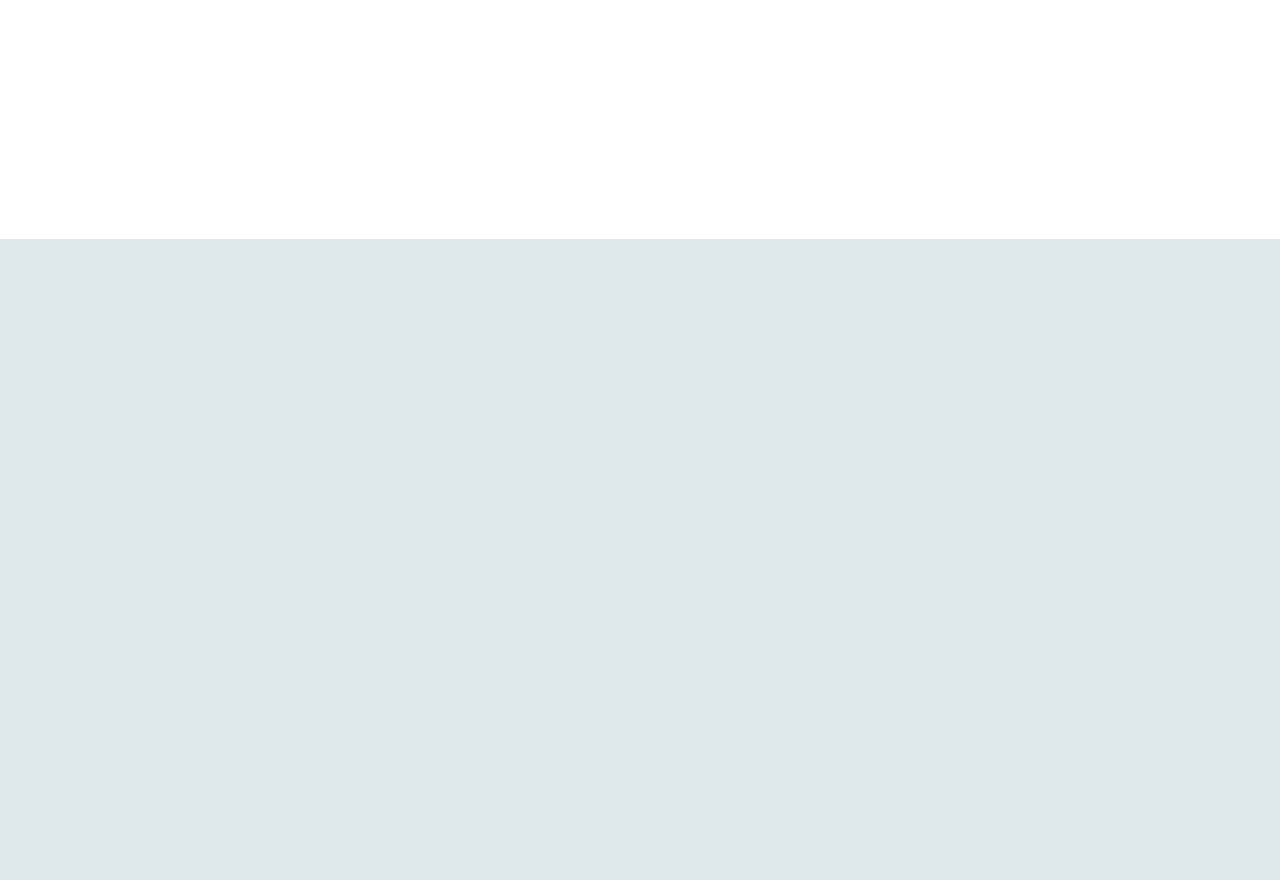
==== commit 0b1f5d6b: "Aggiungi cache busting asset" ====
--- a/index.html
+++ b/index.html
@@ -24,9 +24,9 @@
     <meta name="twitter:description" content="Bio&amp;B Italyke a Viterbo: country house biosostenibile per camere, esperienze e intera location in esclusiva per gruppi, famiglie, ritiri ed eventi.">
     <meta name="twitter:image" content="https://matteo0386.github.io/bio-b-italyke/assets/img/seo/og-bio-b-italyke.jpg">
     <meta name="twitter:image:alt" content="Giardino del Bio&amp;B Italyke nella campagna di Viterbo">
-    <link rel="preload" href="assets/video/italyke-sponsor-hero-poster.jpg" as="image" fetchpriority="high">
+    <link rel="preload" href="assets/video/italyke-sponsor-hero-poster.jpg?v=20260421-ux2" as="image" fetchpriority="high">
     <link rel="icon" href="assets/img/logo.png" type="image/png">
-    <link rel="stylesheet" href="assets/css/styles.css">
+    <link rel="stylesheet" href="assets/css/styles.css?v=20260421-ux2">
     <script type="application/ld+json">
 {
   "@context": "https://schema.org",
@@ -130,7 +130,7 @@
   ]
 }
     </script>
-    <script src="assets/js/main.js" defer></script>
+    <script src="assets/js/main.js?v=20260421-ux2" defer></script>
   </head>
   <body>
     <a class="skip-link" href="#main">Salta al contenuto</a>
@@ -173,9 +173,9 @@
     <main id="main">
       <section class="hero" aria-label="Bio&amp;B Italyke">
         <div class="hero-video" aria-hidden="true">
-          <video class="hero__video" autoplay muted loop playsinline preload="none" poster="assets/video/italyke-sponsor-hero-poster.jpg" data-hero-video>
-            <source data-src="assets/video/italyke-sponsor-mobile-web.mp4" type="video/mp4" media="(max-width: 760px)">
-            <source data-src="assets/video/italyke-sponsor-hero-web.mp4" type="video/mp4">
+          <video class="hero__video" autoplay muted loop playsinline preload="none" poster="assets/video/italyke-sponsor-hero-poster.jpg?v=20260421-ux2" data-hero-video>
+            <source data-src="assets/video/italyke-sponsor-mobile-web.mp4?v=20260421-ux2" type="video/mp4" media="(max-width: 760px)">
+            <source data-src="assets/video/italyke-sponsor-hero-web.mp4?v=20260421-ux2" type="video/mp4">
           </video>
         </div>
         <div class="hero__content">
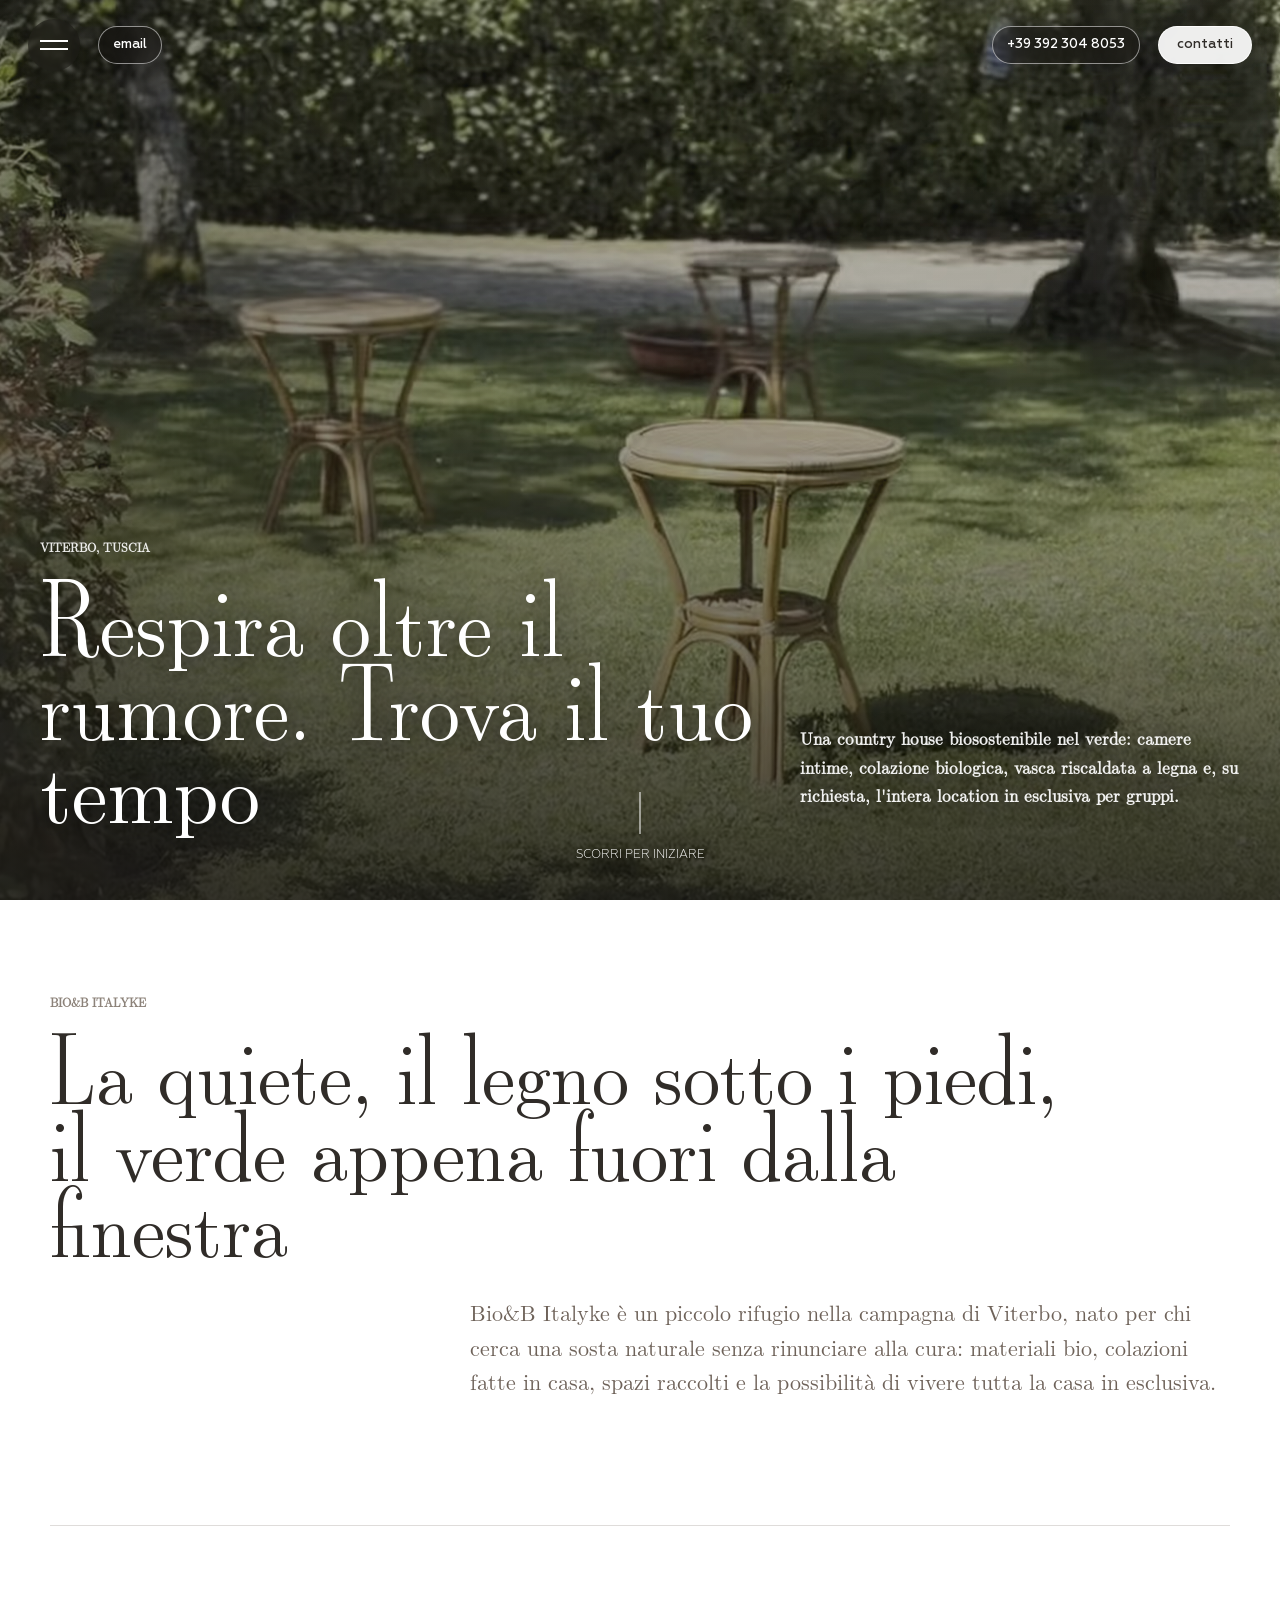
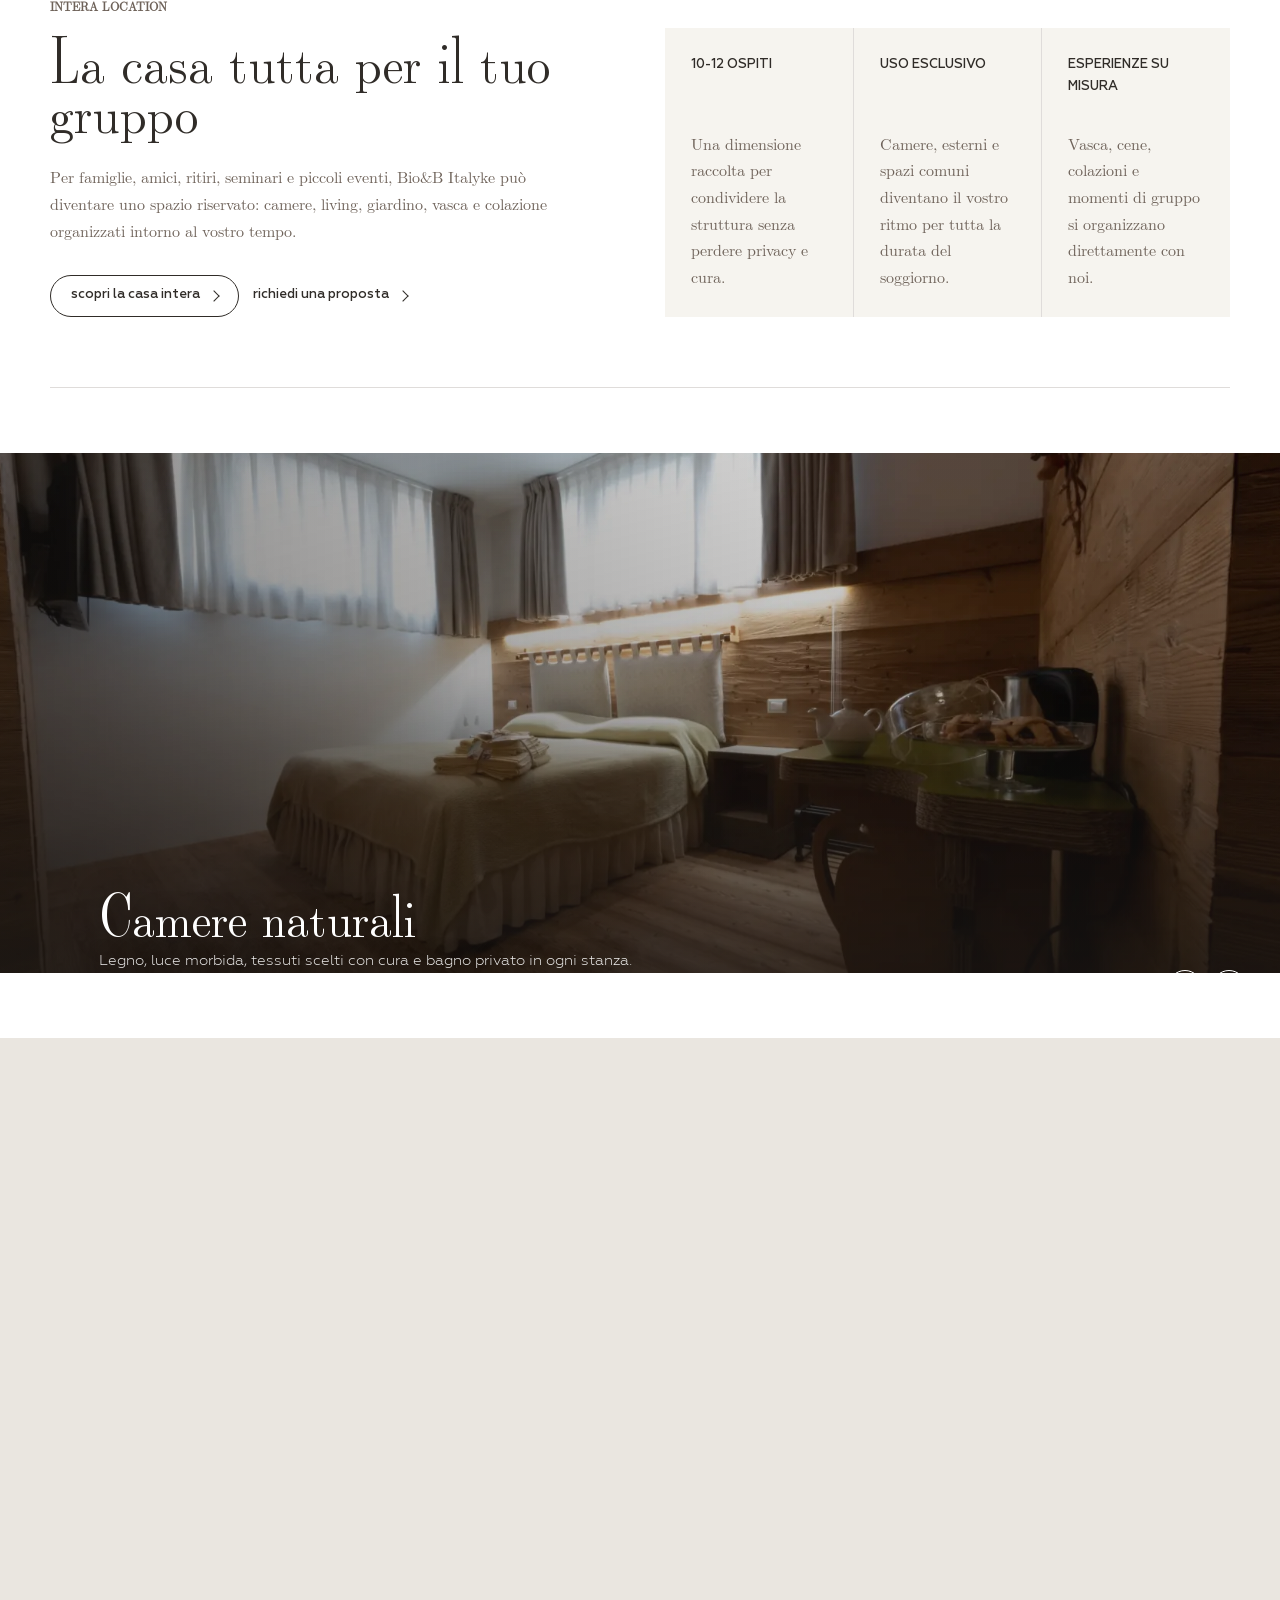
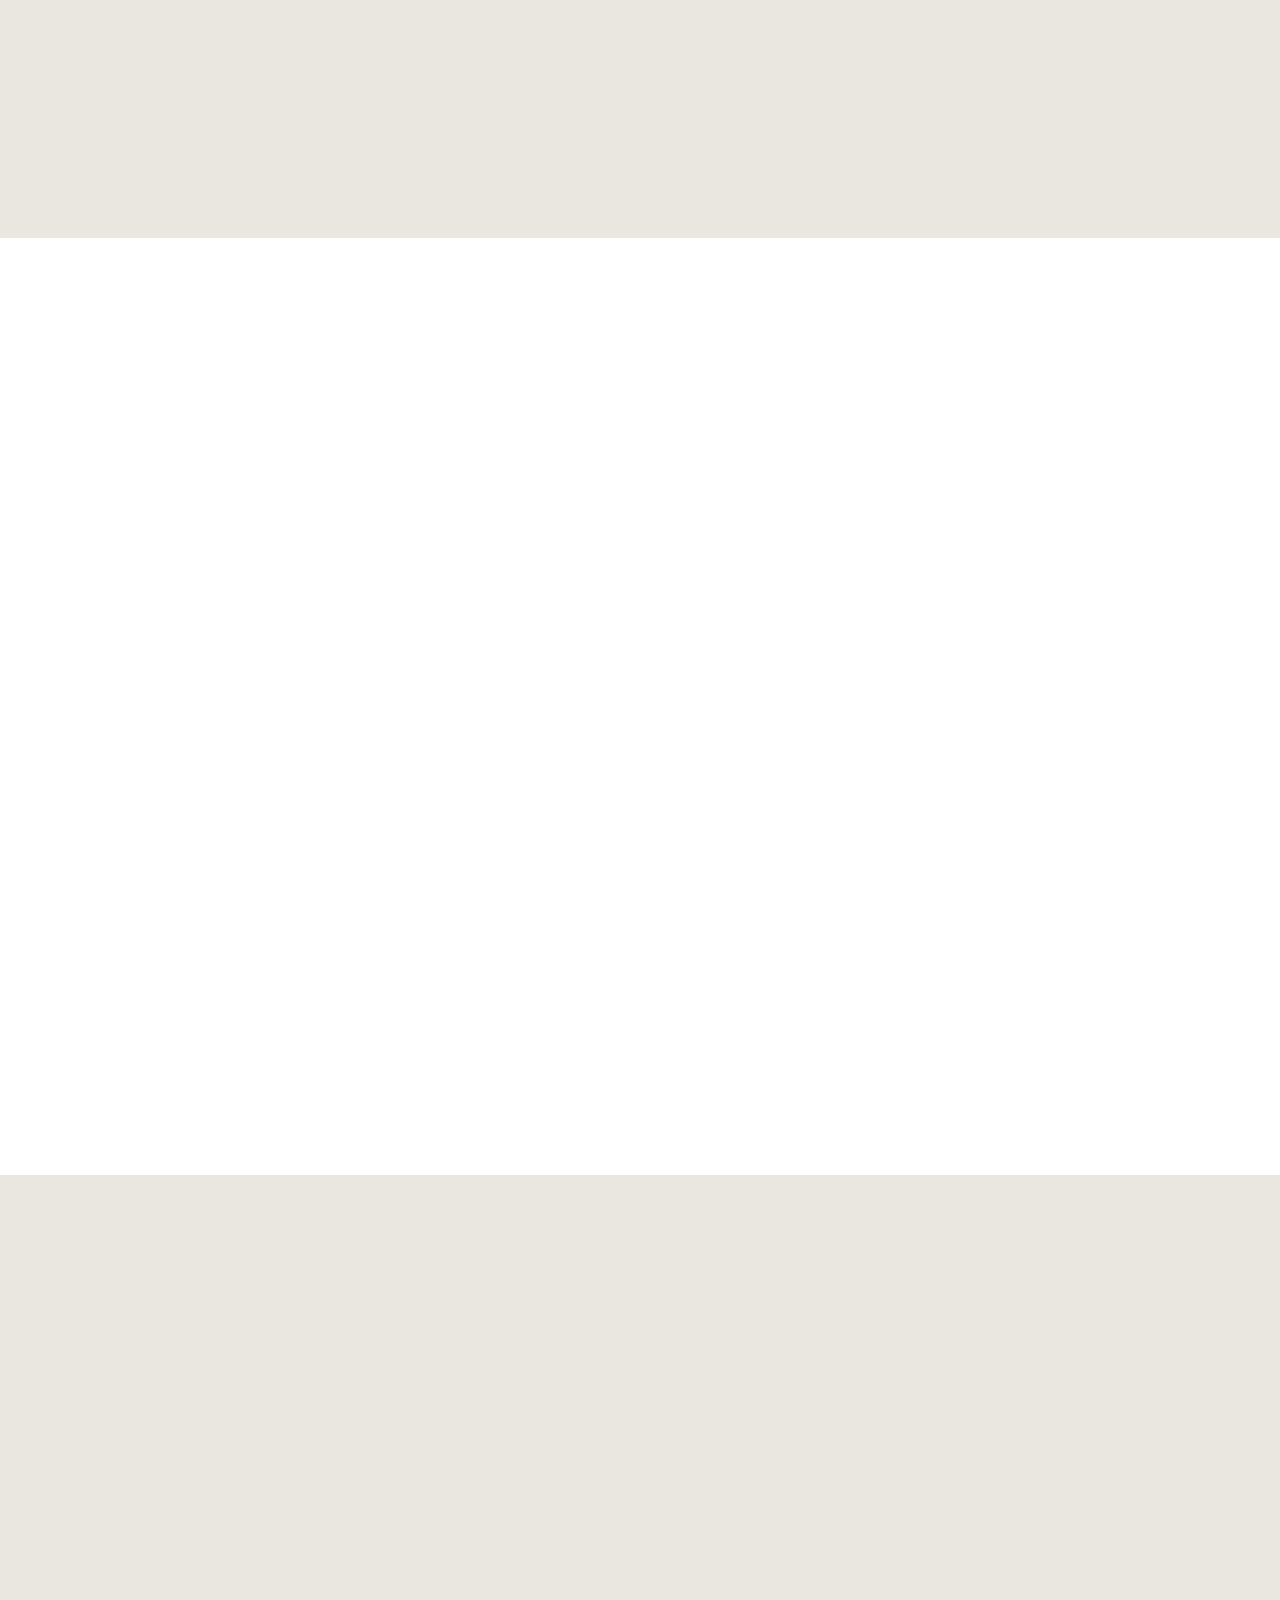
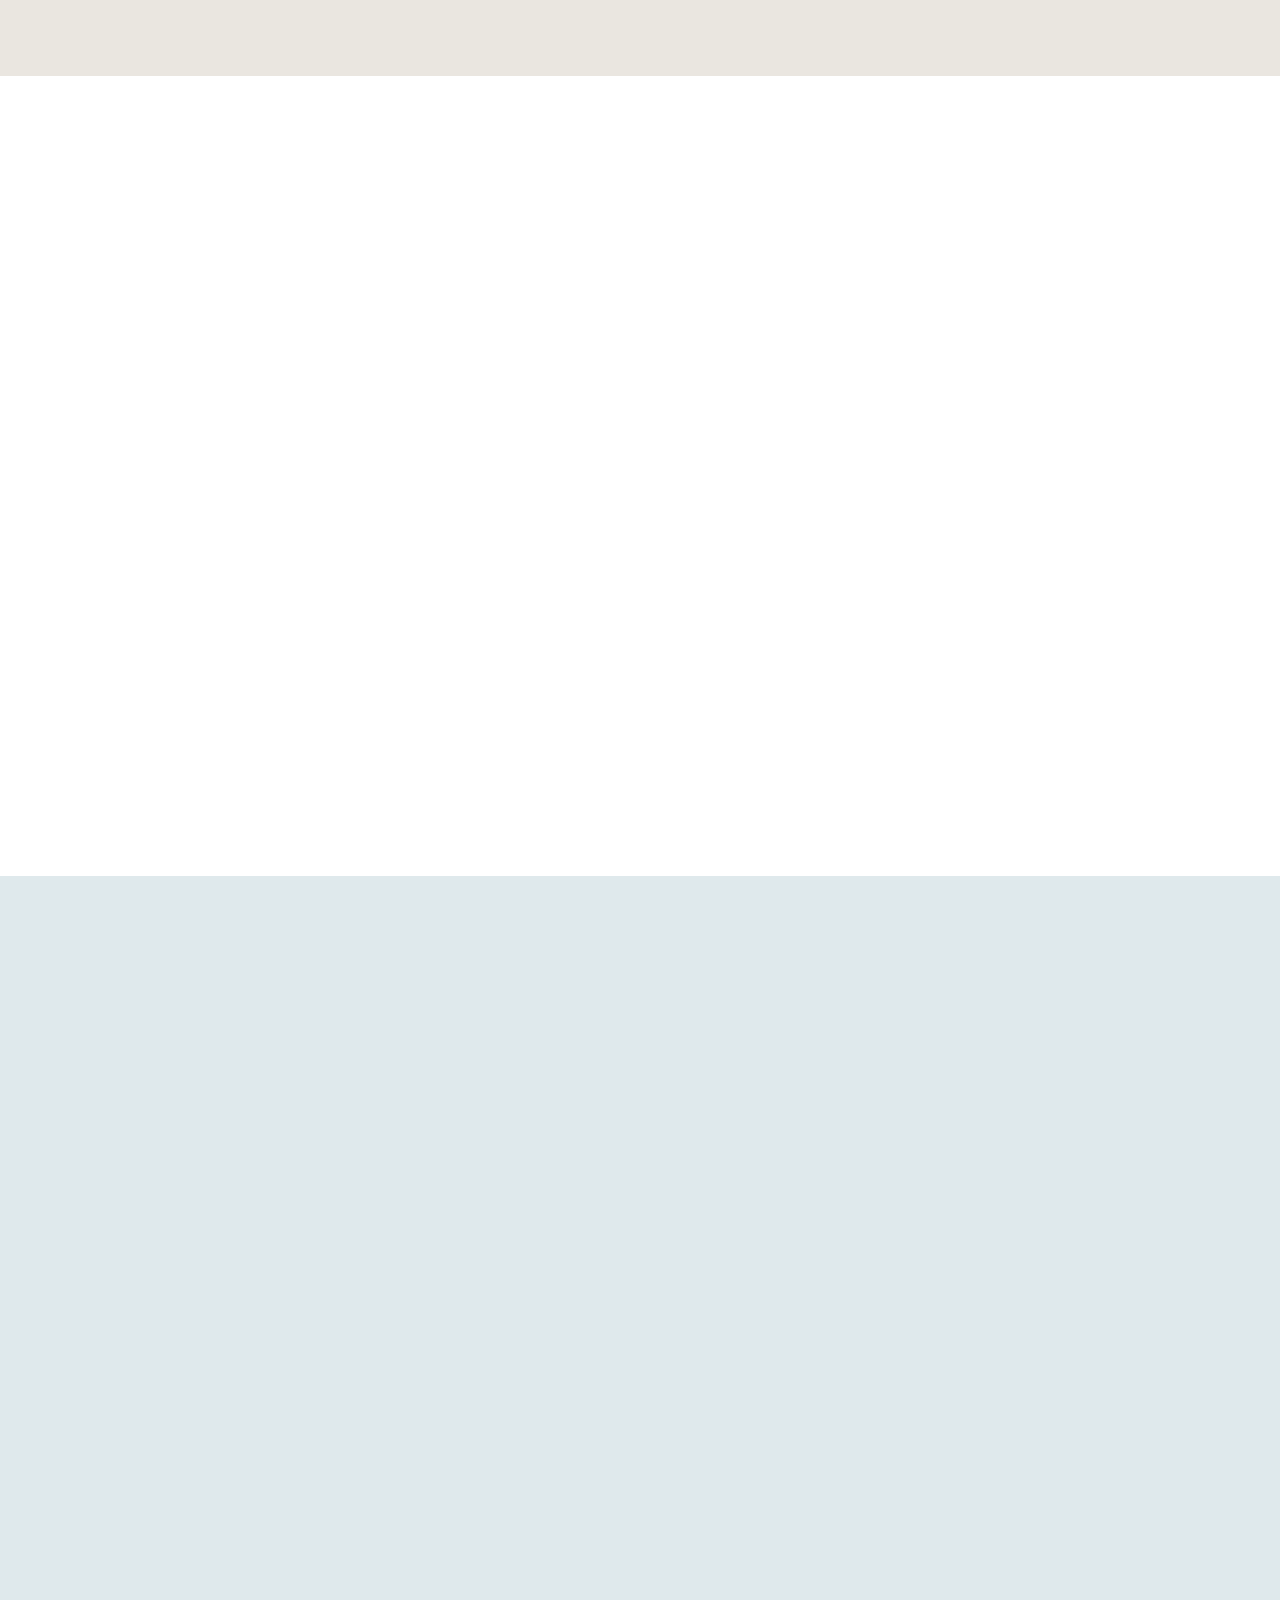
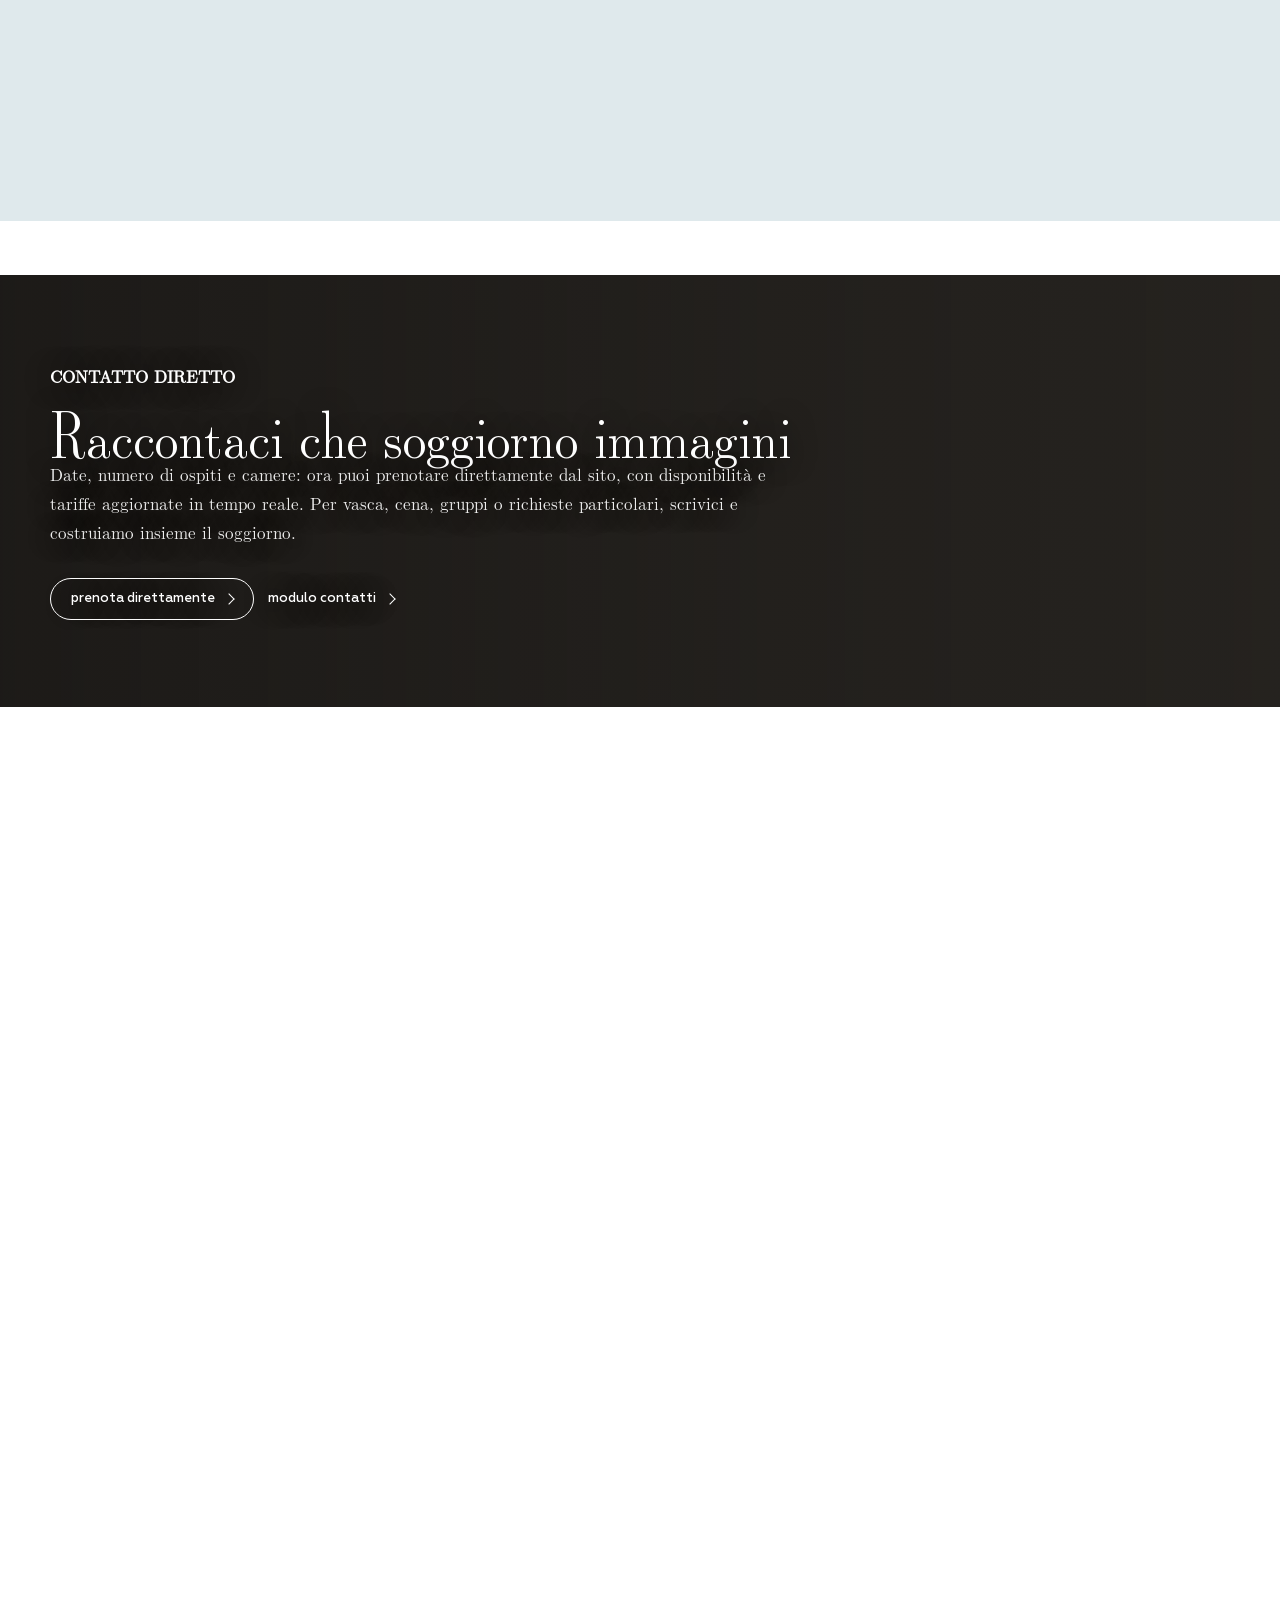
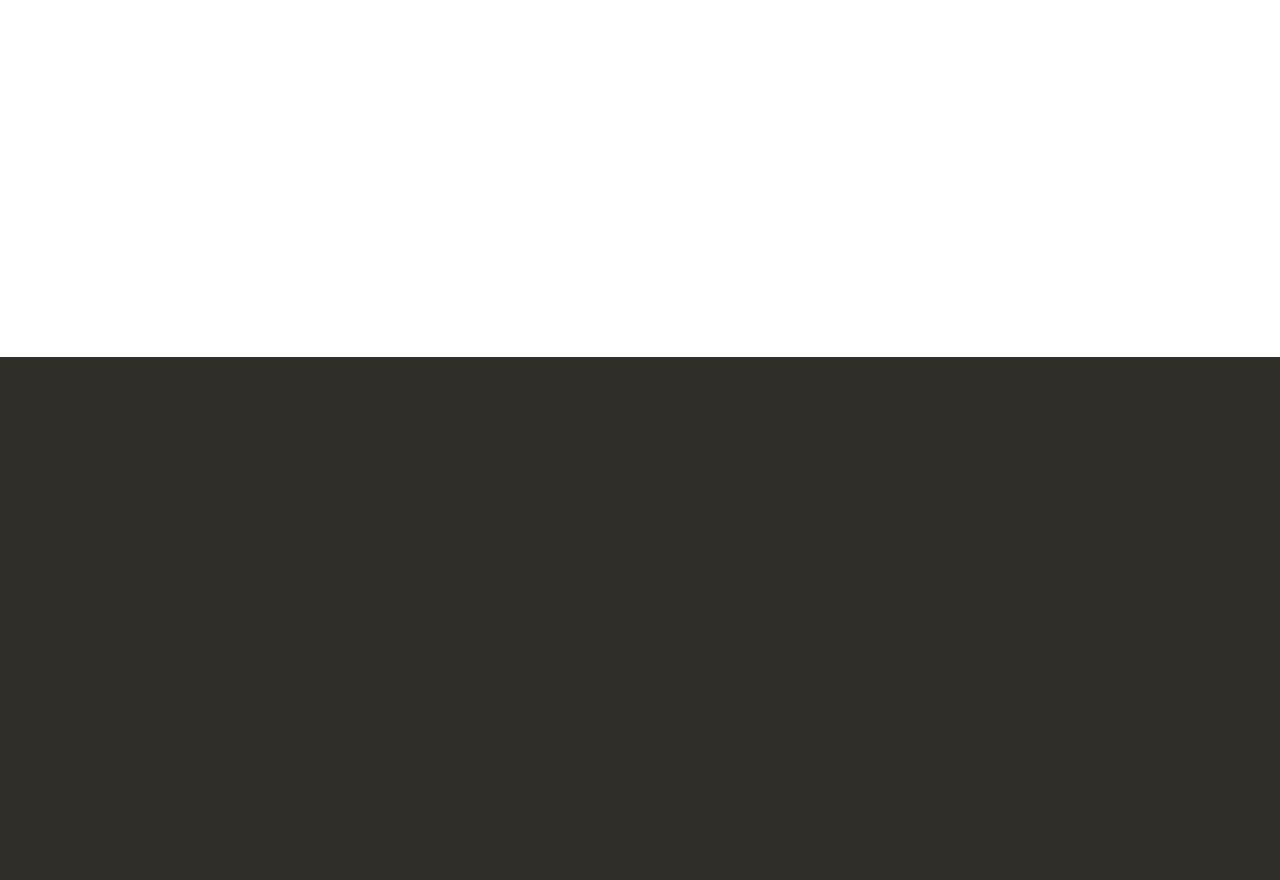
==== commit 291505bc: "Mantieni header booking bianco" ====
--- a/index.html
+++ b/index.html
@@ -24,9 +24,9 @@
     <meta name="twitter:description" content="Bio&amp;B Italyke a Viterbo: country house biosostenibile per camere, esperienze e intera location in esclusiva per gruppi, famiglie, ritiri ed eventi.">
     <meta name="twitter:image" content="https://matteo0386.github.io/bio-b-italyke/assets/img/seo/og-bio-b-italyke.jpg">
     <meta name="twitter:image:alt" content="Giardino del Bio&amp;B Italyke nella campagna di Viterbo">
-    <link rel="preload" href="assets/video/italyke-sponsor-hero-poster.jpg?v=20260421-ux2" as="image" fetchpriority="high">
+    <link rel="preload" href="assets/video/italyke-sponsor-hero-poster.jpg?v=20260421-booking-white" as="image" fetchpriority="high">
     <link rel="icon" href="assets/img/logo.png" type="image/png">
-    <link rel="stylesheet" href="assets/css/styles.css?v=20260421-ux2">
+    <link rel="stylesheet" href="assets/css/styles.css?v=20260421-booking-white">
     <script type="application/ld+json">
 {
   "@context": "https://schema.org",
@@ -130,7 +130,7 @@
   ]
 }
     </script>
-    <script src="assets/js/main.js?v=20260421-ux2" defer></script>
+    <script src="assets/js/main.js?v=20260421-booking-white" defer></script>
   </head>
   <body>
     <a class="skip-link" href="#main">Salta al contenuto</a>
@@ -173,9 +173,9 @@
     <main id="main">
       <section class="hero" aria-label="Bio&amp;B Italyke">
         <div class="hero-video" aria-hidden="true">
-          <video class="hero__video" autoplay muted loop playsinline preload="none" poster="assets/video/italyke-sponsor-hero-poster.jpg?v=20260421-ux2" data-hero-video>
-            <source data-src="assets/video/italyke-sponsor-mobile-web.mp4?v=20260421-ux2" type="video/mp4" media="(max-width: 760px)">
-            <source data-src="assets/video/italyke-sponsor-hero-web.mp4?v=20260421-ux2" type="video/mp4">
+          <video class="hero__video" autoplay muted loop playsinline preload="none" poster="assets/video/italyke-sponsor-hero-poster.jpg?v=20260421-booking-white" data-hero-video>
+            <source data-src="assets/video/italyke-sponsor-mobile-web.mp4?v=20260421-booking-white" type="video/mp4" media="(max-width: 760px)">
+            <source data-src="assets/video/italyke-sponsor-hero-web.mp4?v=20260421-booking-white" type="video/mp4">
           </video>
         </div>
         <div class="hero__content">
--- a/assets/css/styles.css
+++ b/assets/css/styles.css
@@ -1531,16 +1531,39 @@
 }
 
 .booking-page:not(.nav-open) .site-header {
-  background: rgba(255, 255, 255, 0.96);
-  color: var(--earth);
-  box-shadow: 0 1px 0 var(--line);
-  backdrop-filter: blur(18px);
+  background: transparent;
+  color: var(--white);
+  box-shadow: none;
+  backdrop-filter: none;
 }
 
 .booking-page:not(.nav-open) .menu-toggle {
-  background: rgba(48, 44, 40, 0.76);
-  color: var(--white);
-  box-shadow: 0 12px 34px rgba(48, 44, 40, 0.18);
+  background: rgba(48, 44, 40, 0.82);
+  color: var(--white);
+  box-shadow: 0 12px 34px rgba(48, 44, 40, 0.22);
+  backdrop-filter: blur(14px);
+}
+
+.booking-page:not(.nav-open) .header-link {
+  min-height: 38px;
+  display: inline-flex;
+  align-items: center;
+  padding: 0 14px;
+  border: 1px solid rgba(255, 255, 255, 0.52);
+  border-radius: 999px;
+  background: rgba(48, 44, 40, 0.72);
+  color: var(--white);
+  box-shadow: 0 10px 32px rgba(48, 44, 40, 0.18);
+  text-shadow: 0 2px 18px rgba(0, 0, 0, 0.45);
+  backdrop-filter: blur(14px);
+}
+
+.booking-page:not(.nav-open) .header-pill {
+  border-color: rgba(255, 255, 255, 0.92);
+  background: rgba(255, 255, 255, 0.92);
+  color: var(--ink);
+  box-shadow: 0 10px 32px rgba(48, 44, 40, 0.18);
+  backdrop-filter: blur(14px);
 }
 
 .booking-section {
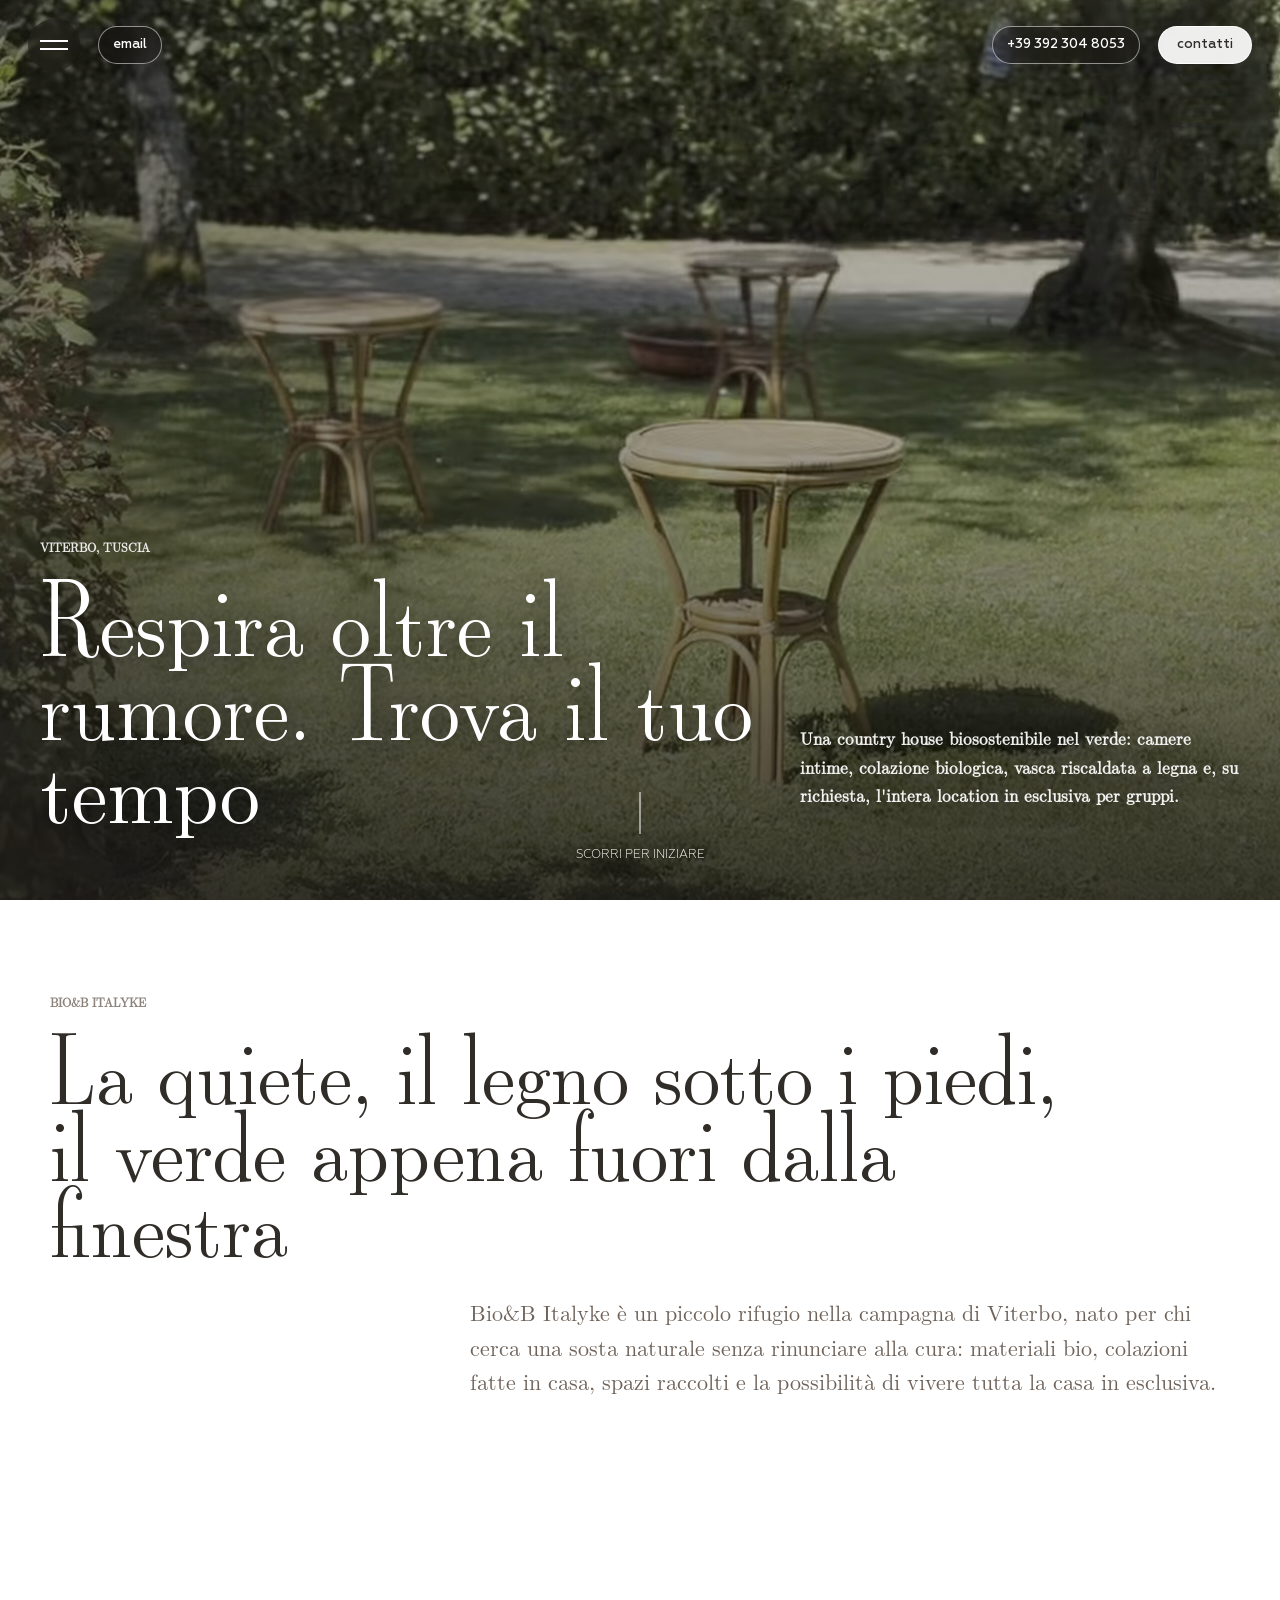
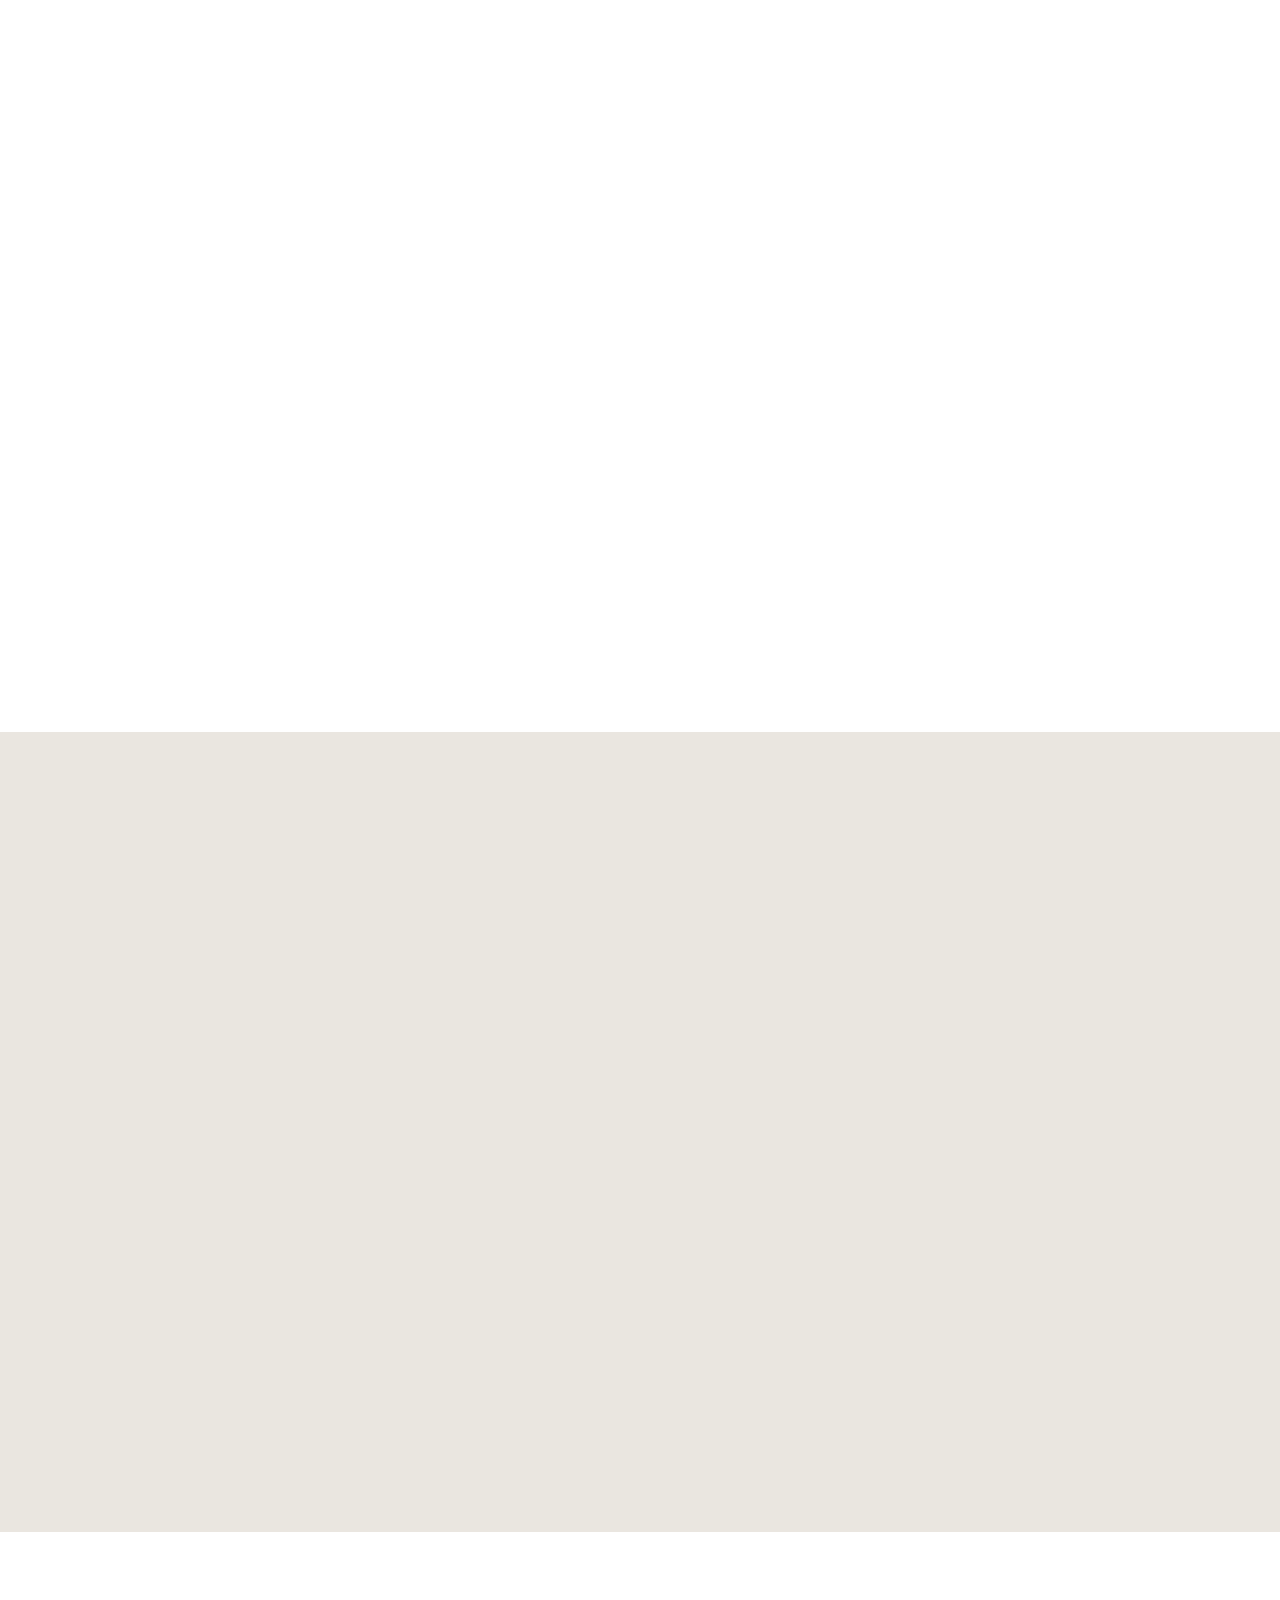
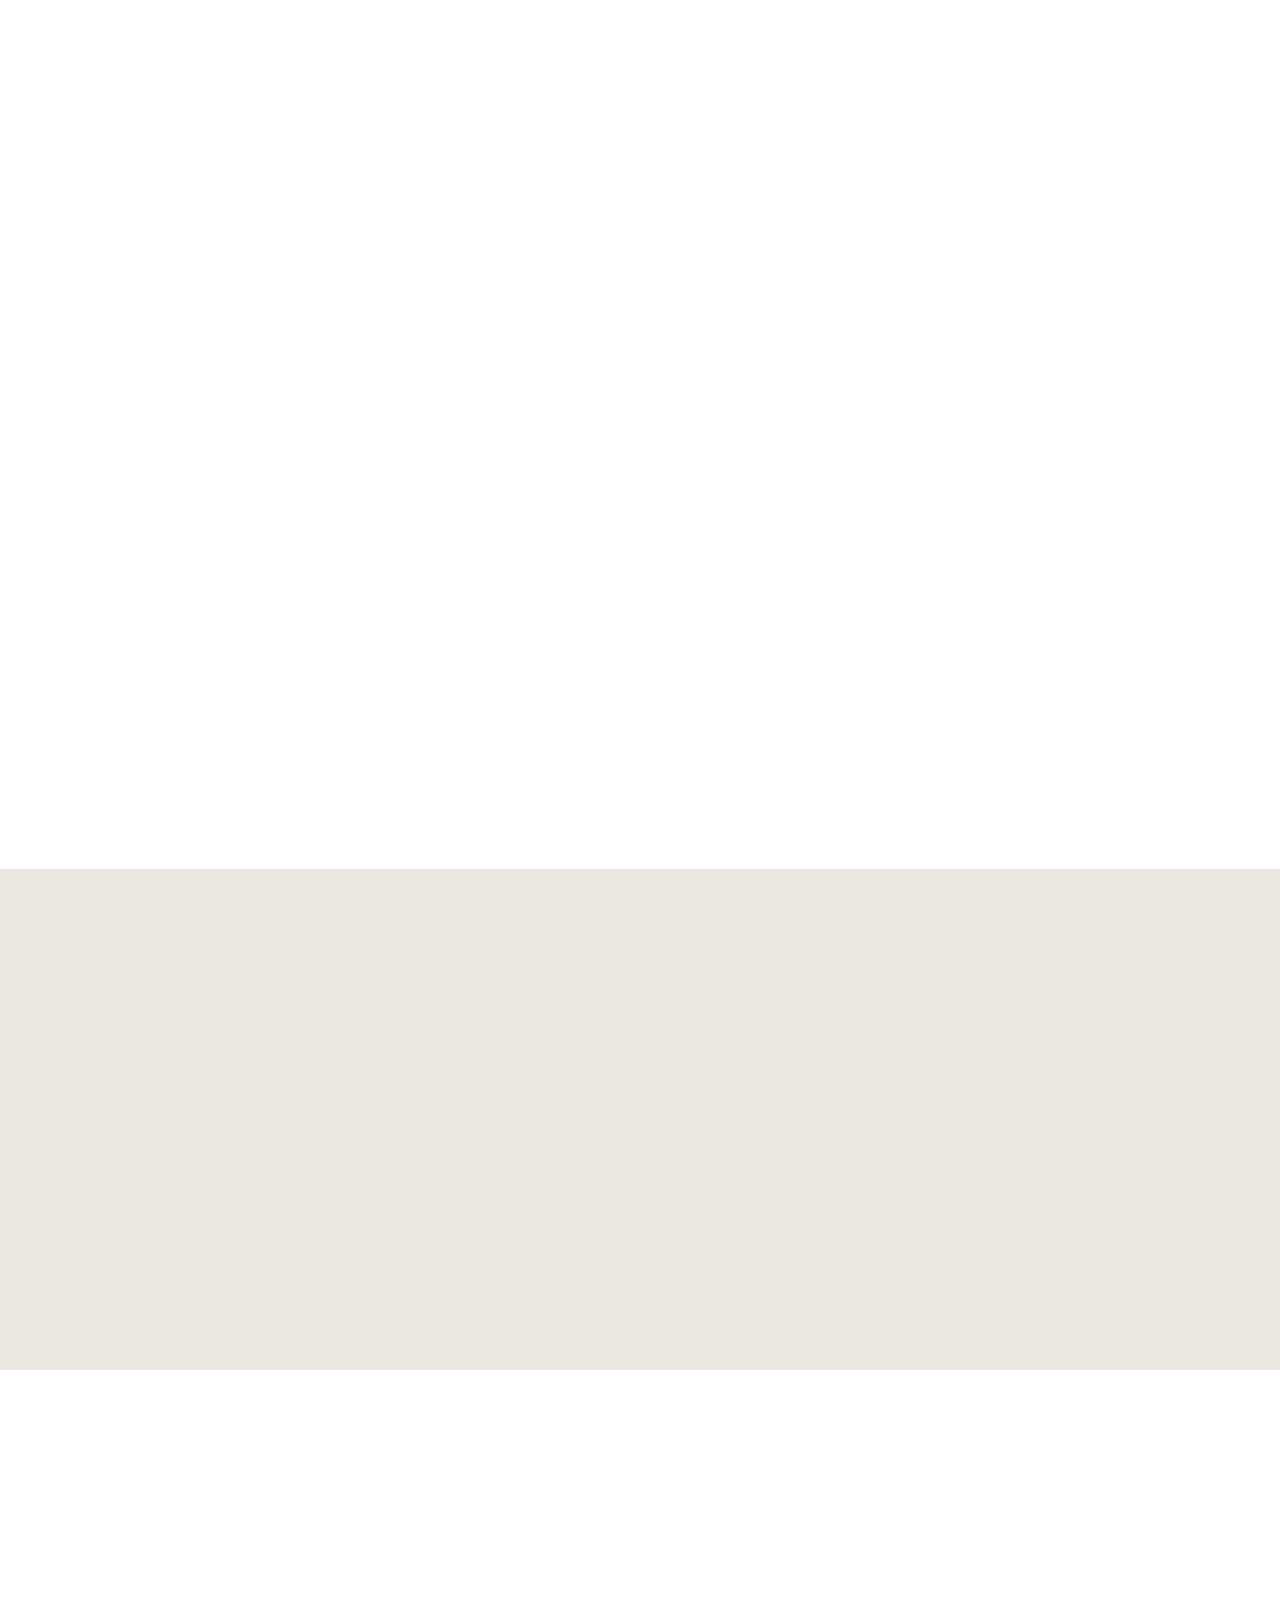
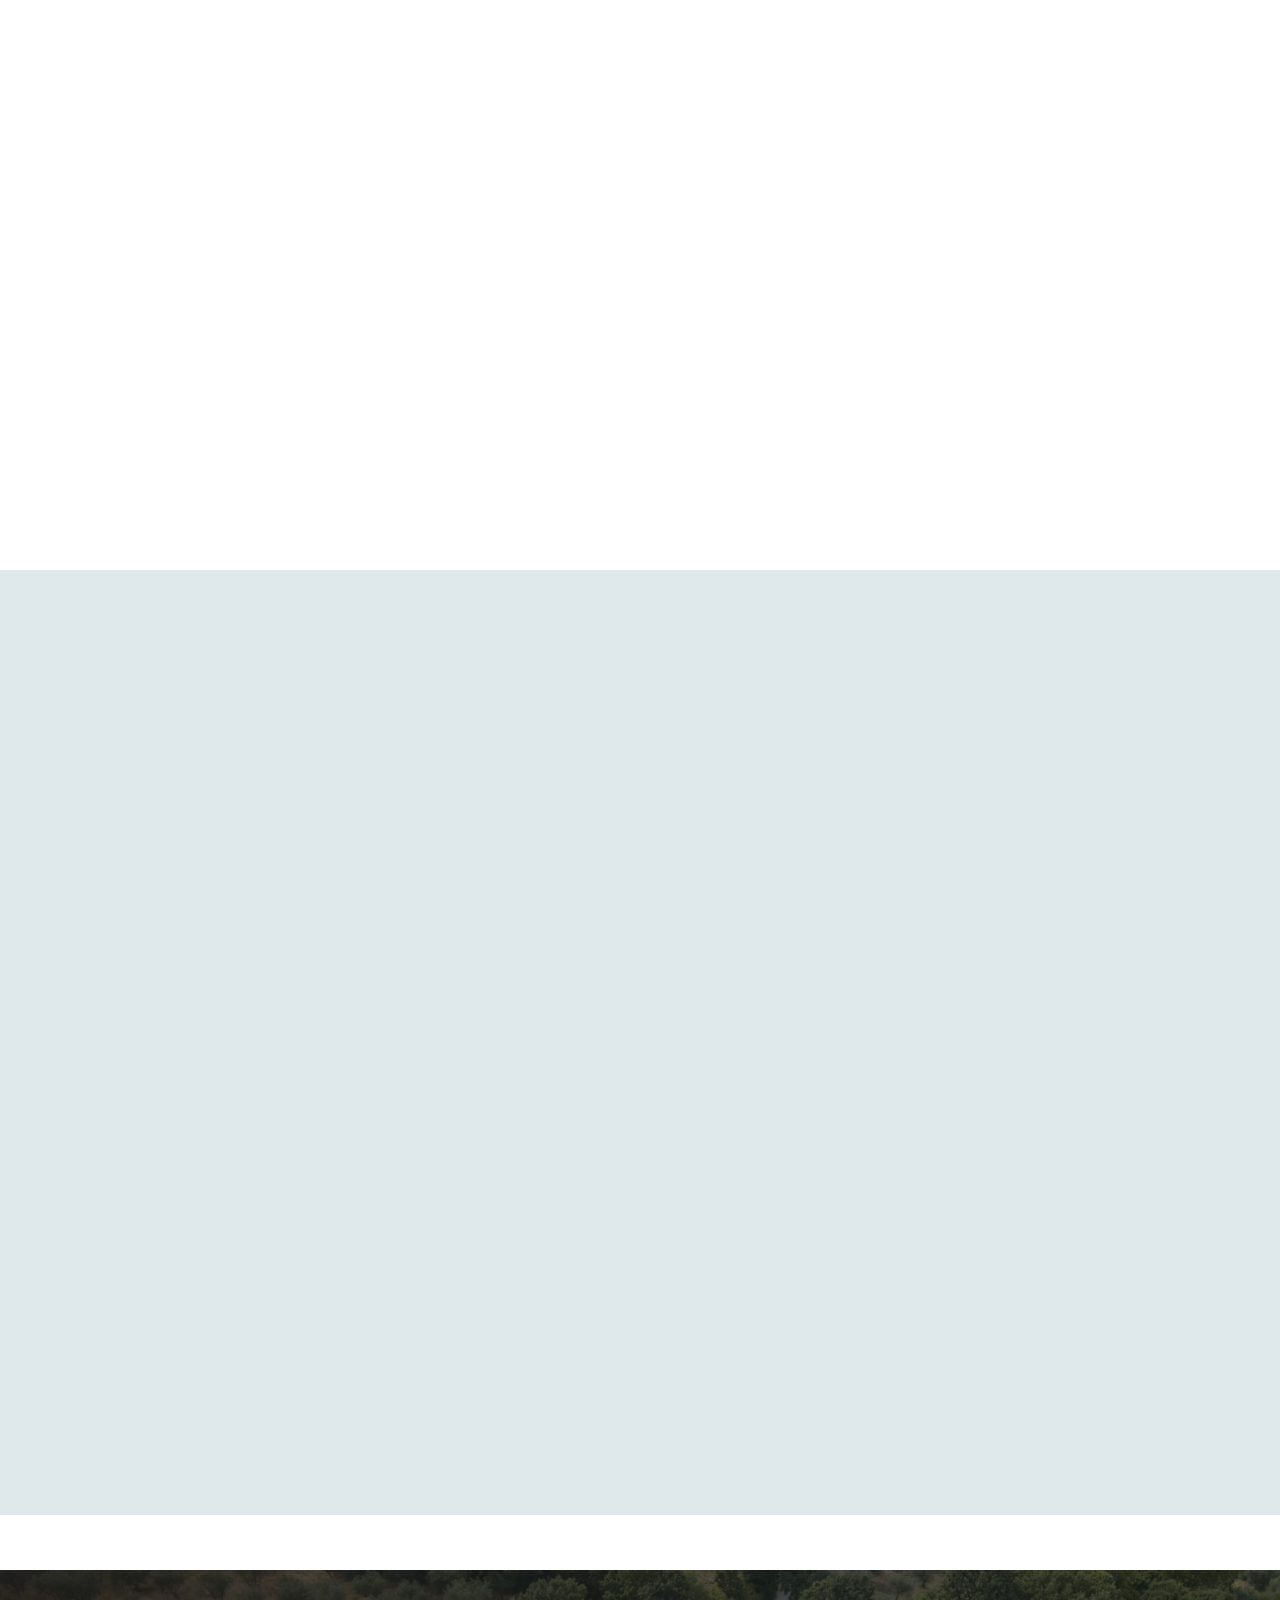
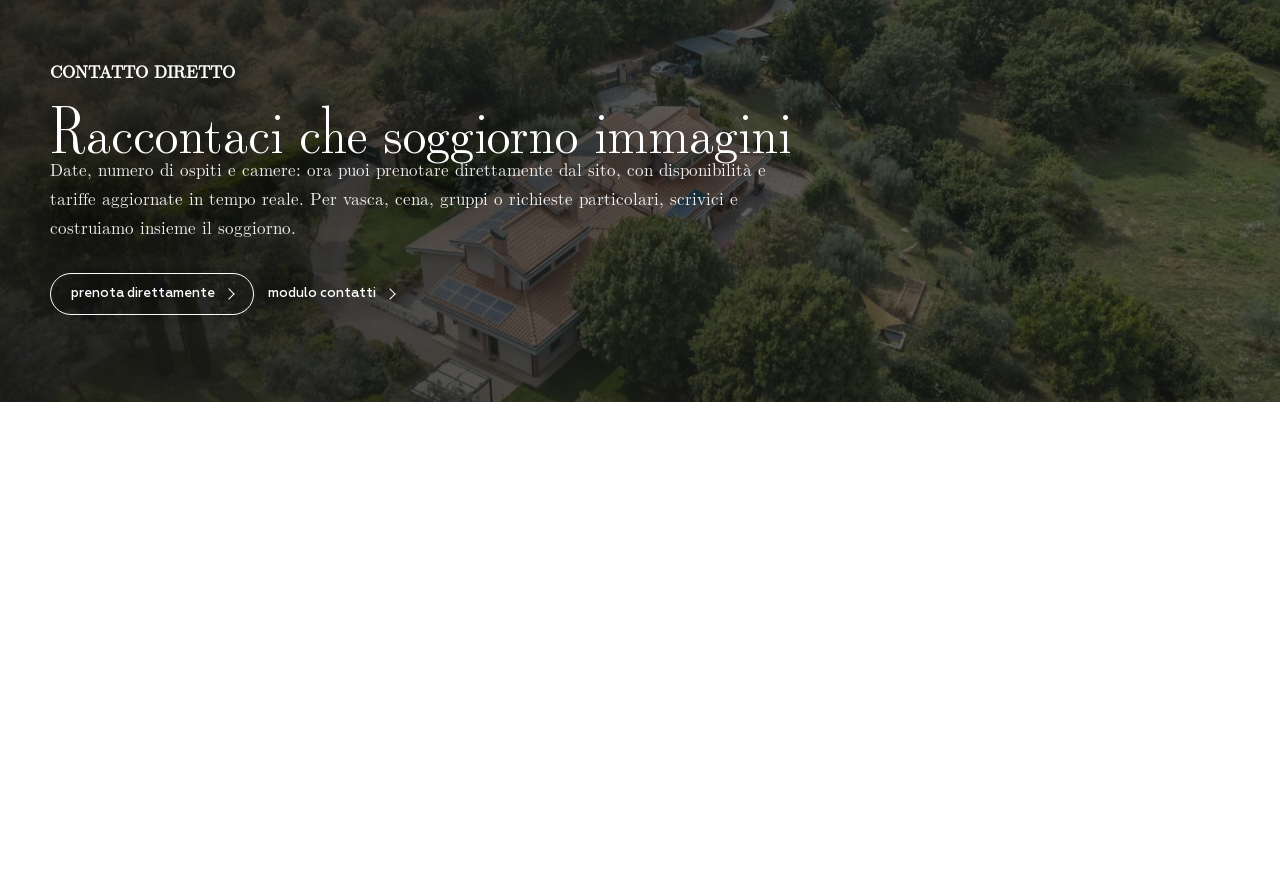
==== commit 3181cdfa: "Rifinisci booking e gallerie mobile" ====
--- a/index.html
+++ b/index.html
@@ -24,9 +24,9 @@
     <meta name="twitter:description" content="Bio&amp;B Italyke a Viterbo: country house biosostenibile per camere, esperienze e intera location in esclusiva per gruppi, famiglie, ritiri ed eventi.">
     <meta name="twitter:image" content="https://matteo0386.github.io/bio-b-italyke/assets/img/seo/og-bio-b-italyke.jpg">
     <meta name="twitter:image:alt" content="Giardino del Bio&amp;B Italyke nella campagna di Viterbo">
-    <link rel="preload" href="assets/video/italyke-sponsor-hero-poster.jpg?v=20260421-booking-white" as="image" fetchpriority="high">
+    <link rel="preload" href="assets/video/italyke-sponsor-hero-poster.jpg?v=20260421-booking-gallery" as="image" fetchpriority="high">
     <link rel="icon" href="assets/img/logo.png" type="image/png">
-    <link rel="stylesheet" href="assets/css/styles.css?v=20260421-booking-white">
+    <link rel="stylesheet" href="assets/css/styles.css?v=20260421-booking-gallery">
     <script type="application/ld+json">
 {
   "@context": "https://schema.org",
@@ -130,7 +130,7 @@
   ]
 }
     </script>
-    <script src="assets/js/main.js?v=20260421-booking-white" defer></script>
+    <script src="assets/js/main.js?v=20260421-booking-gallery" defer></script>
   </head>
   <body>
     <a class="skip-link" href="#main">Salta al contenuto</a>
@@ -173,9 +173,9 @@
     <main id="main">
       <section class="hero" aria-label="Bio&amp;B Italyke">
         <div class="hero-video" aria-hidden="true">
-          <video class="hero__video" autoplay muted loop playsinline preload="none" poster="assets/video/italyke-sponsor-hero-poster.jpg?v=20260421-booking-white" data-hero-video>
-            <source data-src="assets/video/italyke-sponsor-mobile-web.mp4?v=20260421-booking-white" type="video/mp4" media="(max-width: 760px)">
-            <source data-src="assets/video/italyke-sponsor-hero-web.mp4?v=20260421-booking-white" type="video/mp4">
+          <video class="hero__video" autoplay muted loop playsinline preload="none" poster="assets/video/italyke-sponsor-hero-poster.jpg?v=20260421-booking-gallery" data-hero-video>
+            <source data-src="assets/video/italyke-sponsor-mobile-web.mp4?v=20260421-booking-gallery" type="video/mp4" media="(max-width: 760px)">
+            <source data-src="assets/video/italyke-sponsor-hero-web.mp4?v=20260421-booking-gallery" type="video/mp4">
           </video>
         </div>
         <div class="hero__content">
--- a/assets/css/styles.css
+++ b/assets/css/styles.css
@@ -1531,39 +1531,38 @@
 }
 
 .booking-page:not(.nav-open) .site-header {
+  background: rgba(48, 44, 40, 0.94);
+  color: var(--white);
+  box-shadow: 0 1px 0 rgba(255, 255, 255, 0.12);
+  backdrop-filter: blur(18px);
+}
+
+.booking-page:not(.nav-open) .menu-toggle {
   background: transparent;
   color: var(--white);
   box-shadow: none;
   backdrop-filter: none;
-}
-
-.booking-page:not(.nav-open) .menu-toggle {
-  background: rgba(48, 44, 40, 0.82);
-  color: var(--white);
-  box-shadow: 0 12px 34px rgba(48, 44, 40, 0.22);
-  backdrop-filter: blur(14px);
 }
 
 .booking-page:not(.nav-open) .header-link {
   min-height: 38px;
   display: inline-flex;
   align-items: center;
-  padding: 0 14px;
-  border: 1px solid rgba(255, 255, 255, 0.52);
-  border-radius: 999px;
-  background: rgba(48, 44, 40, 0.72);
-  color: var(--white);
-  box-shadow: 0 10px 32px rgba(48, 44, 40, 0.18);
-  text-shadow: 0 2px 18px rgba(0, 0, 0, 0.45);
-  backdrop-filter: blur(14px);
+  padding: 0;
+  border: 0;
+  background: transparent;
+  color: var(--white);
+  box-shadow: none;
+  text-shadow: none;
+  backdrop-filter: none;
 }
 
 .booking-page:not(.nav-open) .header-pill {
-  border-color: rgba(255, 255, 255, 0.92);
-  background: rgba(255, 255, 255, 0.92);
-  color: var(--ink);
-  box-shadow: 0 10px 32px rgba(48, 44, 40, 0.18);
-  backdrop-filter: blur(14px);
+  border-color: rgba(255, 255, 255, 0.7);
+  background: transparent;
+  color: var(--white);
+  box-shadow: none;
+  backdrop-filter: none;
 }
 
 .booking-section {
@@ -2066,20 +2065,20 @@
   }
 
   .gallery-band {
-    display: flex;
-    gap: 12px;
-    margin-inline: -14px;
-    padding: 0 14px 8px;
-    overflow-x: auto;
-    scroll-padding-inline: 14px;
-    scroll-snap-type: x mandatory;
+    display: grid;
+    grid-template-columns: 1fr;
+    gap: 14px;
+    margin-inline: 0;
+    padding: 0;
+    overflow: visible;
+    scroll-snap-type: none;
   }
 
   .gallery-band img,
   .gallery-band img:nth-child(2) {
-    flex: 0 0 78vw;
-    height: 340px;
-    scroll-snap-align: center;
+    width: 100%;
+    height: 300px;
+    scroll-snap-align: none;
   }
 
   .media-slider {
@@ -2191,19 +2190,18 @@
   }
 
   .experience-card {
-    grid-template-rows: 270px auto;
-    flex: 0 0 min(82vw, 360px);
-    scroll-snap-align: center;
+    grid-template-rows: 280px auto;
+    scroll-snap-align: none;
   }
 
   .experience-grid {
-    display: flex;
-    gap: 14px;
-    margin-inline: -14px;
-    padding: 0 14px 8px;
-    overflow-x: auto;
-    scroll-padding-inline: 14px;
-    scroll-snap-type: x mandatory;
+    display: grid;
+    grid-template-columns: 1fr;
+    gap: 18px;
+    margin-inline: 0;
+    padding: 0;
+    overflow: visible;
+    scroll-snap-type: none;
   }
 
   .instagram-head {
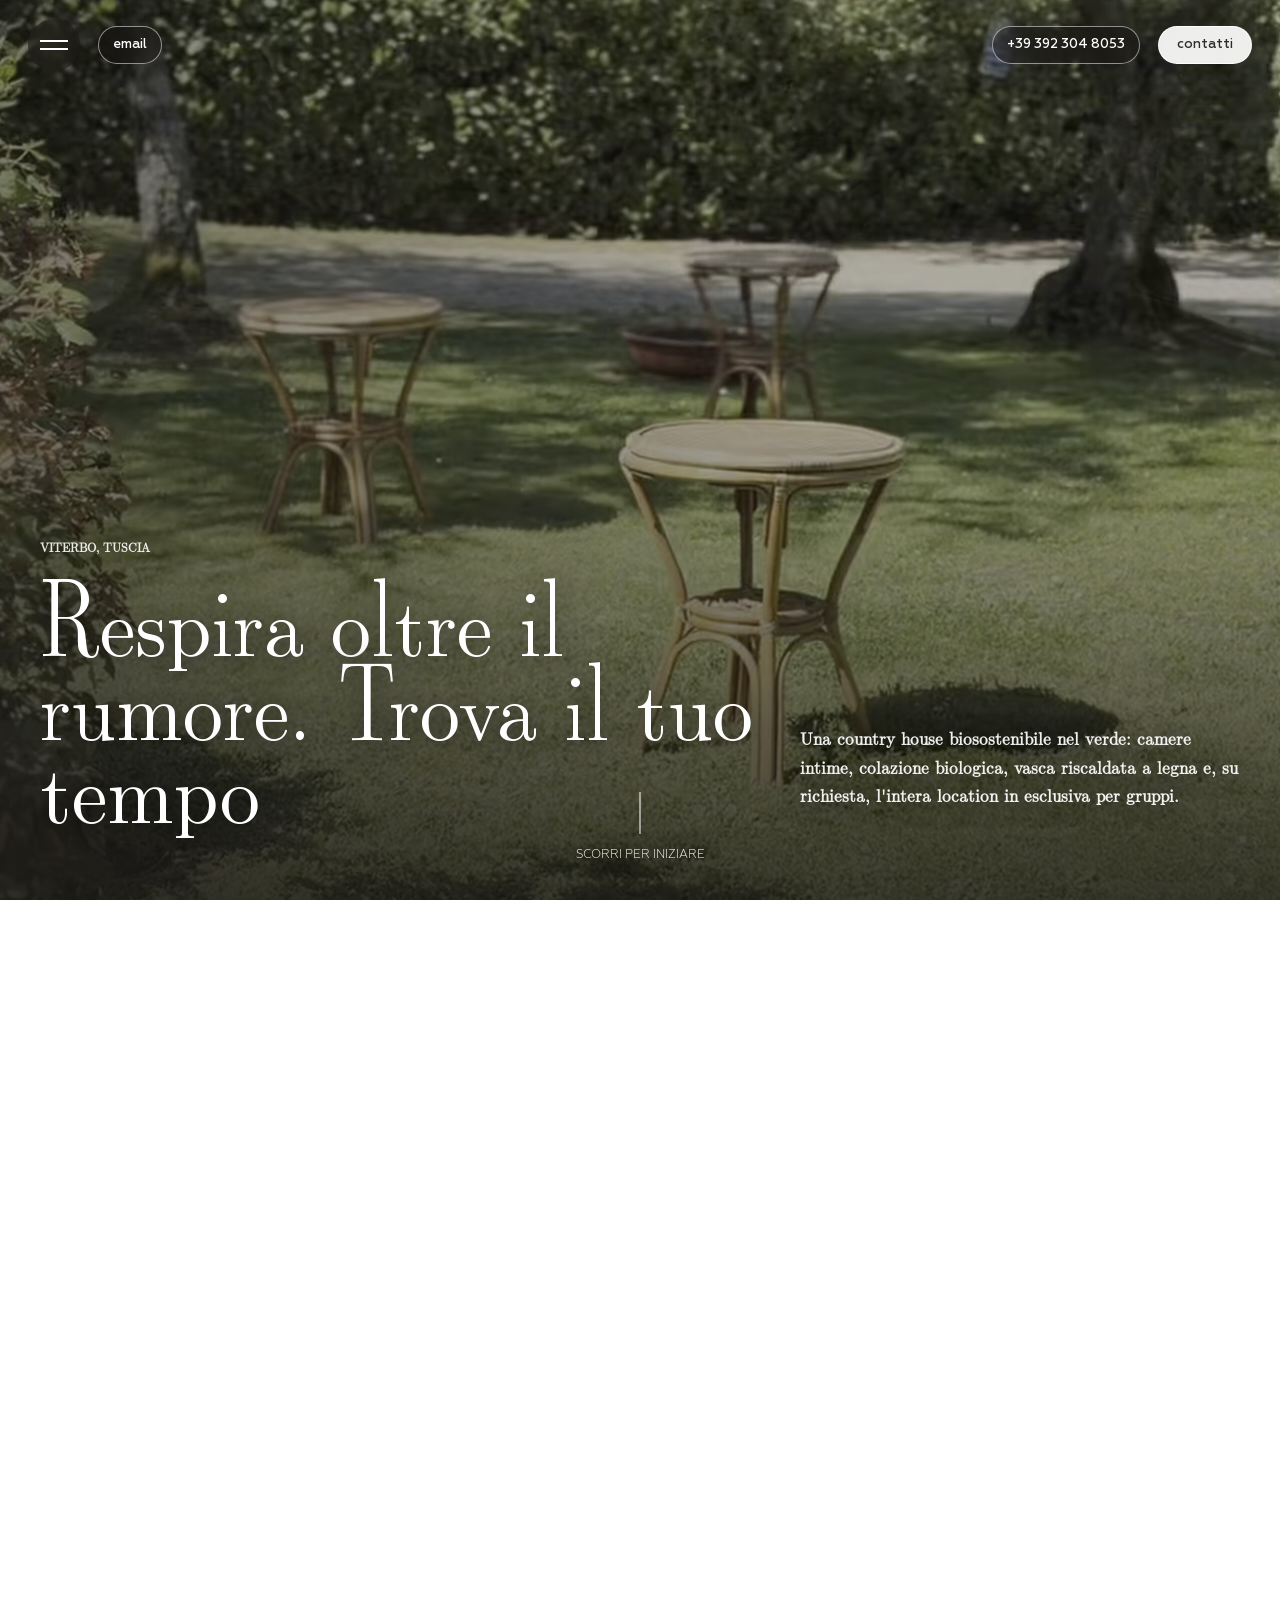
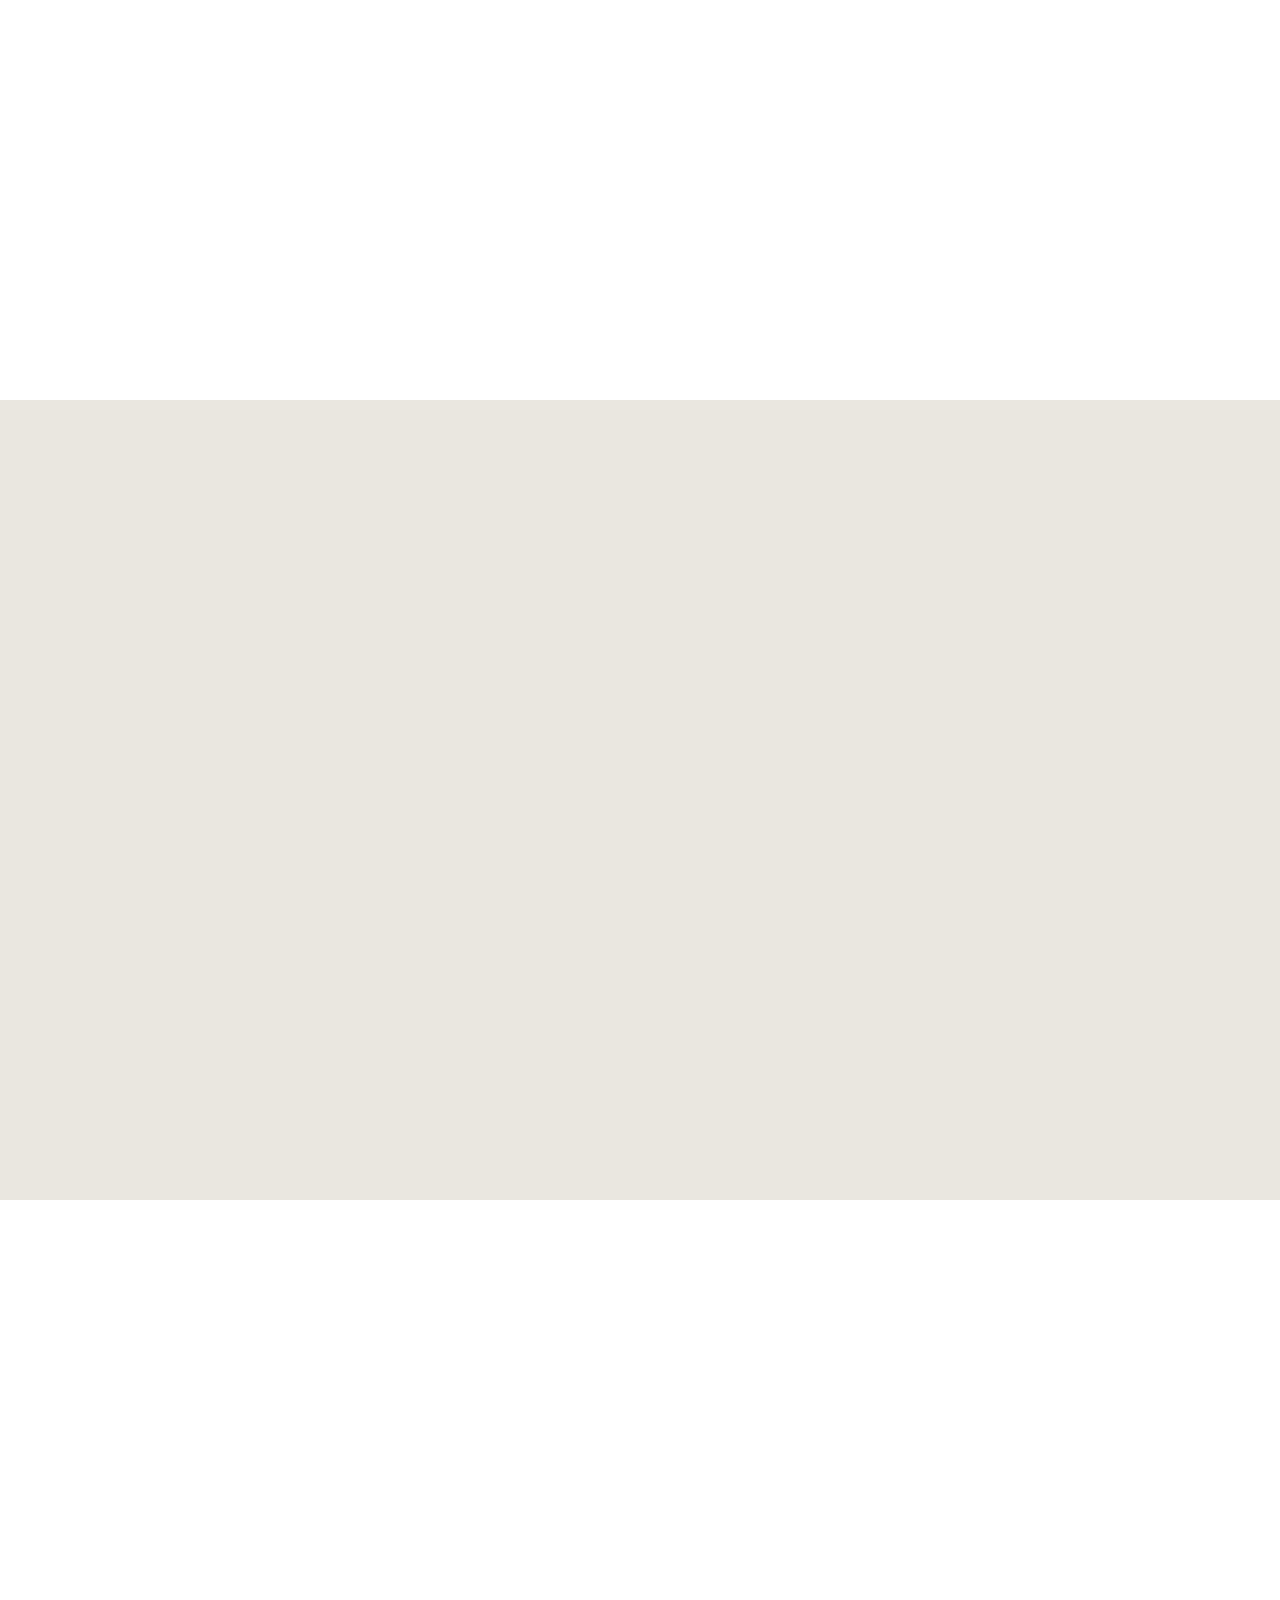
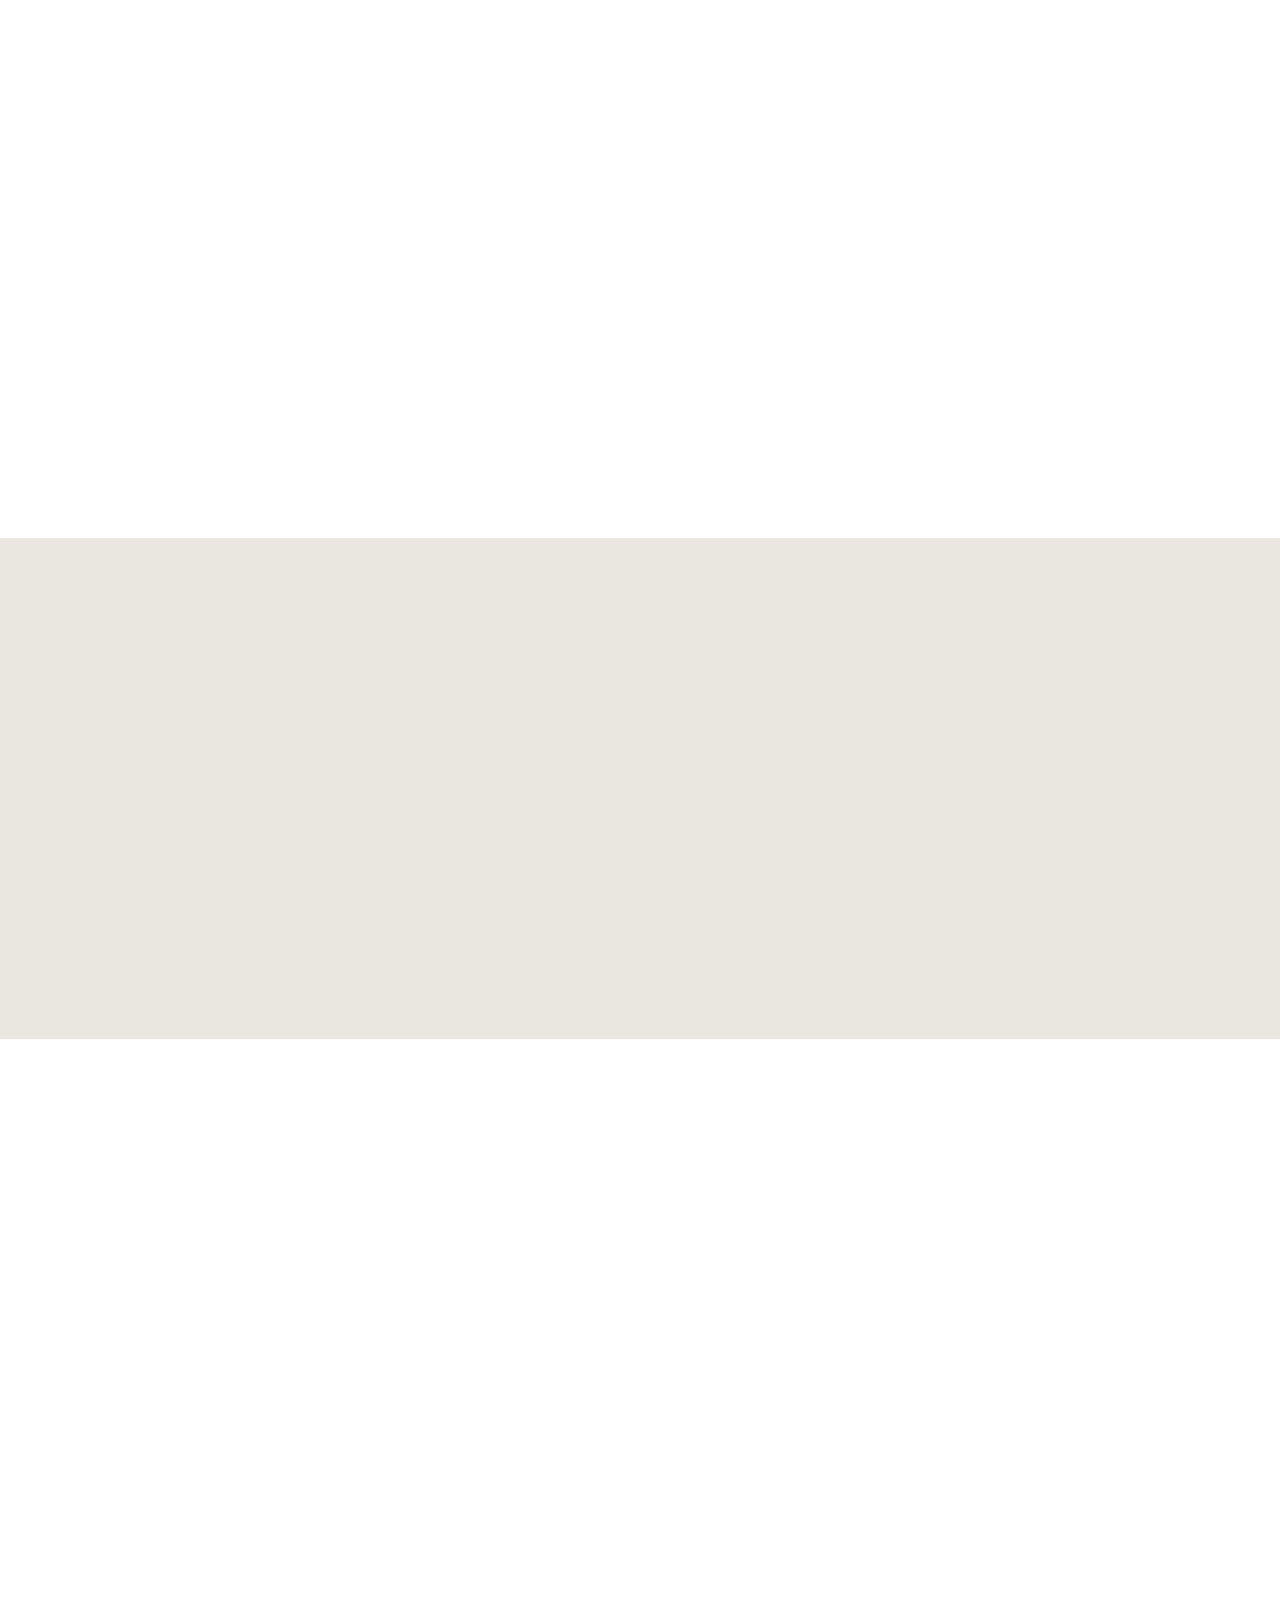
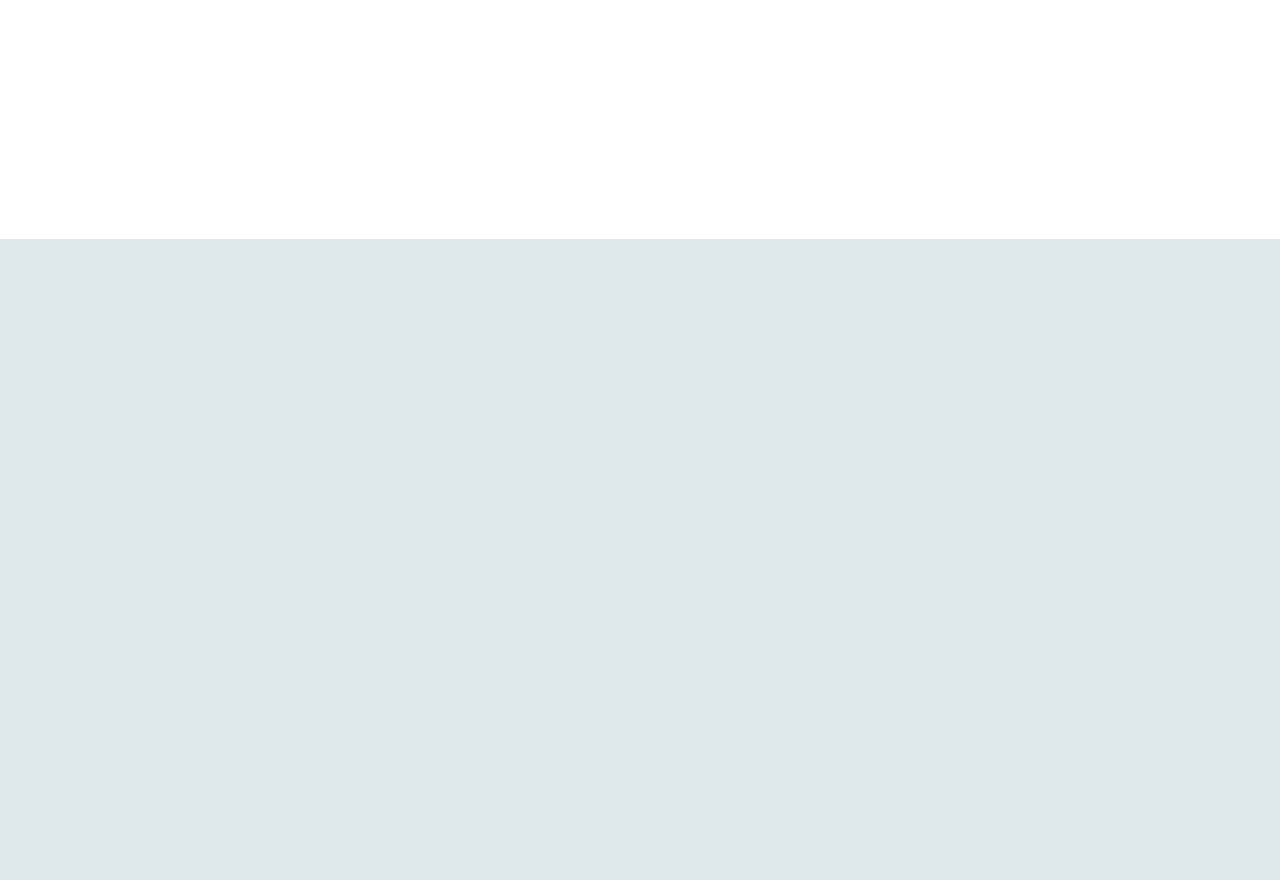
==== commit c580ac1d: "Ottimizza immagini responsive" ====
--- a/index.html
+++ b/index.html
@@ -24,9 +24,9 @@
     <meta name="twitter:description" content="Bio&amp;B Italyke a Viterbo: country house biosostenibile per camere, esperienze e intera location in esclusiva per gruppi, famiglie, ritiri ed eventi.">
     <meta name="twitter:image" content="https://matteo0386.github.io/bio-b-italyke/assets/img/seo/og-bio-b-italyke.jpg">
     <meta name="twitter:image:alt" content="Giardino del Bio&amp;B Italyke nella campagna di Viterbo">
-    <link rel="preload" href="assets/video/italyke-sponsor-hero-poster.jpg?v=20260421-booking-gallery" as="image" fetchpriority="high">
+    <link rel="preload" href="assets/video/italyke-sponsor-hero-poster.jpg?v=20260421-img-srcset" as="image" fetchpriority="high">
     <link rel="icon" href="assets/img/logo.png" type="image/png">
-    <link rel="stylesheet" href="assets/css/styles.css?v=20260421-booking-gallery">
+    <link rel="stylesheet" href="assets/css/styles.css?v=20260421-img-srcset">
     <script type="application/ld+json">
 {
   "@context": "https://schema.org",
@@ -130,7 +130,7 @@
   ]
 }
     </script>
-    <script src="assets/js/main.js?v=20260421-booking-gallery" defer></script>
+    <script src="assets/js/main.js?v=20260421-img-srcset" defer></script>
   </head>
   <body>
     <a class="skip-link" href="#main">Salta al contenuto</a>
@@ -173,9 +173,9 @@
     <main id="main">
       <section class="hero" aria-label="Bio&amp;B Italyke">
         <div class="hero-video" aria-hidden="true">
-          <video class="hero__video" autoplay muted loop playsinline preload="none" poster="assets/video/italyke-sponsor-hero-poster.jpg?v=20260421-booking-gallery" data-hero-video>
-            <source data-src="assets/video/italyke-sponsor-mobile-web.mp4?v=20260421-booking-gallery" type="video/mp4" media="(max-width: 760px)">
-            <source data-src="assets/video/italyke-sponsor-hero-web.mp4?v=20260421-booking-gallery" type="video/mp4">
+          <video class="hero__video" autoplay muted loop playsinline preload="none" poster="assets/video/italyke-sponsor-hero-poster.jpg?v=20260421-img-srcset" data-hero-video>
+            <source data-src="assets/video/italyke-sponsor-mobile-web.mp4?v=20260421-img-srcset" type="video/mp4" media="(max-width: 760px)">
+            <source data-src="assets/video/italyke-sponsor-hero-web.mp4?v=20260421-img-srcset" type="video/mp4">
           </video>
         </div>
         <div class="hero__content">
@@ -227,15 +227,15 @@
       <section class="section section--slider" aria-label="Camere e giardino">
         <div class="media-slider reveal" data-slider data-interval="5600">
           <figure class="media-slide is-active" data-slide>
-            <img src="assets/img/optimized/camere-4.webp" alt="Camera con pavimento e pareti in legno naturale" data-parallax="0.22" decoding="async" loading="lazy">
+            <img src="assets/img/optimized/camere-4.webp" alt="Camera con pavimento e pareti in legno naturale" data-parallax="0.22" decoding="async" loading="lazy" srcset="assets/img/optimized/camere-4-720.webp 720w, assets/img/optimized/camere-4-1100.webp 1100w, assets/img/optimized/camere-4.webp 1400w" sizes="100vw">
             <figcaption><strong>Camere naturali</strong>Legno, luce morbida, tessuti scelti con cura e bagno privato in ogni stanza.</figcaption>
           </figure>
           <figure class="media-slide" data-slide>
-            <img src="assets/img/optimized/homepage1.webp" alt="Giardino con amaca e vasca del Bio&amp;B Italyke" data-parallax="0.22" decoding="async" loading="lazy">
+            <img src="assets/img/optimized/homepage1.webp" alt="Giardino con amaca e vasca del Bio&amp;B Italyke" data-parallax="0.22" decoding="async" loading="lazy" srcset="assets/img/optimized/homepage1-720.webp 720w, assets/img/optimized/homepage1-1100.webp 1100w, assets/img/optimized/homepage1.webp 1400w" sizes="100vw">
             <figcaption><strong>Giardino e silenzio</strong>Lo spazio esterno diventa parte del soggiorno: verde, amaca, vasca e tempo lento.</figcaption>
           </figure>
           <figure class="media-slide" data-slide>
-            <img src="assets/img/optimized/colazione-bio-1.webp" alt="Colazione biologica con torte e prodotti locali" data-parallax="0.22" decoding="async" loading="lazy">
+            <img src="assets/img/optimized/colazione-bio-1.webp" alt="Colazione biologica con torte e prodotti locali" data-parallax="0.22" decoding="async" loading="lazy" srcset="assets/img/optimized/colazione-bio-1-720.webp 720w, assets/img/optimized/colazione-bio-1-1100.webp 1100w, assets/img/optimized/colazione-bio-1.webp 1400w" sizes="100vw">
             <figcaption><strong>Colazione bio</strong>Torte, biscotti, prodotti locali e preparazioni di stagione per iniziare senza fretta.</figcaption>
           </figure>
           <div class="slider-dots" data-slider-dots aria-label="Seleziona immagine camere e giardino"></div>
@@ -249,7 +249,7 @@
       <section class="section section--mist">
         <div class="container editorial">
           <div class="editorial__media reveal">
-            <img src="assets/img/optimized/hompage-8.webp" alt="Giardino e amaca del Bio&amp;B Italyke" decoding="async" loading="lazy">
+            <img src="assets/img/optimized/hompage-8.webp" alt="Giardino e amaca del Bio&amp;B Italyke" decoding="async" loading="lazy" srcset="assets/img/optimized/hompage-8-720.webp 720w, assets/img/optimized/hompage-8-1100.webp 1100w, assets/img/optimized/hompage-8.webp 1400w" sizes="(max-width: 760px) calc(100vw - 28px), 50vw">
           </div>
           <div class="editorial__text reveal">
             <p class="eyebrow">Filosofia</p>
@@ -272,7 +272,7 @@
           </div>
           <div class="room-showcase reveal">
             <a class="room-card" href="camere.html">
-              <img src="assets/img/optimized/camere-8.webp" alt="Camera in legno naturale del Bio&amp;B Italyke" decoding="async" loading="lazy">
+              <img src="assets/img/optimized/camere-8.webp" alt="Camera in legno naturale del Bio&amp;B Italyke" decoding="async" loading="lazy" srcset="assets/img/optimized/camere-8-720.webp 720w, assets/img/optimized/camere-8-1100.webp 1100w, assets/img/optimized/camere-8.webp 1400w" sizes="(max-width: 760px) calc(100vw - 28px), 50vw">
               <span class="room-card__text">
                 <h3>Camere</h3>
                 <p>Quattro stanze naturali, luminose e silenziose, con bagno privato e colazione biologica.</p>
@@ -280,14 +280,14 @@
             </a>
             <div class="room-stack">
               <a class="room-card" href="esperienze.html">
-                <img src="assets/img/optimized/esperienze-3.webp" alt="Vasca riscaldata a legna nel giardino di Italyke" decoding="async" loading="lazy">
+                <img src="assets/img/optimized/esperienze-3.webp" alt="Vasca riscaldata a legna nel giardino di Italyke" decoding="async" loading="lazy" srcset="assets/img/optimized/esperienze-3-720.webp 720w, assets/img/optimized/esperienze-3-1100.webp 1100w, assets/img/optimized/esperienze-3.webp 1400w" sizes="(max-width: 760px) calc(100vw - 28px), 50vw">
                 <span class="room-card__text">
                   <h3>Esperienze</h3>
                   <p>Vasca, aperitivi, cene private, massaggi e piccoli rituali di benessere.</p>
                 </span>
               </a>
               <a class="room-card" href="gruppi-eventi.html">
-                <img src="assets/img/optimized/gruppi-2.webp" alt="Sala comune preparata per colazioni e gruppi" decoding="async" loading="lazy">
+                <img src="assets/img/optimized/gruppi-2.webp" alt="Sala comune preparata per colazioni e gruppi" decoding="async" loading="lazy" srcset="assets/img/optimized/gruppi-2-720.webp 720w, assets/img/optimized/gruppi-2-1100.webp 1100w, assets/img/optimized/gruppi-2.webp 1400w" sizes="(max-width: 760px) calc(100vw - 28px), 50vw">
                 <span class="room-card__text">
                   <h3>Gruppi</h3>
                   <p>La country house in esclusiva per famiglie, amici, ritiri, seminari e piccoli eventi.</p>
@@ -328,7 +328,7 @@
       <section class="section">
         <div class="container editorial editorial--reverse">
           <div class="editorial__media reveal">
-            <img src="assets/img/optimized/camere-5.webp" alt="Camera matrimoniale luminosa del Bio&amp;B Italyke" decoding="async" loading="lazy">
+            <img src="assets/img/optimized/camere-5.webp" alt="Camera matrimoniale luminosa del Bio&amp;B Italyke" decoding="async" loading="lazy" srcset="assets/img/optimized/camere-5-720.webp 720w, assets/img/optimized/camere-5-1100.webp 1100w, assets/img/optimized/camere-5.webp 1400w" sizes="(max-width: 760px) calc(100vw - 28px), 50vw">
           </div>
           <div class="editorial__text reveal">
             <p class="eyebrow">Il riposo</p>
@@ -350,21 +350,21 @@
           </div>
           <div class="experience-grid">
             <article class="experience-card reveal">
-              <img src="assets/img/optimized/esperienze-2.webp" alt="Vasca esterna riscaldata a legna" decoding="async" loading="lazy">
+              <img src="assets/img/optimized/esperienze-2.webp" alt="Vasca esterna riscaldata a legna" decoding="async" loading="lazy" srcset="assets/img/optimized/esperienze-2-720.webp 720w, assets/img/optimized/esperienze-2-1100.webp 1100w, assets/img/optimized/esperienze-2.webp 1400w" sizes="(max-width: 760px) calc(100vw - 28px), 33vw">
               <div class="experience-card__text">
                 <h3>Aperitivo a bordo vasca</h3>
                 <p>Prodotti locali, vino bio e acqua calda a legna nel giardino della casa.</p>
               </div>
             </article>
             <article class="experience-card reveal">
-              <img src="assets/img/optimized/riti-soggiorno.webp" alt="Rito di benessere e natura durante il soggiorno" decoding="async" loading="lazy">
+              <img src="assets/img/optimized/riti-soggiorno.webp" alt="Rito di benessere e natura durante il soggiorno" decoding="async" loading="lazy" srcset="assets/img/optimized/riti-soggiorno-720.webp 720w, assets/img/optimized/riti-soggiorno-1100.webp 1100w, assets/img/optimized/riti-soggiorno.webp 1400w" sizes="(max-width: 760px) calc(100vw - 28px), 33vw">
               <div class="experience-card__text">
                 <h3>Benessere su richiesta</h3>
                 <p>Massaggi, yoga e tempi lenti da comporre secondo disponibilità e stagione.</p>
               </div>
             </article>
             <article class="experience-card reveal">
-              <img src="assets/img/optimized/tuscia-2.webp" alt="Panorama sulla Tuscia da un sentiero" decoding="async" loading="lazy">
+              <img src="assets/img/optimized/tuscia-2.webp" alt="Panorama sulla Tuscia da un sentiero" decoding="async" loading="lazy" srcset="assets/img/optimized/tuscia-2-720.webp 720w, assets/img/optimized/tuscia-2-1100.webp 1100w, assets/img/optimized/tuscia-2.webp 1400w" sizes="(max-width: 760px) calc(100vw - 28px), 33vw">
               <div class="experience-card__text">
                 <h3>Tuscia a raggiera</h3>
                 <p>Terme, Viterbo medievale, laghi vulcanici, borghi, boschi e cammini.</p>
@@ -375,7 +375,7 @@
       </section>
 
       <section class="cta">
-        <img src="assets/img/optimized/hompage-7.webp" alt="" decoding="async" loading="lazy">
+        <img src="assets/img/optimized/hompage-7.webp" alt="" decoding="async" loading="lazy" srcset="assets/img/optimized/hompage-7-720.webp 720w, assets/img/optimized/hompage-7-1100.webp 1100w, assets/img/optimized/hompage-7.webp 1400w" sizes="100vw">
         <div class="container">
           <div class="cta__inner reveal">
             <p class="eyebrow">Contatto diretto</p>
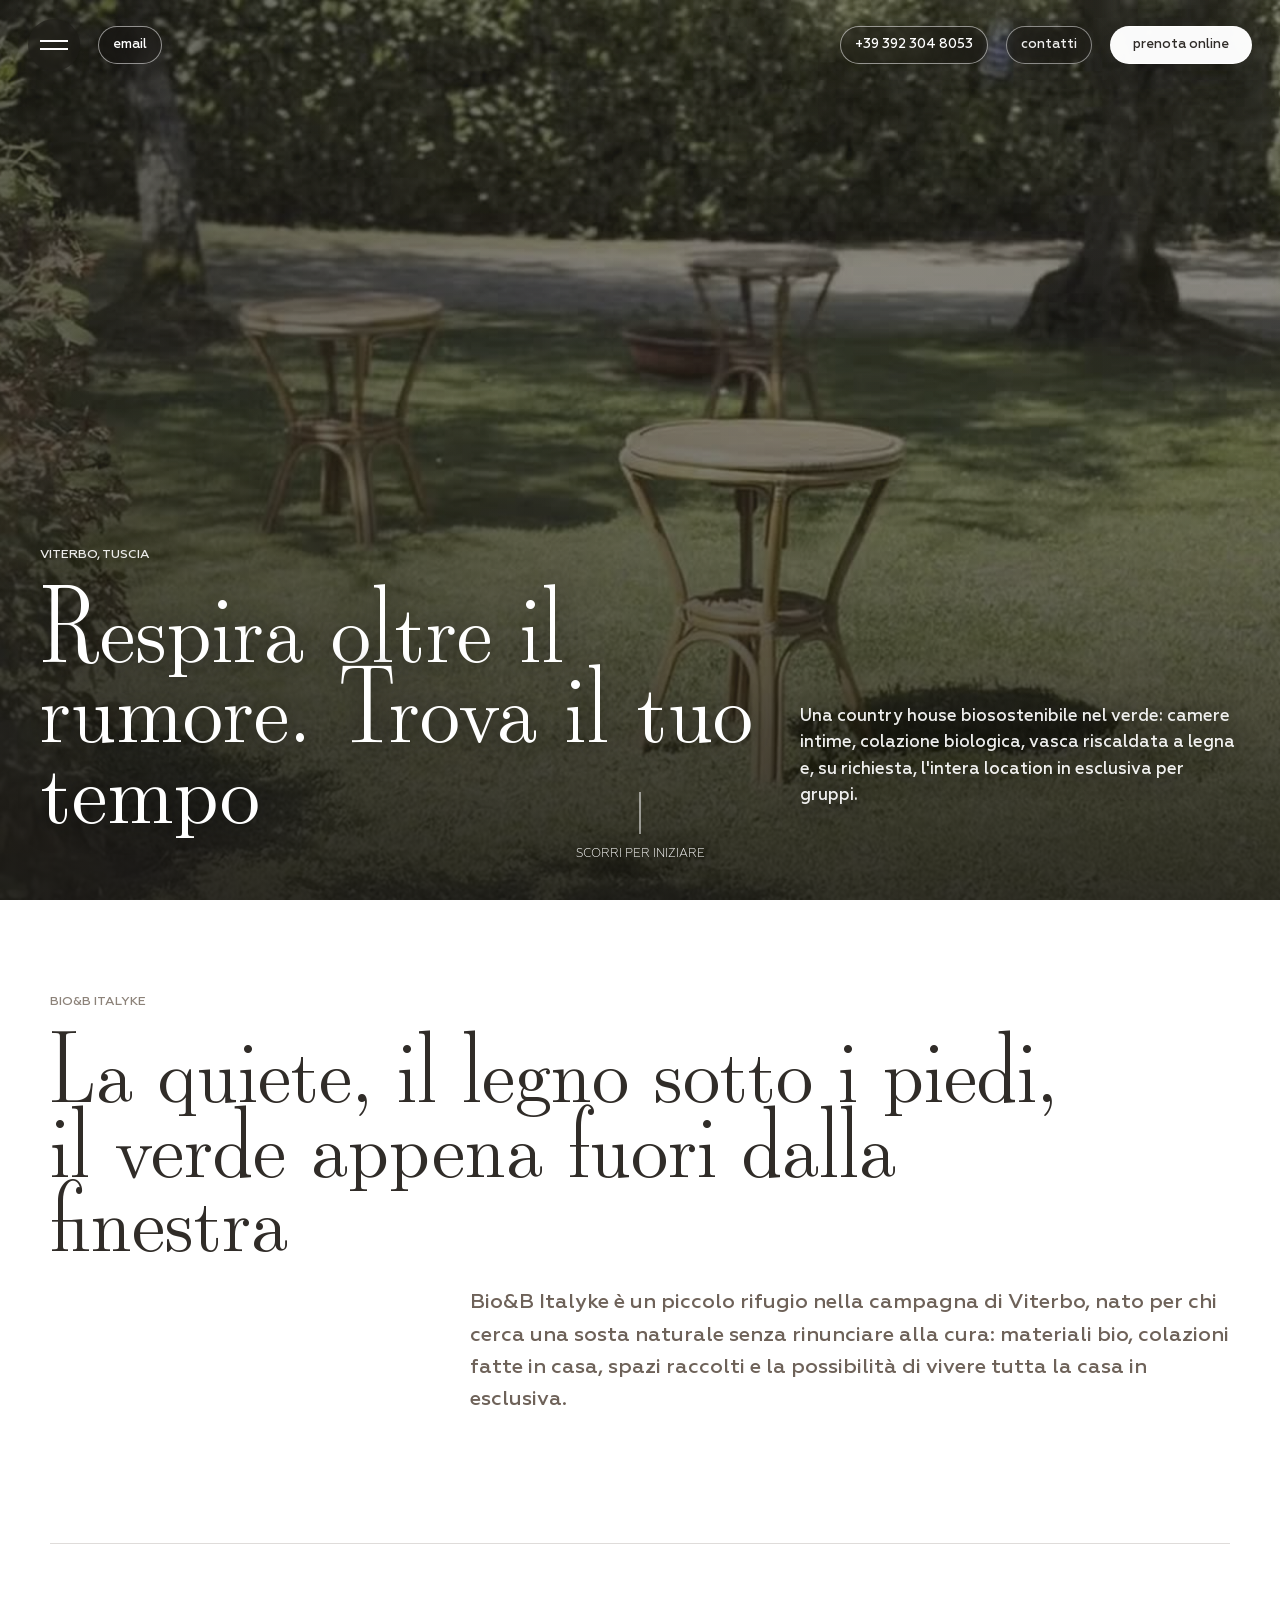
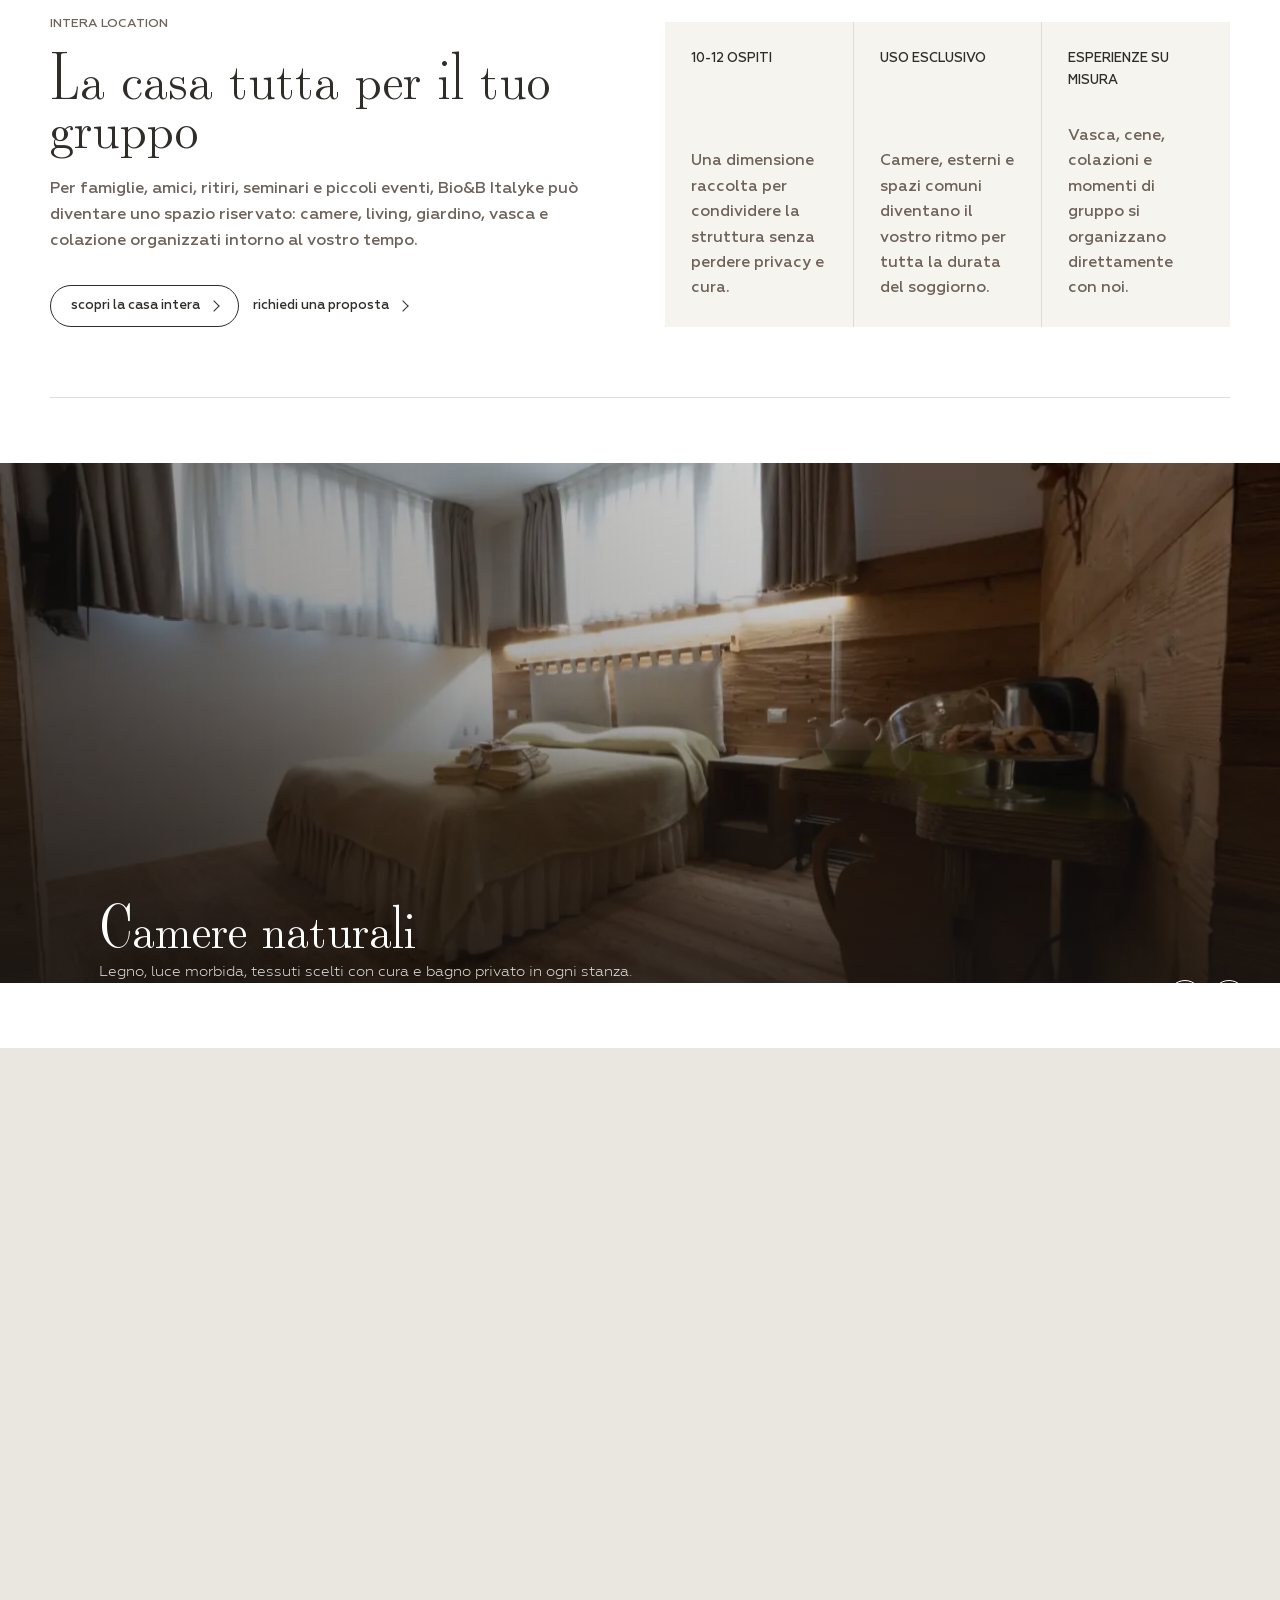
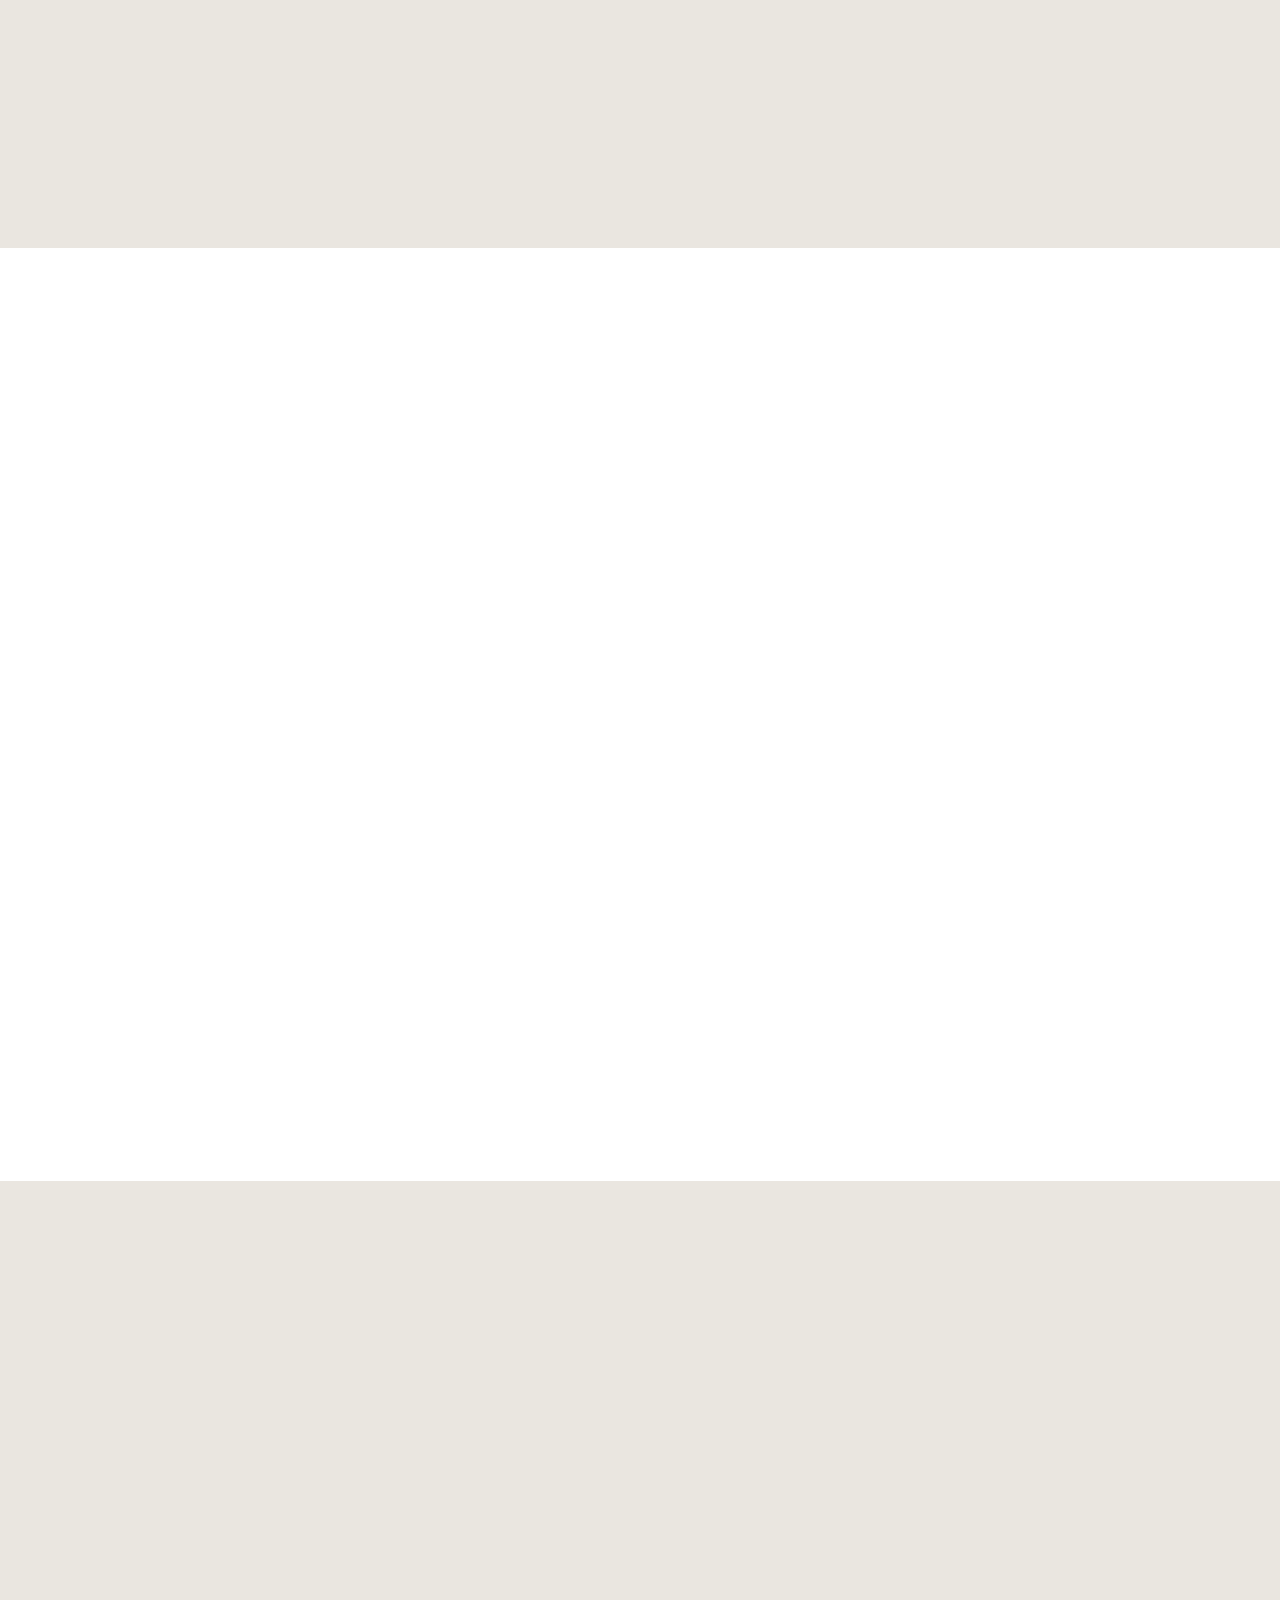
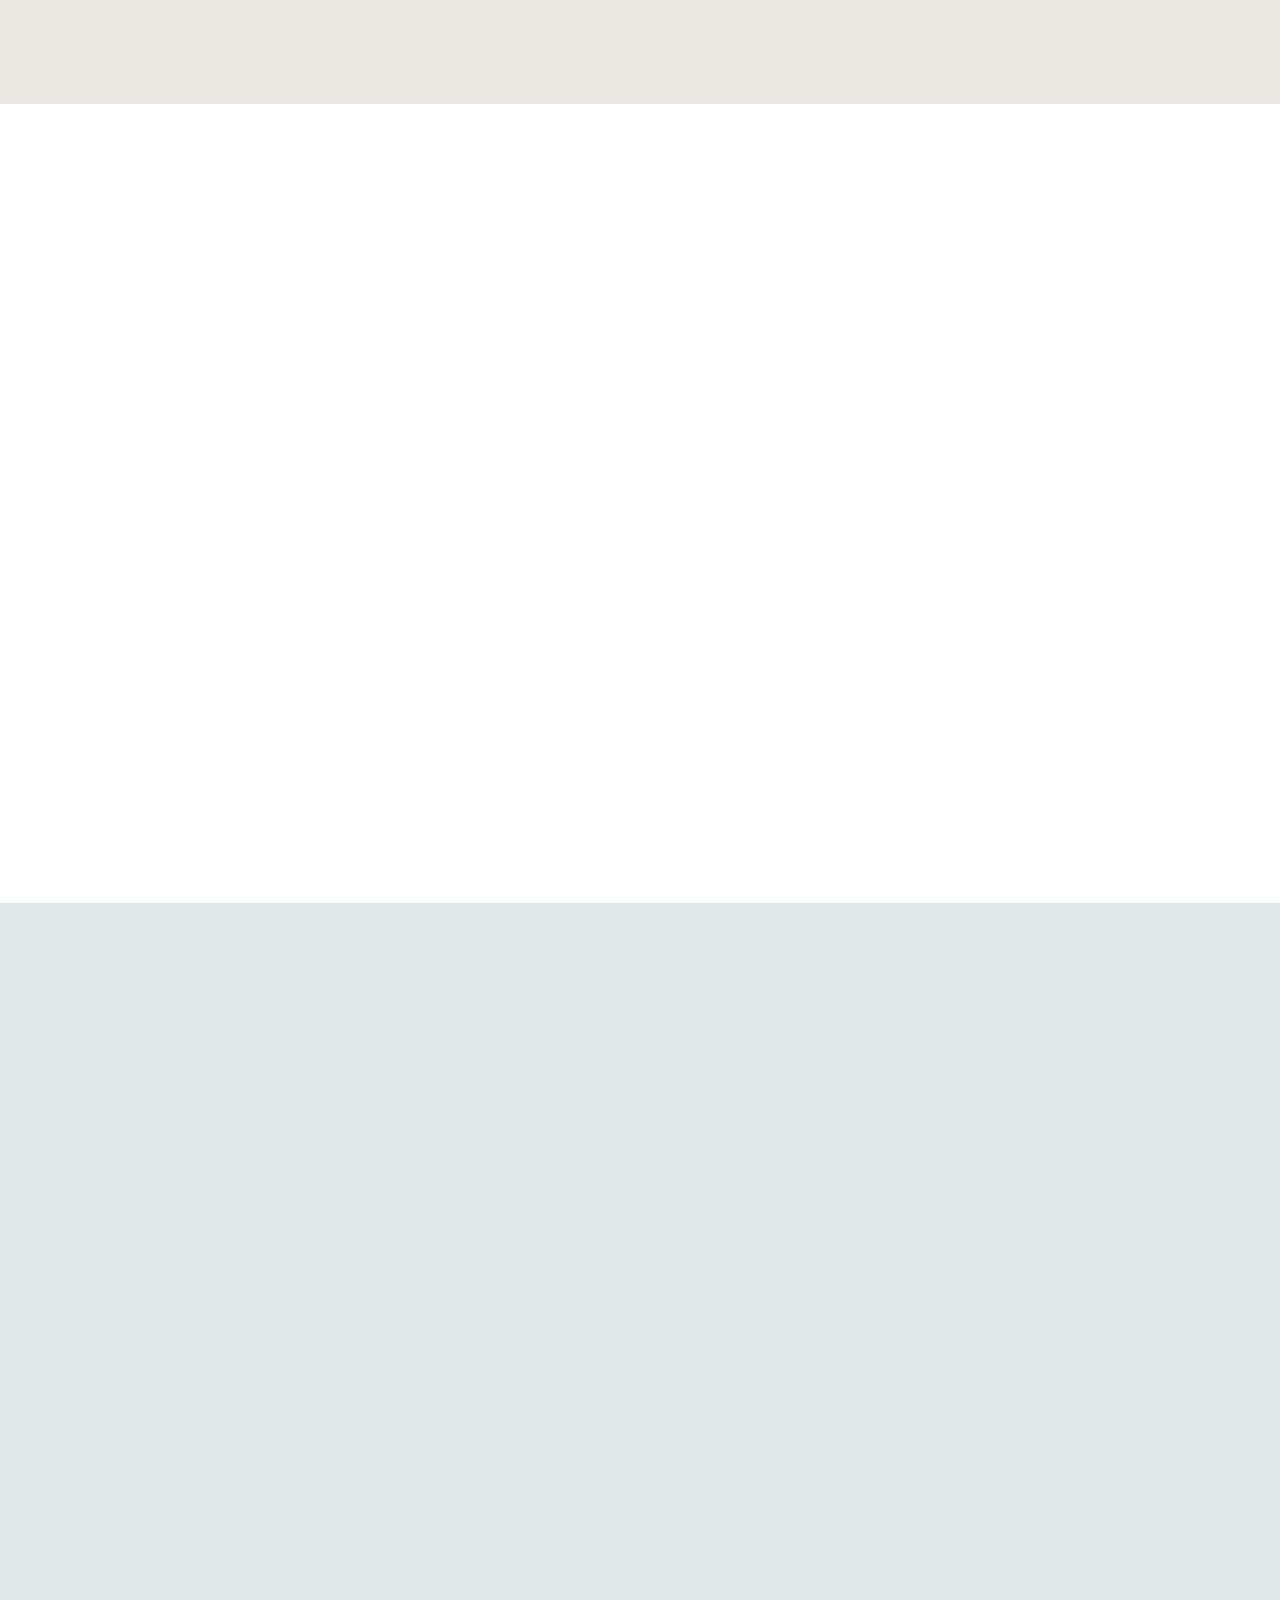
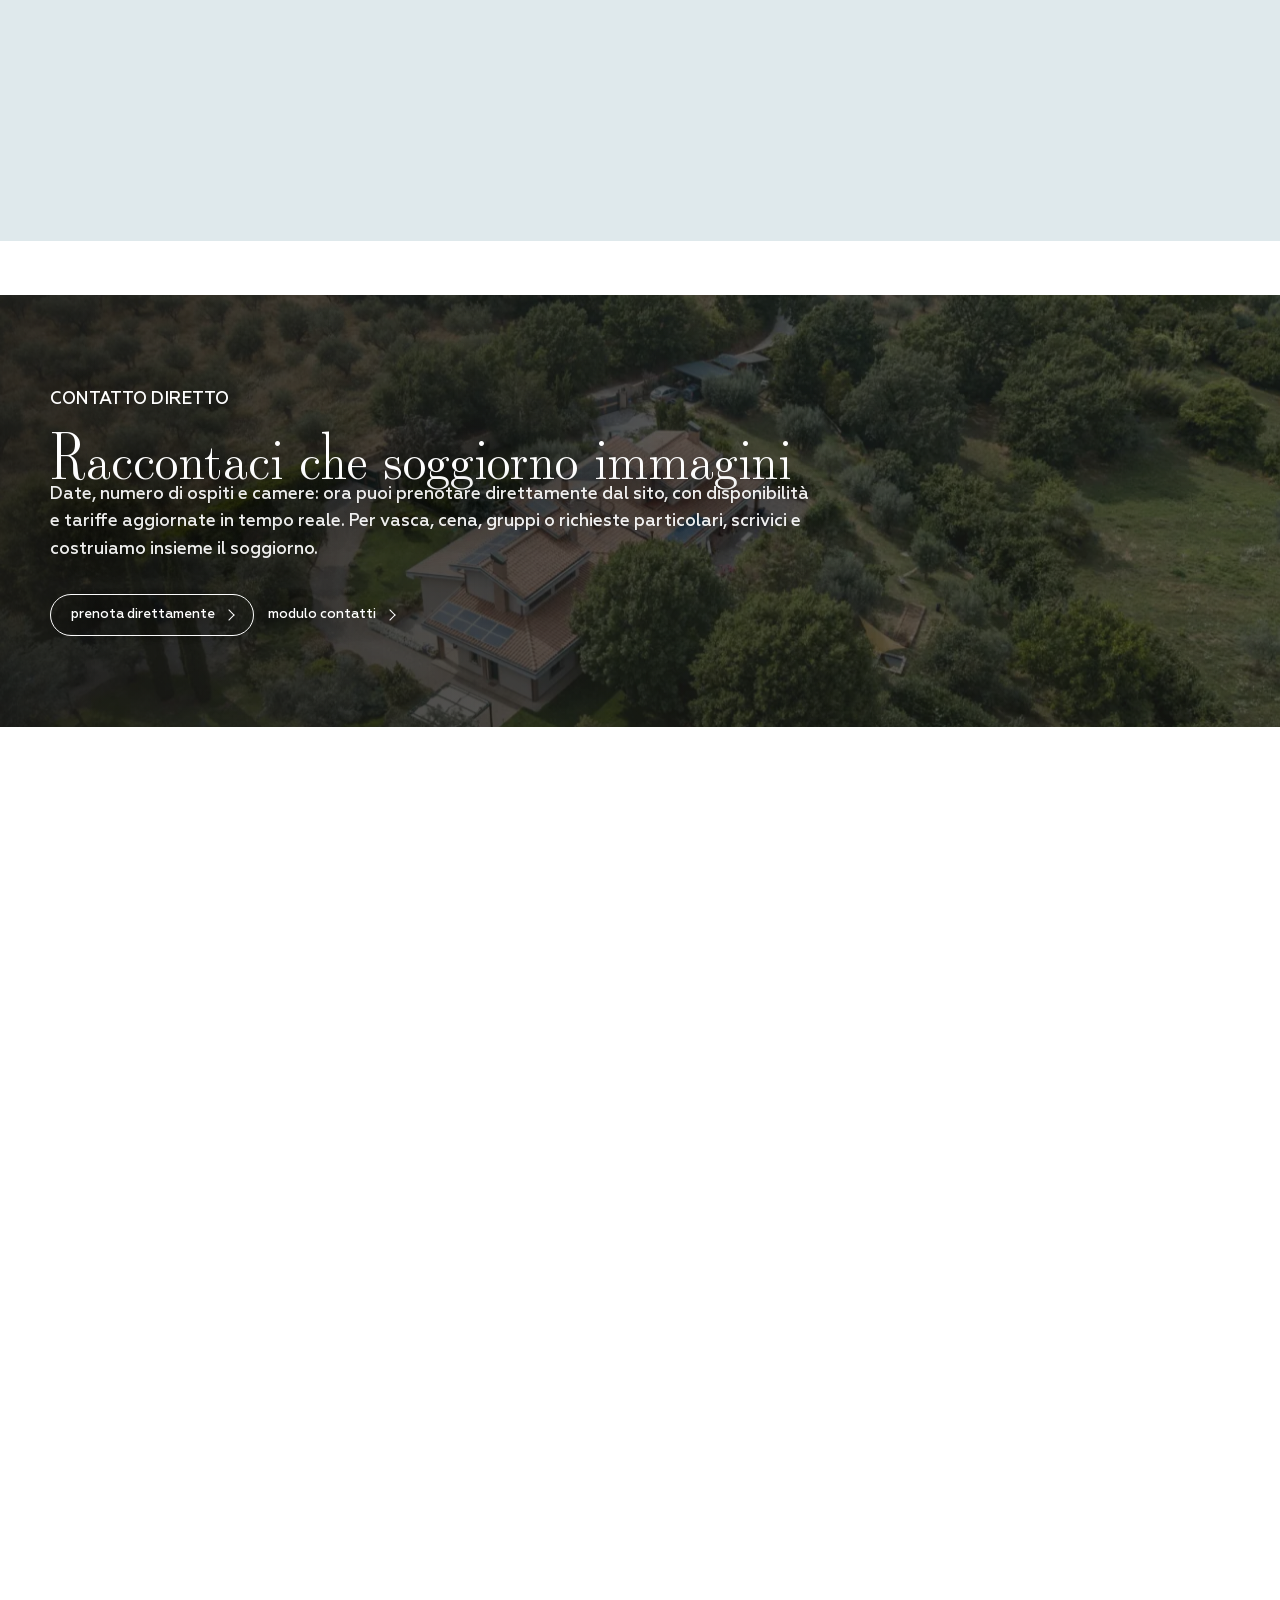
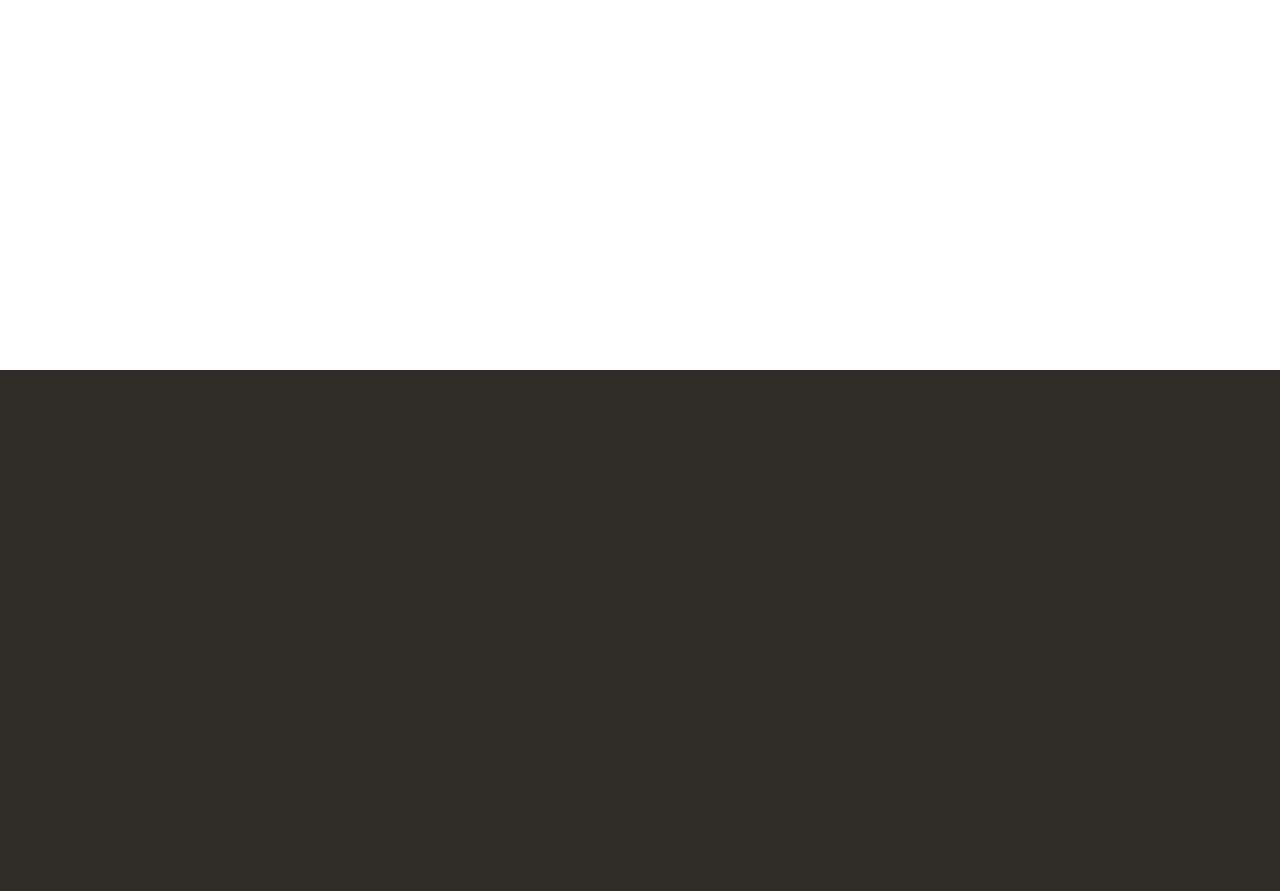
==== commit 7c162eb8: "Rifinisci hero video e tipografia" ====
--- a/index.html
+++ b/index.html
@@ -24,9 +24,9 @@
     <meta name="twitter:description" content="Bio&amp;B Italyke a Viterbo: country house biosostenibile per camere, esperienze e intera location in esclusiva per gruppi, famiglie, ritiri ed eventi.">
     <meta name="twitter:image" content="https://matteo0386.github.io/bio-b-italyke/assets/img/seo/og-bio-b-italyke.jpg">
     <meta name="twitter:image:alt" content="Giardino del Bio&amp;B Italyke nella campagna di Viterbo">
-    <link rel="preload" href="assets/video/italyke-sponsor-hero-poster.jpg?v=20260421-img-srcset" as="image" fetchpriority="high">
+    <link rel="preload" href="assets/video/italyke-sponsor-hero-poster.jpg?v=20260426-hero-type" as="image" fetchpriority="high">
     <link rel="icon" href="assets/img/logo.png" type="image/png">
-    <link rel="stylesheet" href="assets/css/styles.css?v=20260421-img-srcset">
+    <link rel="stylesheet" href="assets/css/styles.css?v=20260426-hero-type">
     <script type="application/ld+json">
 {
   "@context": "https://schema.org",
@@ -130,7 +130,7 @@
   ]
 }
     </script>
-    <script src="assets/js/main.js?v=20260421-img-srcset" defer></script>
+    <script src="assets/js/main.js?v=20260426-hero-type" defer></script>
   </head>
   <body>
     <a class="skip-link" href="#main">Salta al contenuto</a>
@@ -145,7 +145,8 @@
       </div>
       <div class="header-right">
         <a class="header-link" href="tel:+393923048053">+39 392 304 8053</a>
-        <a class="header-pill" href="contatti.html">contatti</a>
+        <a class="header-link header-link--subtle" href="contatti.html">contatti</a>
+        <a class="header-pill header-pill--booking" href="prenotazione.html">prenota online</a>
       </div>
     </header>
 
@@ -173,10 +174,7 @@
     <main id="main">
       <section class="hero" aria-label="Bio&amp;B Italyke">
         <div class="hero-video" aria-hidden="true">
-          <video class="hero__video" autoplay muted loop playsinline preload="none" poster="assets/video/italyke-sponsor-hero-poster.jpg?v=20260421-img-srcset" data-hero-video>
-            <source data-src="assets/video/italyke-sponsor-mobile-web.mp4?v=20260421-img-srcset" type="video/mp4" media="(max-width: 760px)">
-            <source data-src="assets/video/italyke-sponsor-hero-web.mp4?v=20260421-img-srcset" type="video/mp4">
-          </video>
+          <video class="hero__video" autoplay muted loop playsinline webkit-playsinline preload="metadata" poster="assets/video/italyke-sponsor-hero-poster.jpg?v=20260426-hero-type" data-hero-video data-src-mobile="assets/video/italyke-sponsor-mobile-web.mp4?v=20260426-hero-type" data-src-desktop="assets/video/italyke-sponsor-hero-web.mp4?v=20260426-hero-type" disablepictureinpicture></video>
         </div>
         <div class="hero__content">
           <div>
@@ -335,7 +333,7 @@
             <h2>Stanze essenziali, colazione bio, prenotazione diretta</h2>
             <p>Il soggiorno è pensato per essere chiaro fin dal primo passaggio: puoi controllare disponibilità e tariffe direttamente dal sito, scegliendo date e ospiti in tempo reale. Per servizi speciali, vasca o gruppi, restiamo sempre disponibili con una proposta su misura.</p>
             <div class="button-row">
-              <a class="button" href="prenotazione.html">prenota dal sito</a>
+              <a class="button button--accent" href="prenotazione.html">prenota dal sito</a>
               <a class="text-button" href="camere.html#colazione">colazione bio</a>
             </div>
           </div>
--- a/assets/css/styles.css
+++ b/assets/css/styles.css
@@ -4,6 +4,14 @@
   font-style: normal;
   font-weight: 300;
   src: url("../fonts/geometria-light-webfont.woff2") format("woff2");
+}
+
+@font-face {
+  font-display: swap;
+  font-family: "Geometria";
+  font-style: normal;
+  font-weight: 500;
+  src: url("../fonts/geometria-medium.woff2") format("woff2");
 }
 
 @font-face {
@@ -69,7 +77,7 @@
   font-family: "Geometria", "Avenir Next", Arial, sans-serif;
   font-size: 16px;
   font-weight: 300;
-  line-height: 1.7;
+  line-height: 1.64;
   -webkit-font-smoothing: antialiased;
   text-rendering: optimizeLegibility;
 }
@@ -99,8 +107,10 @@
 }
 
 p {
-  font-family: "LM Roman", Georgia, "Times New Roman", serif;
+  font-family: "Geometria", "Avenir Next", Arial, sans-serif;
   margin: 0 0 1rem;
+  font-weight: 500;
+  line-height: 1.62;
 }
 
 h1,
@@ -111,7 +121,7 @@
   color: var(--ink);
   font-family: "LM Roman Dunhill", "LM Roman", Georgia, "Times New Roman", serif;
   font-weight: 400;
-  line-height: 1.04;
+  line-height: 1.01;
 }
 
 h1 {
@@ -254,12 +264,16 @@
   font-size: 0.82rem;
   font-weight: 600;
   text-transform: lowercase;
-  transition: opacity 180ms ease, transform 180ms ease;
+  transition: opacity 180ms ease, transform 180ms ease, background-color 180ms ease, color 180ms ease, box-shadow 180ms ease;
 }
 
 .header-link:hover,
 .header-pill:hover {
   opacity: 0.78;
+}
+
+.header-link--subtle {
+  opacity: 0.92;
 }
 
 .site-header:not(.is-solid) .header-link {
@@ -294,6 +308,26 @@
   backdrop-filter: blur(14px);
 }
 
+.header-pill--booking {
+  padding: 0 22px;
+  border-color: transparent;
+  background: var(--ink);
+  color: var(--white);
+  box-shadow: 0 16px 34px rgba(48, 44, 40, 0.2);
+}
+
+.site-header:not(.is-solid) .header-pill--booking {
+  background: rgba(255, 255, 255, 0.98);
+  color: var(--ink);
+  box-shadow: 0 18px 38px rgba(0, 0, 0, 0.24);
+}
+
+.site-header.is-solid .header-pill--booking {
+  background: var(--ink);
+  color: var(--white);
+  border-color: var(--ink);
+}
+
 .site-menu {
   position: fixed;
   inset: 0;
@@ -431,11 +465,16 @@
 }
 
 .hero__video {
-  transition: filter 700ms ease;
+  transition: filter 700ms ease, opacity 420ms ease;
 }
 
 .hero__video:not(.is-loaded) {
   filter: saturate(0.9) contrast(0.96);
+  opacity: 0.72;
+}
+
+.hero__video.is-loaded {
+  opacity: 1;
 }
 
 .hero-video,
@@ -506,7 +545,8 @@
   max-width: 440px;
   color: rgba(255, 255, 255, 0.93);
   font-size: 1.05rem;
-  font-weight: 600;
+  font-weight: 500;
+  line-height: 1.58;
 }
 
 .hero__title,
@@ -627,9 +667,9 @@
   margin-top: 34px;
   margin-left: auto;
   color: var(--earth);
-  font-family: "LM Roman", Georgia, "Times New Roman", serif;
-  font-size: 1.4rem;
-  line-height: 1.55;
+  font-size: 1.28rem;
+  font-weight: 500;
+  line-height: 1.58;
 }
 
 .section.group-highlight {
@@ -789,6 +829,13 @@
   border-radius: 999px;
 }
 
+.button--accent {
+  background: var(--ink);
+  color: var(--white);
+  border-color: var(--ink);
+  box-shadow: 0 18px 36px rgba(48, 44, 40, 0.14);
+}
+
 .button::after,
 .text-button::after {
   content: "";
@@ -816,6 +863,12 @@
 
   .button:hover {
     background: var(--ink);
+    color: var(--white);
+  }
+
+  .button--accent:hover {
+    background: var(--sage-dark);
+    border-color: var(--sage-dark);
     color: var(--white);
   }
 
@@ -1348,6 +1401,7 @@
 .cta p {
   color: rgba(255, 255, 255, 0.93);
   font-size: 1.08rem;
+  line-height: 1.6;
 }
 
 .page-hero {
@@ -1385,6 +1439,7 @@
   max-width: 650px;
   color: rgba(255, 255, 255, 0.94);
   font-size: 1.08rem;
+  line-height: 1.6;
 }
 
 .page-hero .eyebrow {
@@ -1565,6 +1620,12 @@
   backdrop-filter: none;
 }
 
+.booking-page:not(.nav-open) .header-pill--booking {
+  border-color: rgba(255, 255, 255, 0.58);
+  background: rgba(255, 255, 255, 0.12);
+  box-shadow: none;
+}
+
 .booking-section {
   overflow-x: hidden;
   background: linear-gradient(180deg, var(--milk), var(--white));
@@ -1592,6 +1653,7 @@
   margin: 18px 0 0;
   color: var(--earth);
   font-size: 1.08rem;
+  line-height: 1.6;
 }
 
 .booking-engine__frame {
@@ -1678,7 +1740,10 @@
 
 .footer-booking {
   margin-top: 24px;
-  border-color: rgba(255, 255, 255, 0.72);
+  border-color: rgba(255, 255, 255, 0.9);
+  background: rgba(255, 255, 255, 0.96);
+  color: var(--ink);
+  box-shadow: 0 18px 36px rgba(0, 0, 0, 0.16);
 }
 
 .site-footer h2 {
@@ -1975,6 +2040,10 @@
     display: none;
   }
 
+  .header-link--subtle {
+    display: none;
+  }
+
   .menu-toggle {
     width: 44px;
     height: 44px;
@@ -1989,7 +2058,7 @@
   .hero__lead {
     max-width: 100%;
     font-size: 1rem;
-    line-height: 1.55;
+    line-height: 1.58;
   }
 
   .scroll-cue {
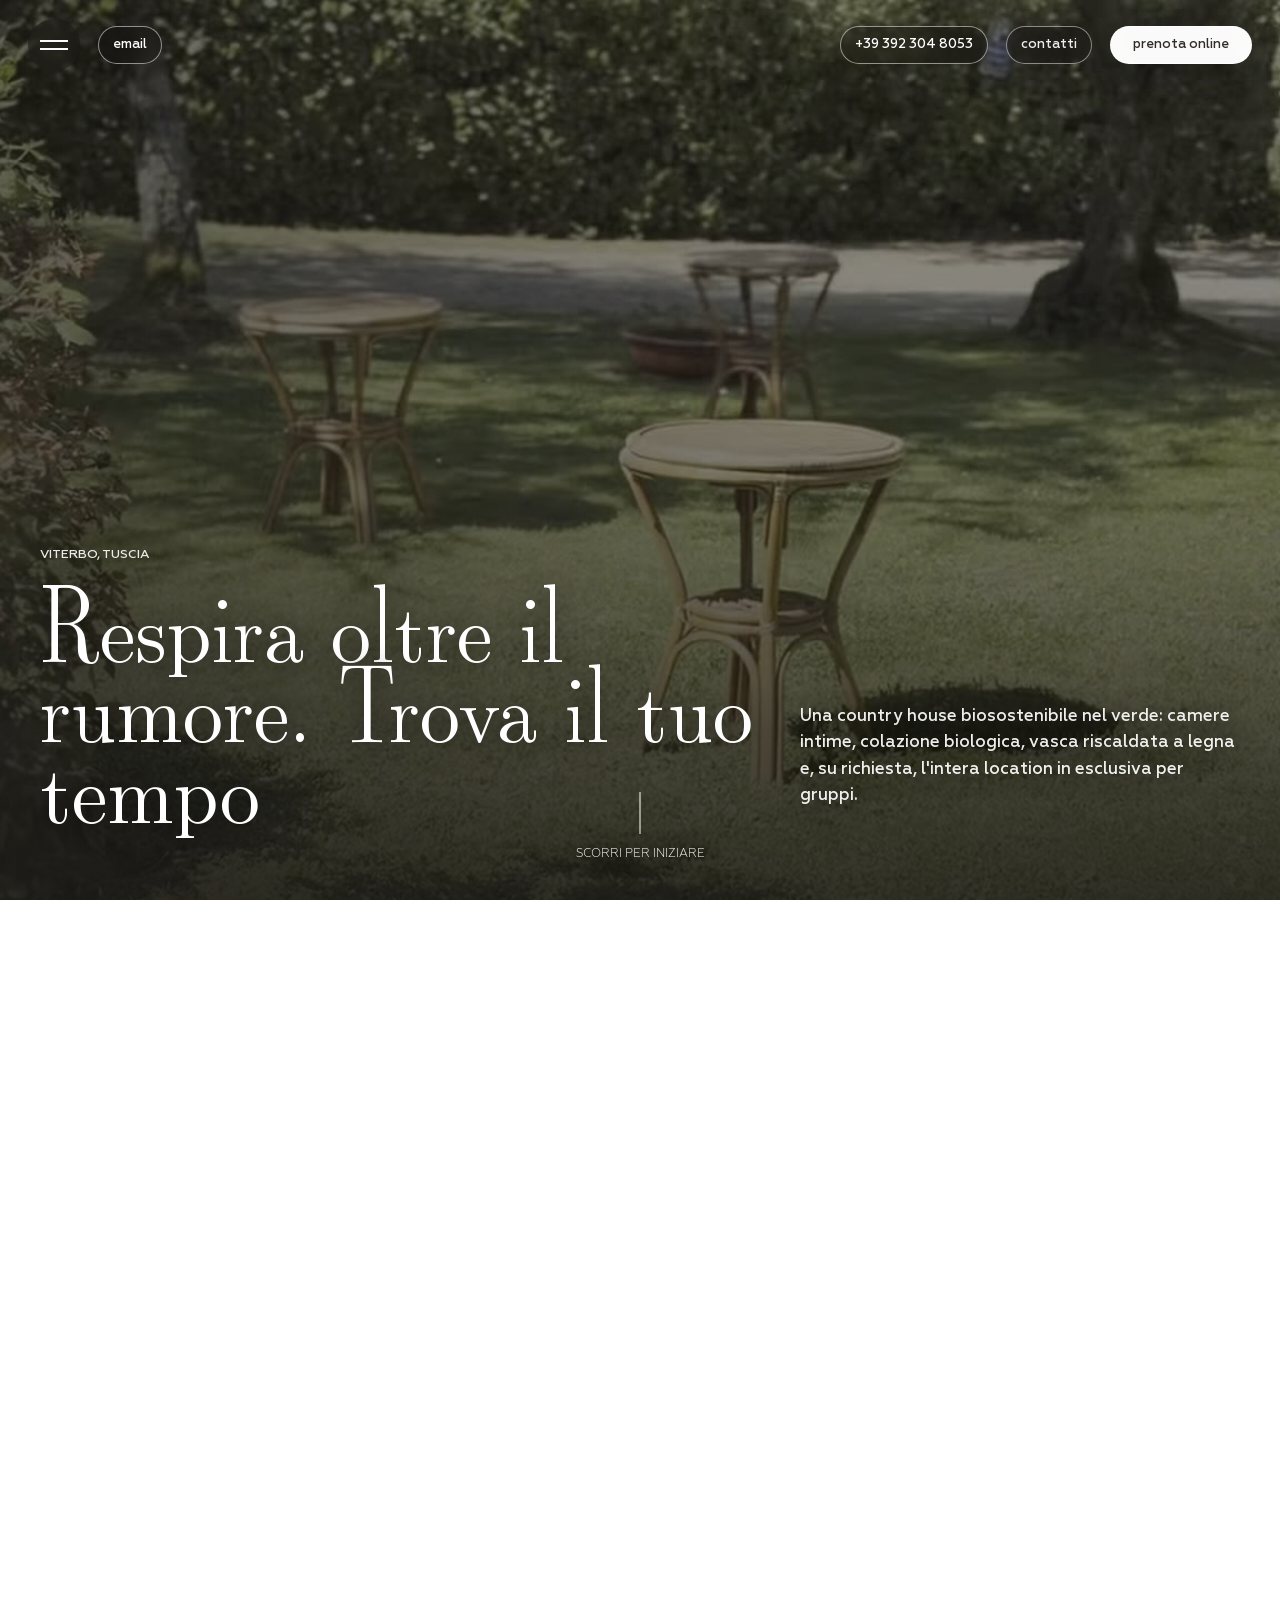
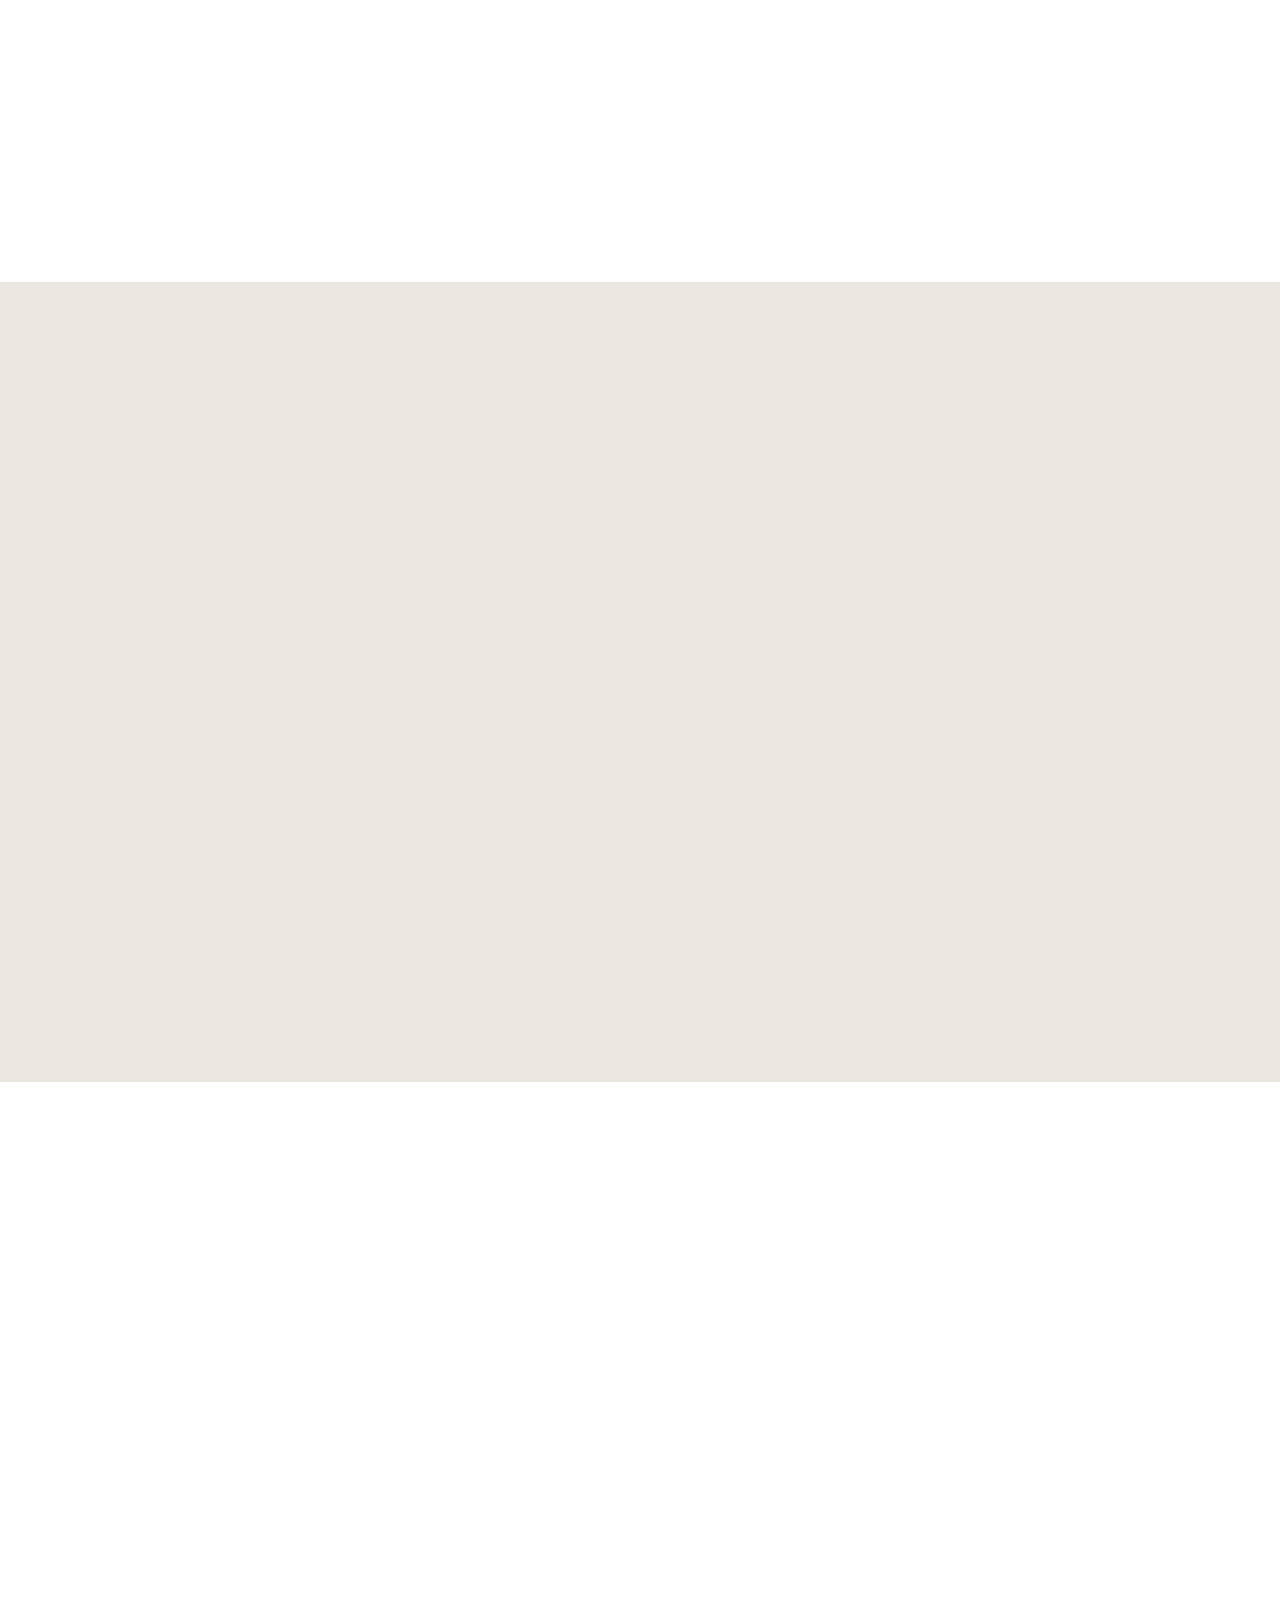
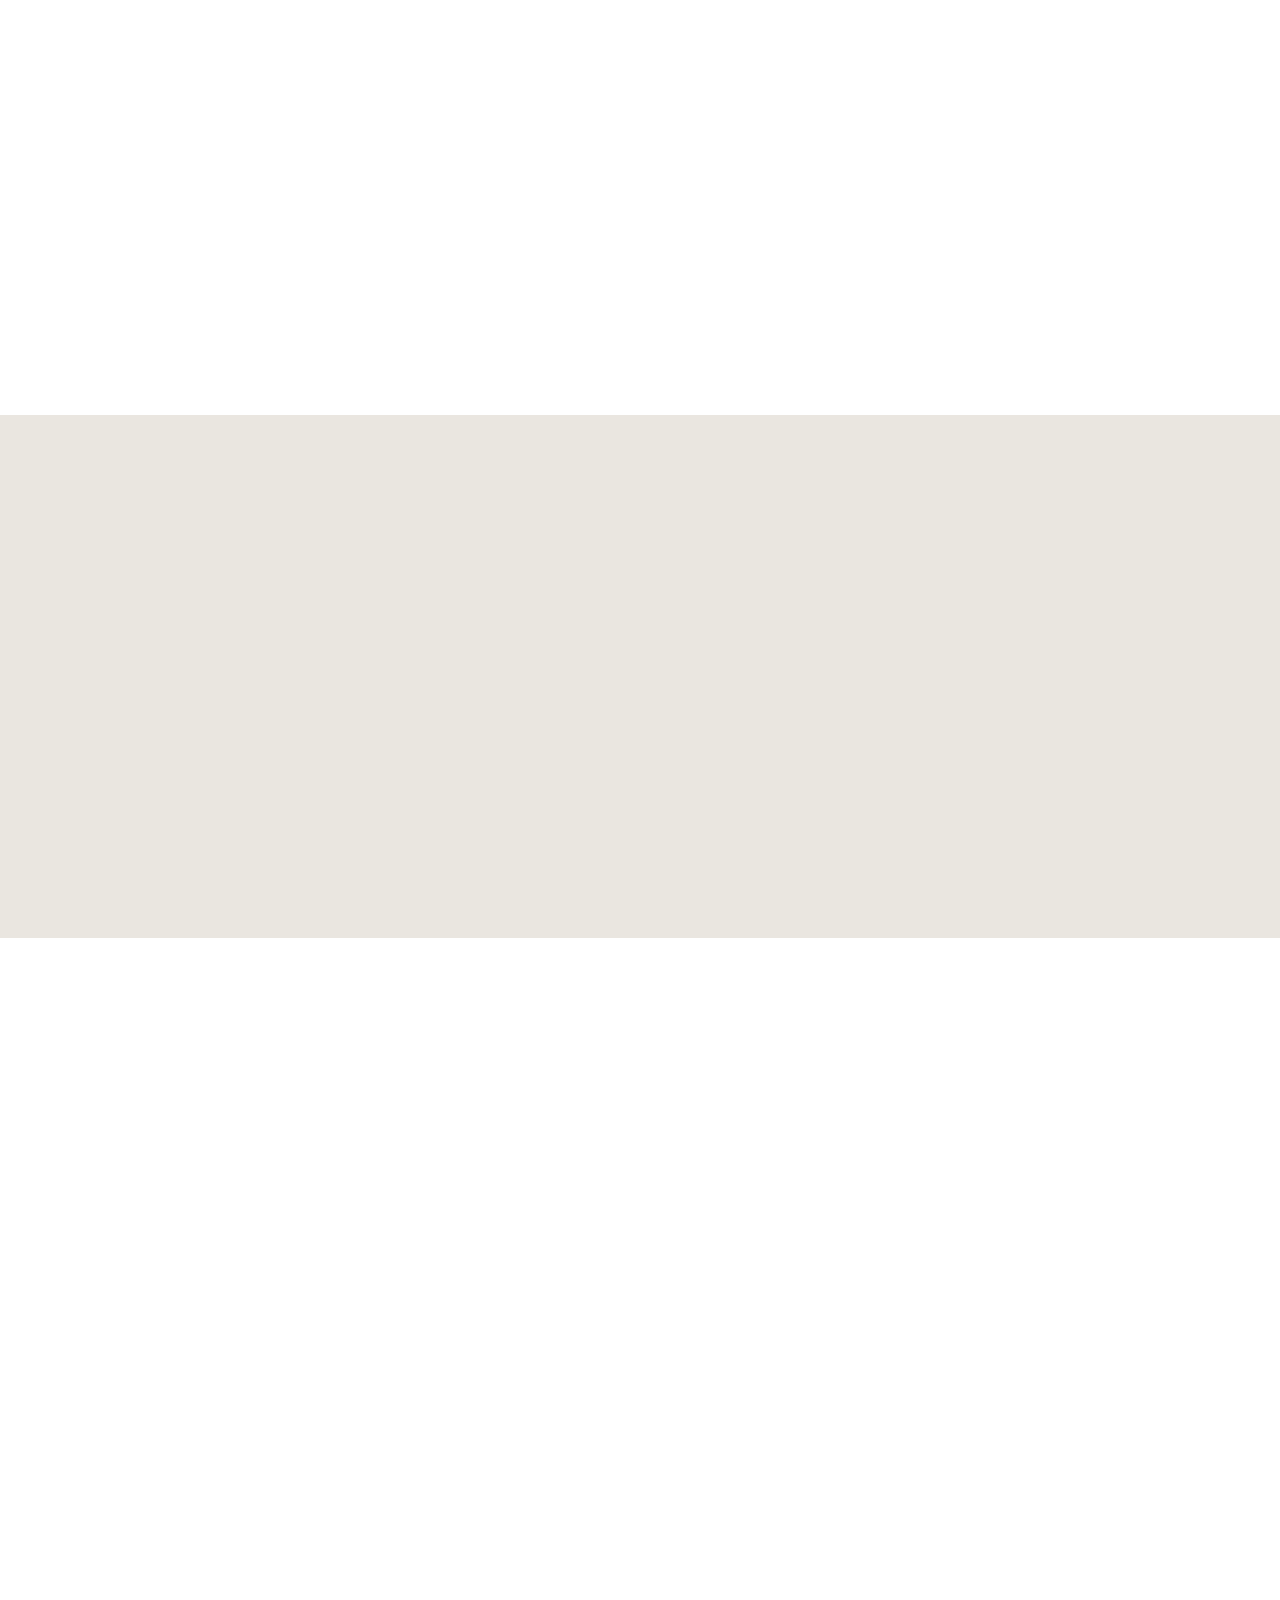
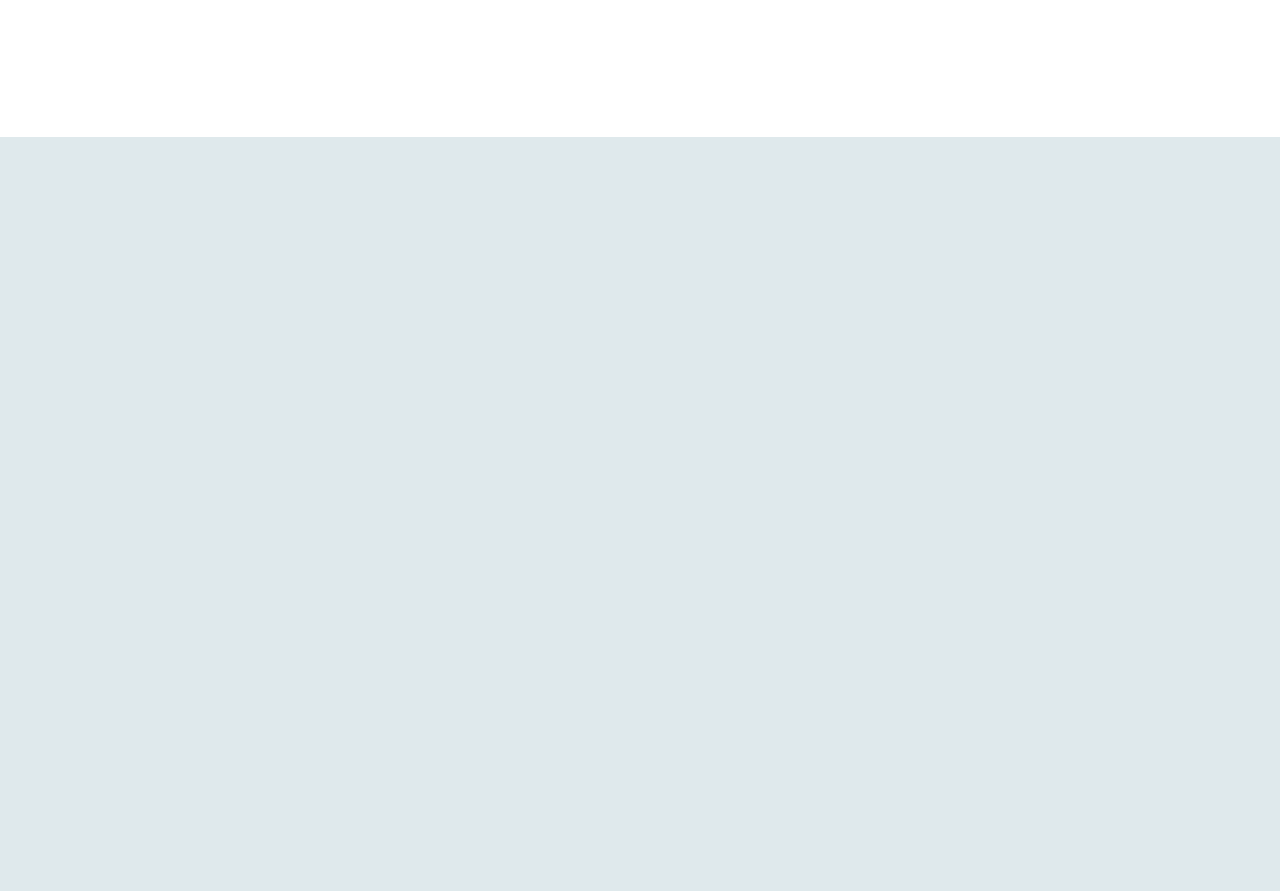
==== commit d905c2a6: "Correggi hero video mobile" ====
--- a/index.html
+++ b/index.html
@@ -24,9 +24,9 @@
     <meta name="twitter:description" content="Bio&amp;B Italyke a Viterbo: country house biosostenibile per camere, esperienze e intera location in esclusiva per gruppi, famiglie, ritiri ed eventi.">
     <meta name="twitter:image" content="https://matteo0386.github.io/bio-b-italyke/assets/img/seo/og-bio-b-italyke.jpg">
     <meta name="twitter:image:alt" content="Giardino del Bio&amp;B Italyke nella campagna di Viterbo">
-    <link rel="preload" href="assets/video/italyke-sponsor-hero-poster.jpg?v=20260426-hero-type" as="image" fetchpriority="high">
+    <link rel="preload" href="assets/video/italyke-sponsor-hero-poster.jpg?v=20260426-mobile-video-compat" as="image" fetchpriority="high">
     <link rel="icon" href="assets/img/logo.png" type="image/png">
-    <link rel="stylesheet" href="assets/css/styles.css?v=20260426-hero-type">
+    <link rel="stylesheet" href="assets/css/styles.css?v=20260426-mobile-video-compat">
     <script type="application/ld+json">
 {
   "@context": "https://schema.org",
@@ -130,7 +130,7 @@
   ]
 }
     </script>
-    <script src="assets/js/main.js?v=20260426-hero-type" defer></script>
+    <script src="assets/js/main.js?v=20260426-mobile-video-compat" defer></script>
   </head>
   <body>
     <a class="skip-link" href="#main">Salta al contenuto</a>
@@ -174,7 +174,10 @@
     <main id="main">
       <section class="hero" aria-label="Bio&amp;B Italyke">
         <div class="hero-video" aria-hidden="true">
-          <video class="hero__video" autoplay muted loop playsinline webkit-playsinline preload="metadata" poster="assets/video/italyke-sponsor-hero-poster.jpg?v=20260426-hero-type" data-hero-video data-src-mobile="assets/video/italyke-sponsor-mobile-web.mp4?v=20260426-hero-type" data-src-desktop="assets/video/italyke-sponsor-hero-web.mp4?v=20260426-hero-type" disablepictureinpicture></video>
+          <video class="hero__video" autoplay muted loop playsinline webkit-playsinline preload="auto" poster="assets/video/italyke-sponsor-hero-poster.jpg?v=20260426-mobile-video-compat" data-hero-video disablepictureinpicture>
+            <source src="assets/video/italyke-sponsor-mobile-web.mp4?v=20260426-mobile-video-compat" type="video/mp4" media="(max-width: 760px)">
+            <source src="assets/video/italyke-sponsor-hero-web.mp4?v=20260426-mobile-video-compat" type="video/mp4">
+          </video>
         </div>
         <div class="hero__content">
           <div>
--- a/assets/css/styles.css
+++ b/assets/css/styles.css
@@ -263,6 +263,7 @@
 .header-pill {
   font-size: 0.82rem;
   font-weight: 600;
+  white-space: nowrap;
   text-transform: lowercase;
   transition: opacity 180ms ease, transform 180ms ease, background-color 180ms ease, color 180ms ease, box-shadow 180ms ease;
 }
@@ -2036,6 +2037,11 @@
     grid-template-columns: 1fr 1fr;
   }
 
+  .header-left,
+  .header-right {
+    gap: 10px;
+  }
+
   .header-pill {
     display: none;
   }
@@ -2047,6 +2053,39 @@
   .menu-toggle {
     width: 44px;
     height: 44px;
+  }
+
+  .site-header .header-right .header-link[href^="tel:"] {
+    min-height: 38px;
+    display: inline-flex;
+    align-items: center;
+    justify-content: center;
+    min-width: 84px;
+    padding: 0 12px;
+    border-radius: 999px;
+    font-size: 0;
+    white-space: nowrap;
+  }
+
+  .site-header .header-right .header-link[href^="tel:"]::before {
+    content: "chiama";
+    font-size: 0.76rem;
+    font-weight: 600;
+    line-height: 1;
+  }
+
+  .site-header.is-solid .header-right .header-link[href^="tel:"] {
+    border: 1px solid rgba(110, 98, 89, 0.2);
+    background: rgba(255, 255, 255, 0.96);
+    color: var(--earth);
+    box-shadow: 0 8px 22px rgba(48, 44, 40, 0.08);
+  }
+
+  .booking-page .site-header .header-right .header-link[href^="tel:"] {
+    border: 1px solid rgba(255, 255, 255, 0.34);
+    background: rgba(255, 255, 255, 0.12);
+    color: var(--white);
+    box-shadow: none;
   }
 
   .hero__content {
